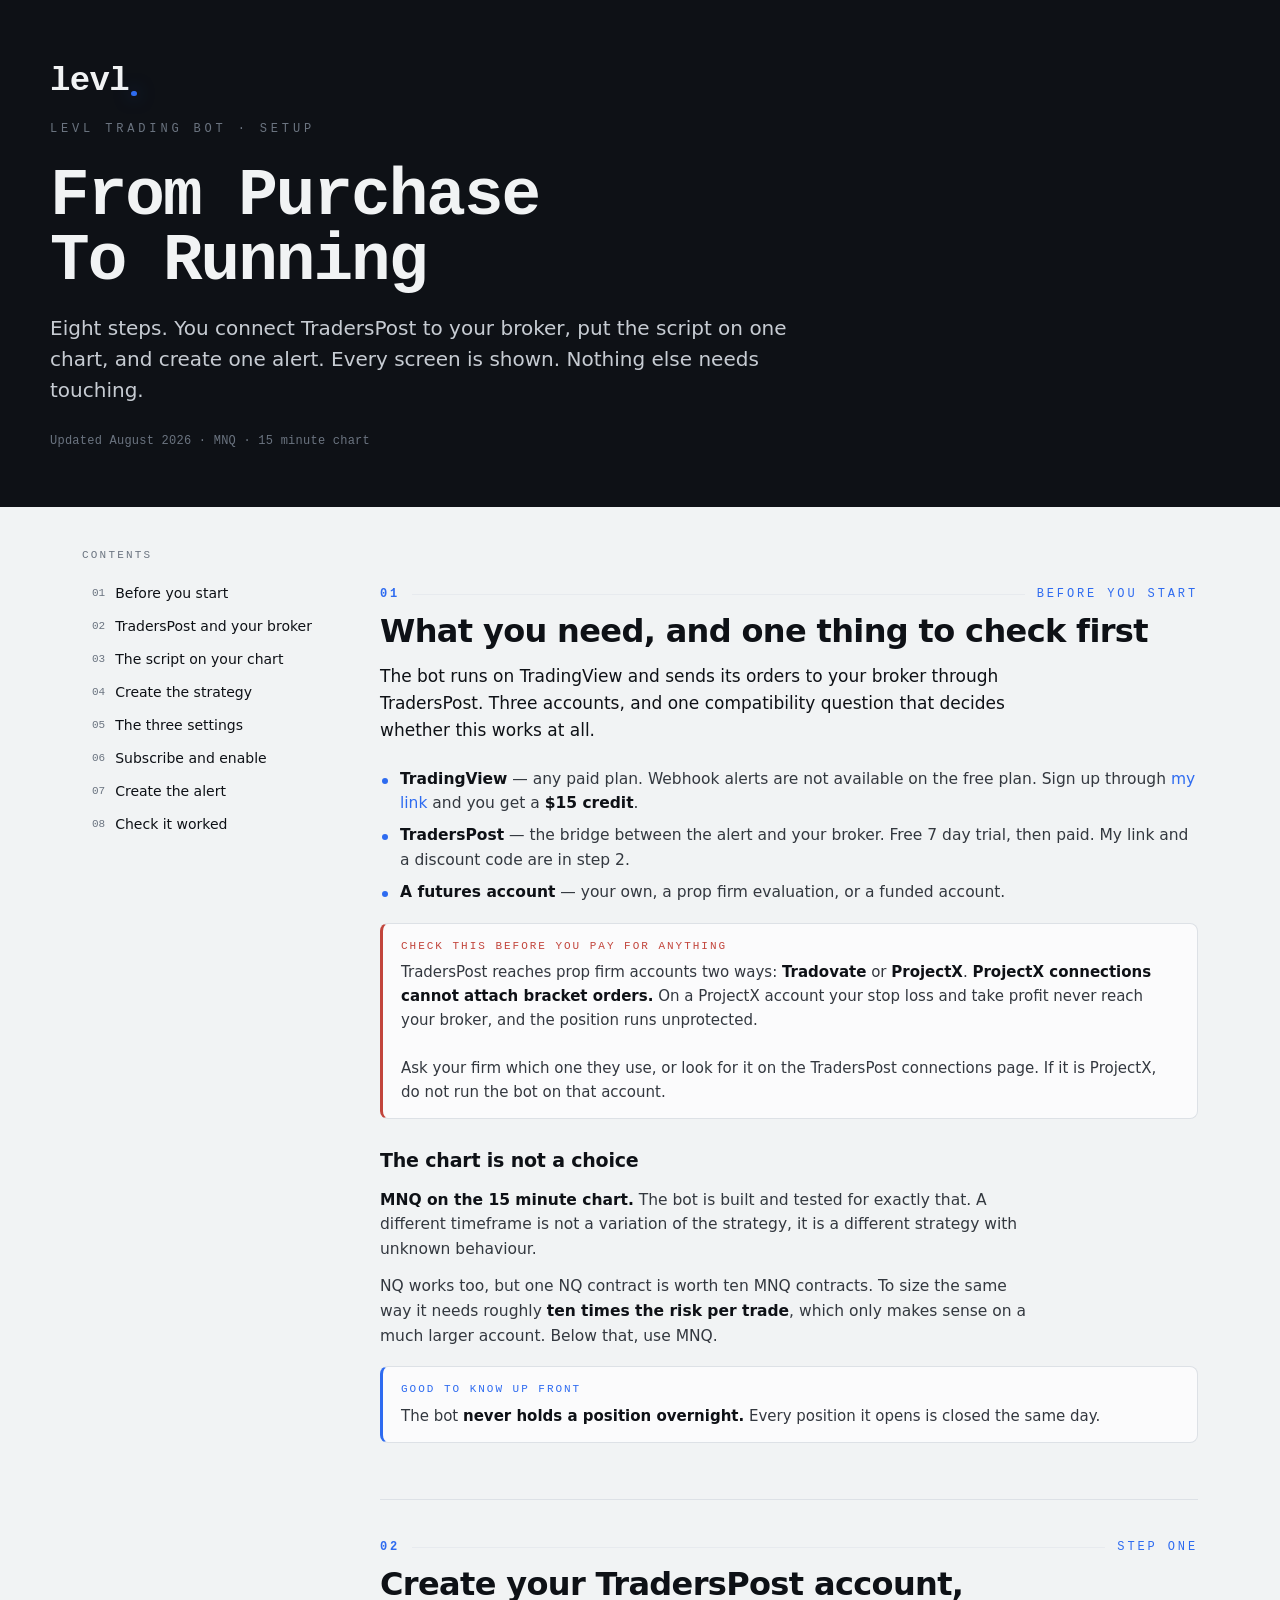
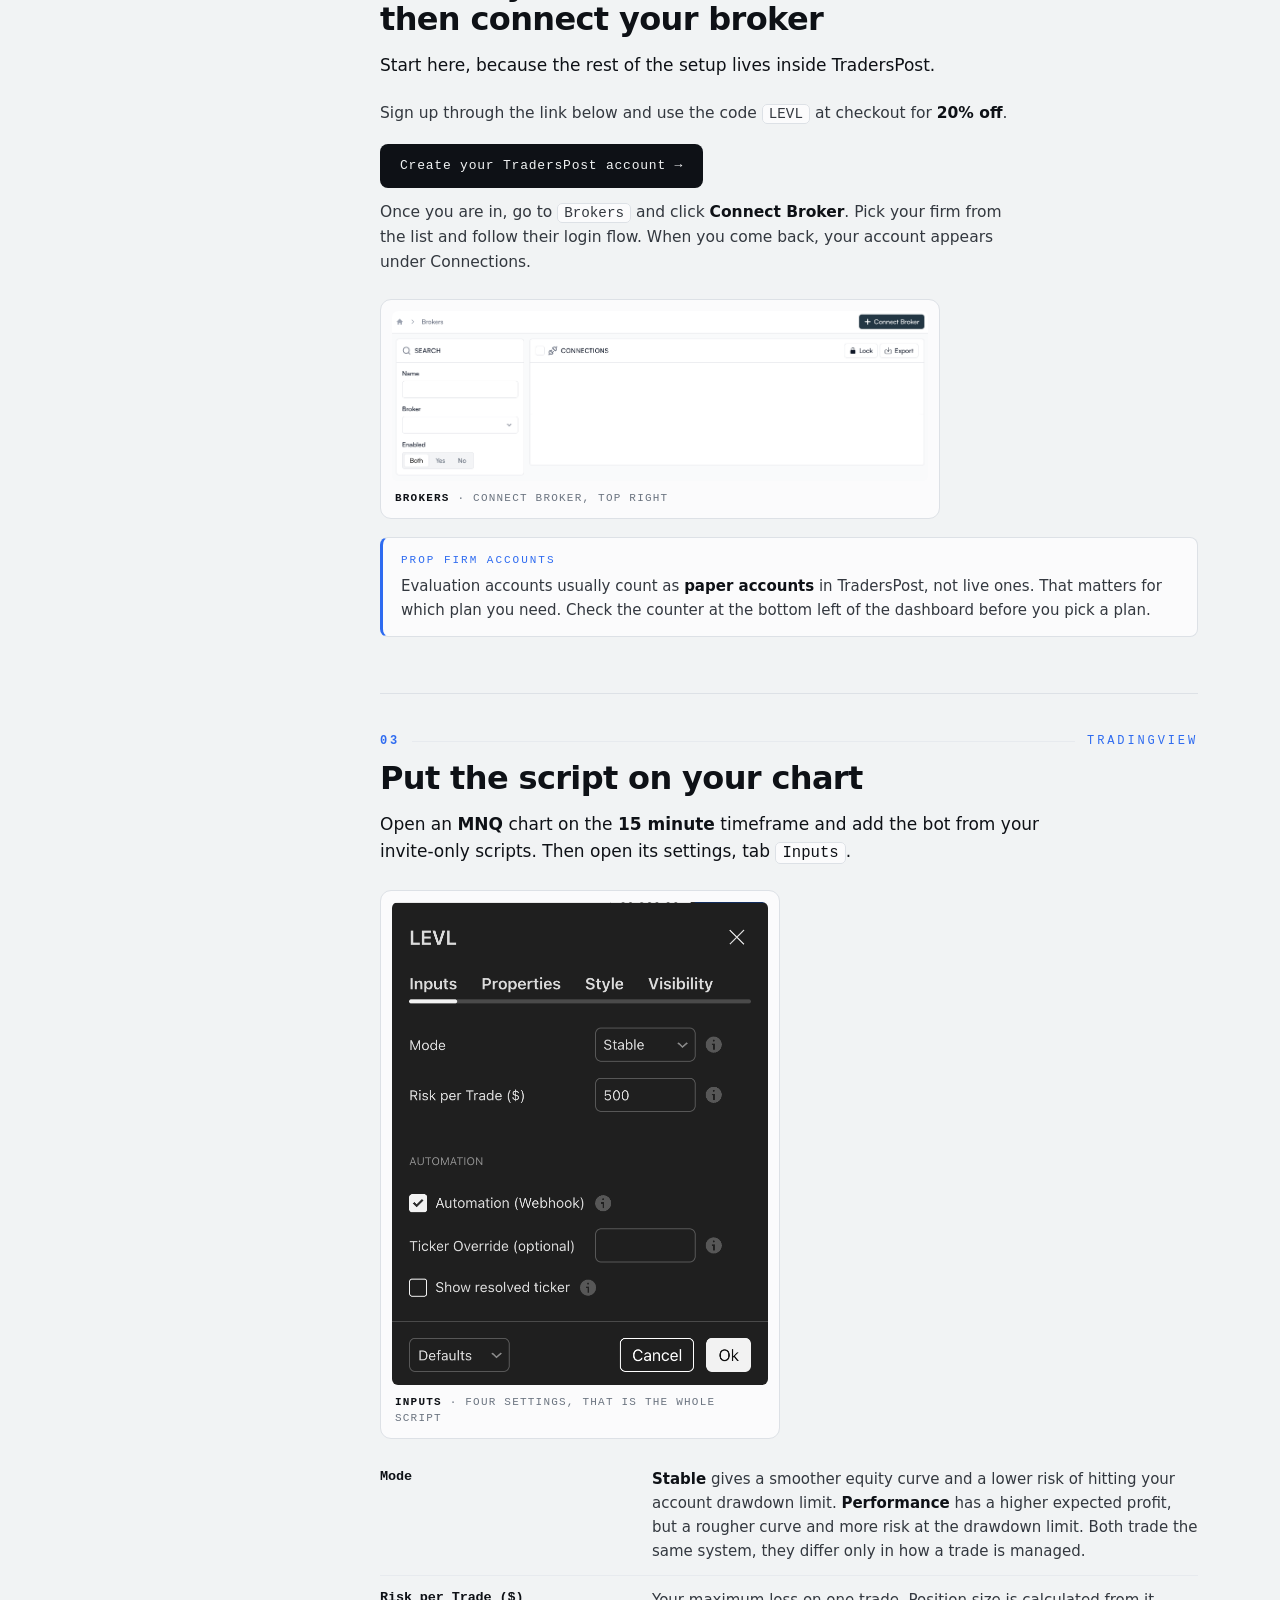
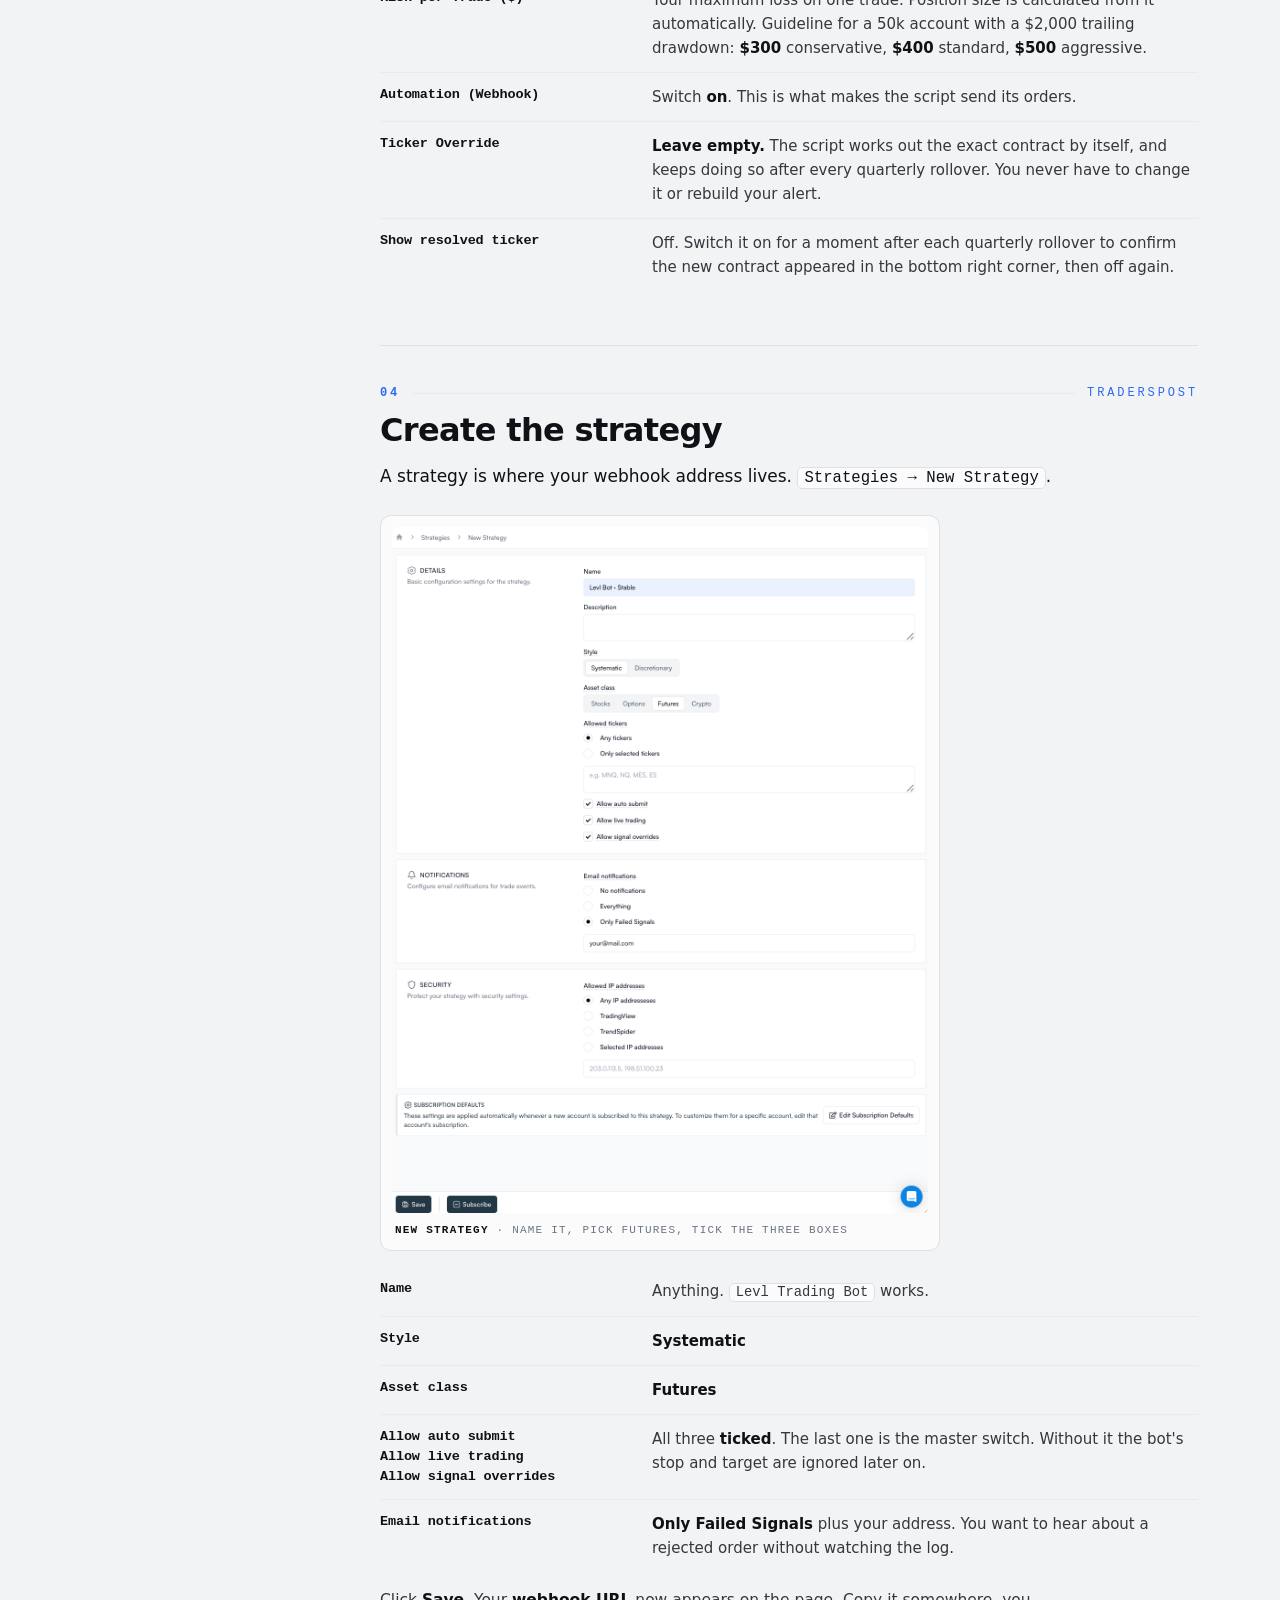
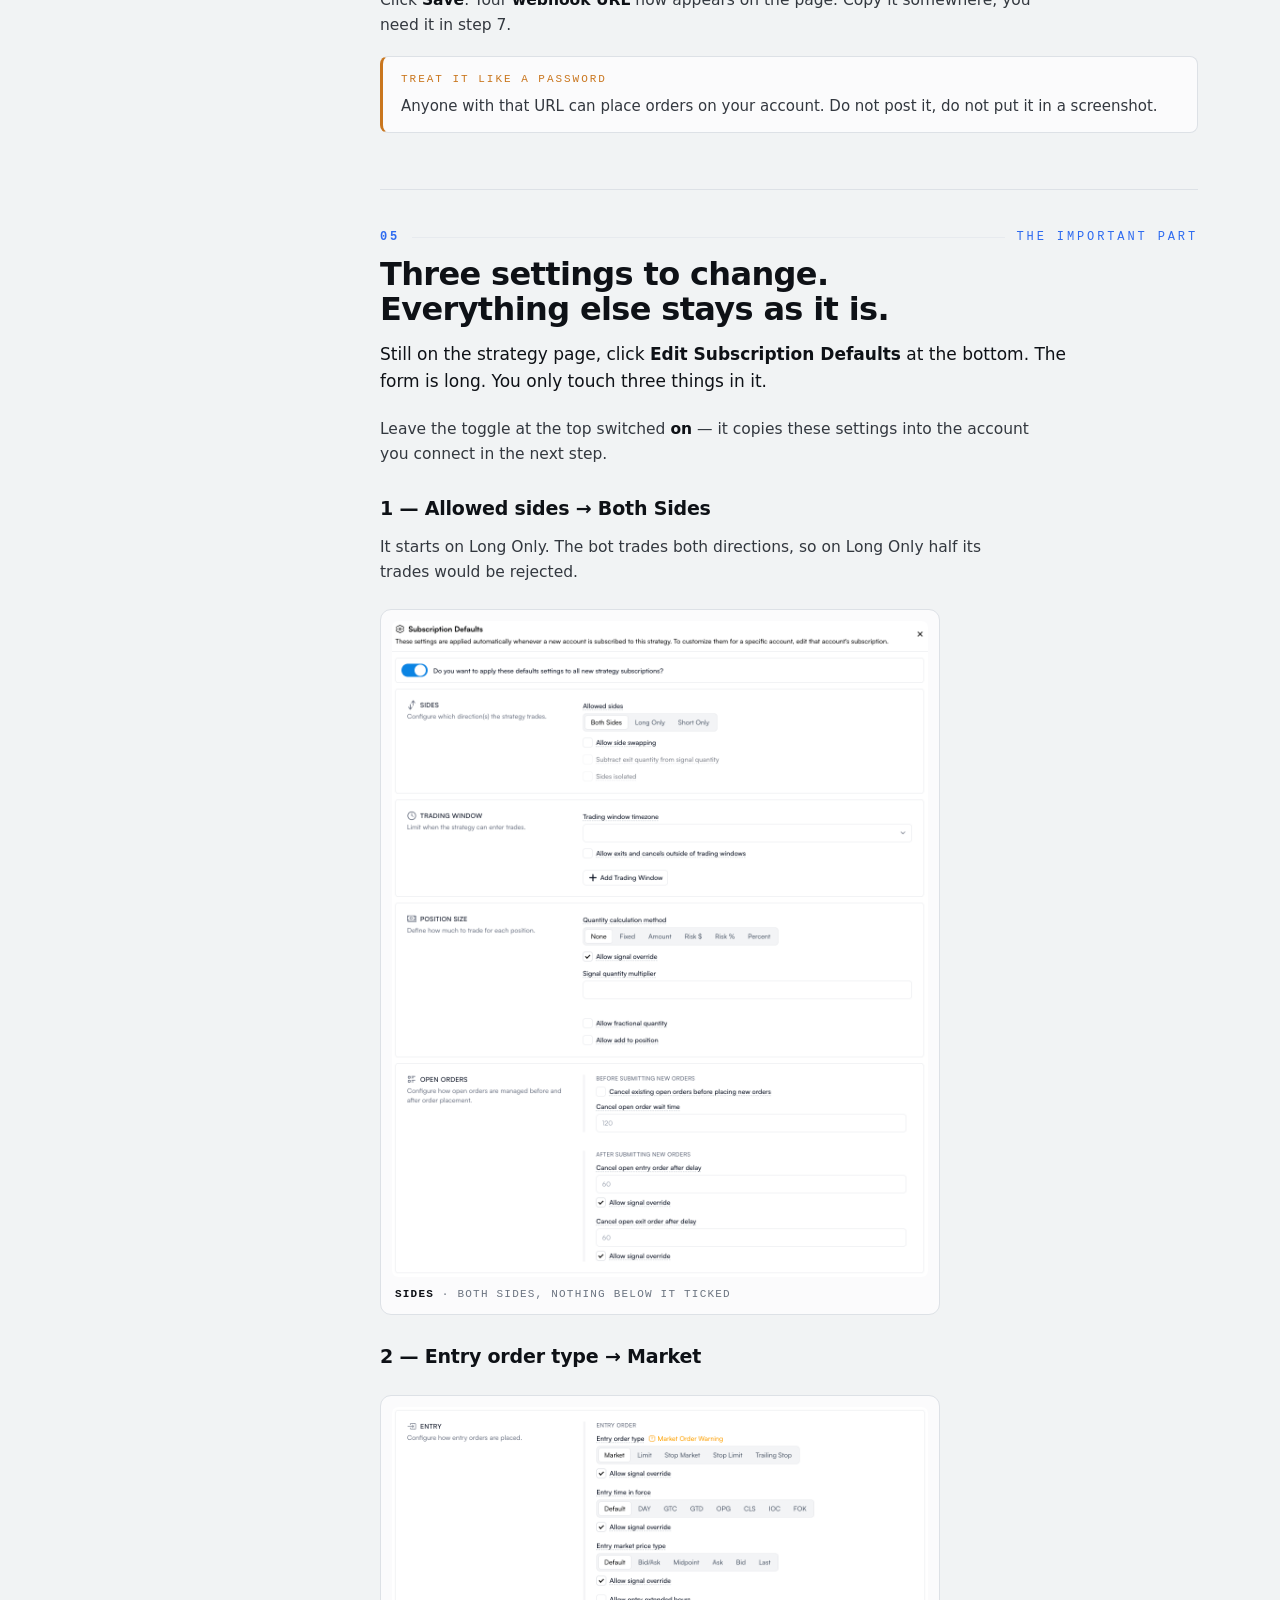
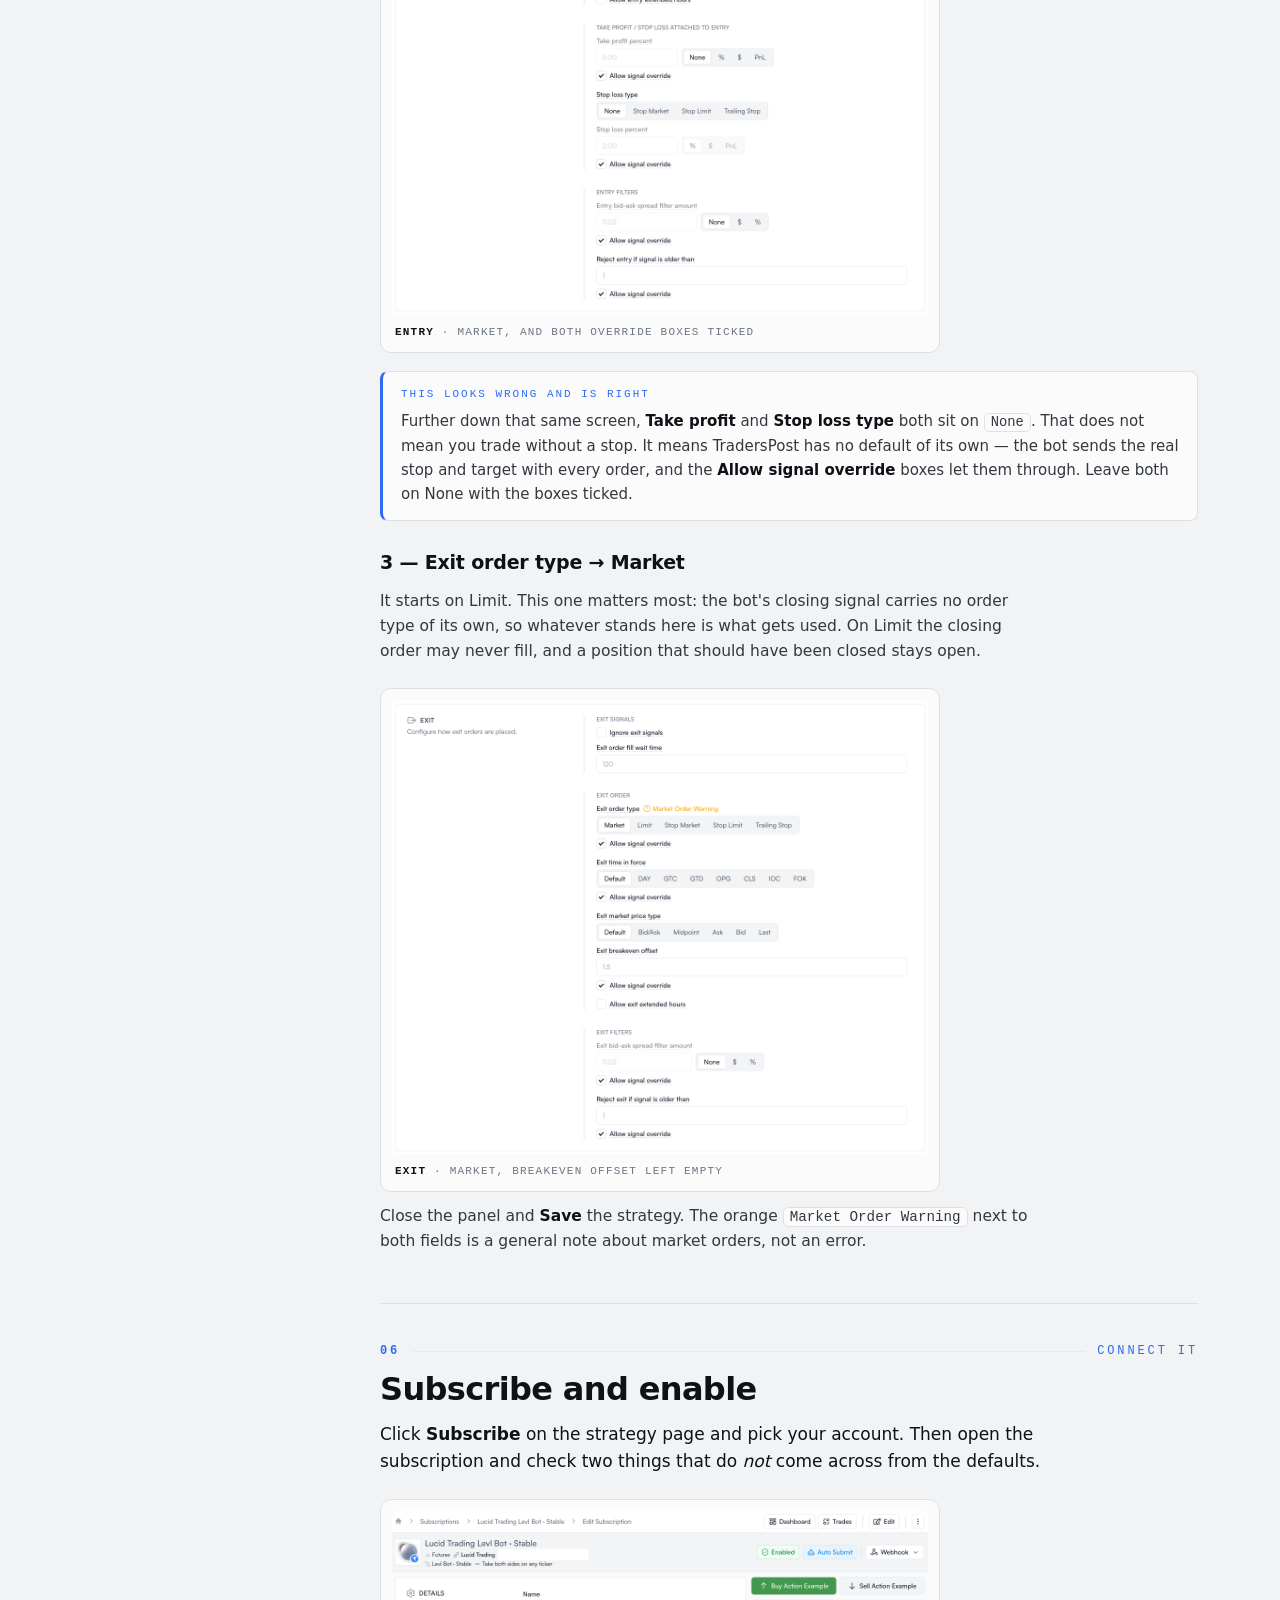
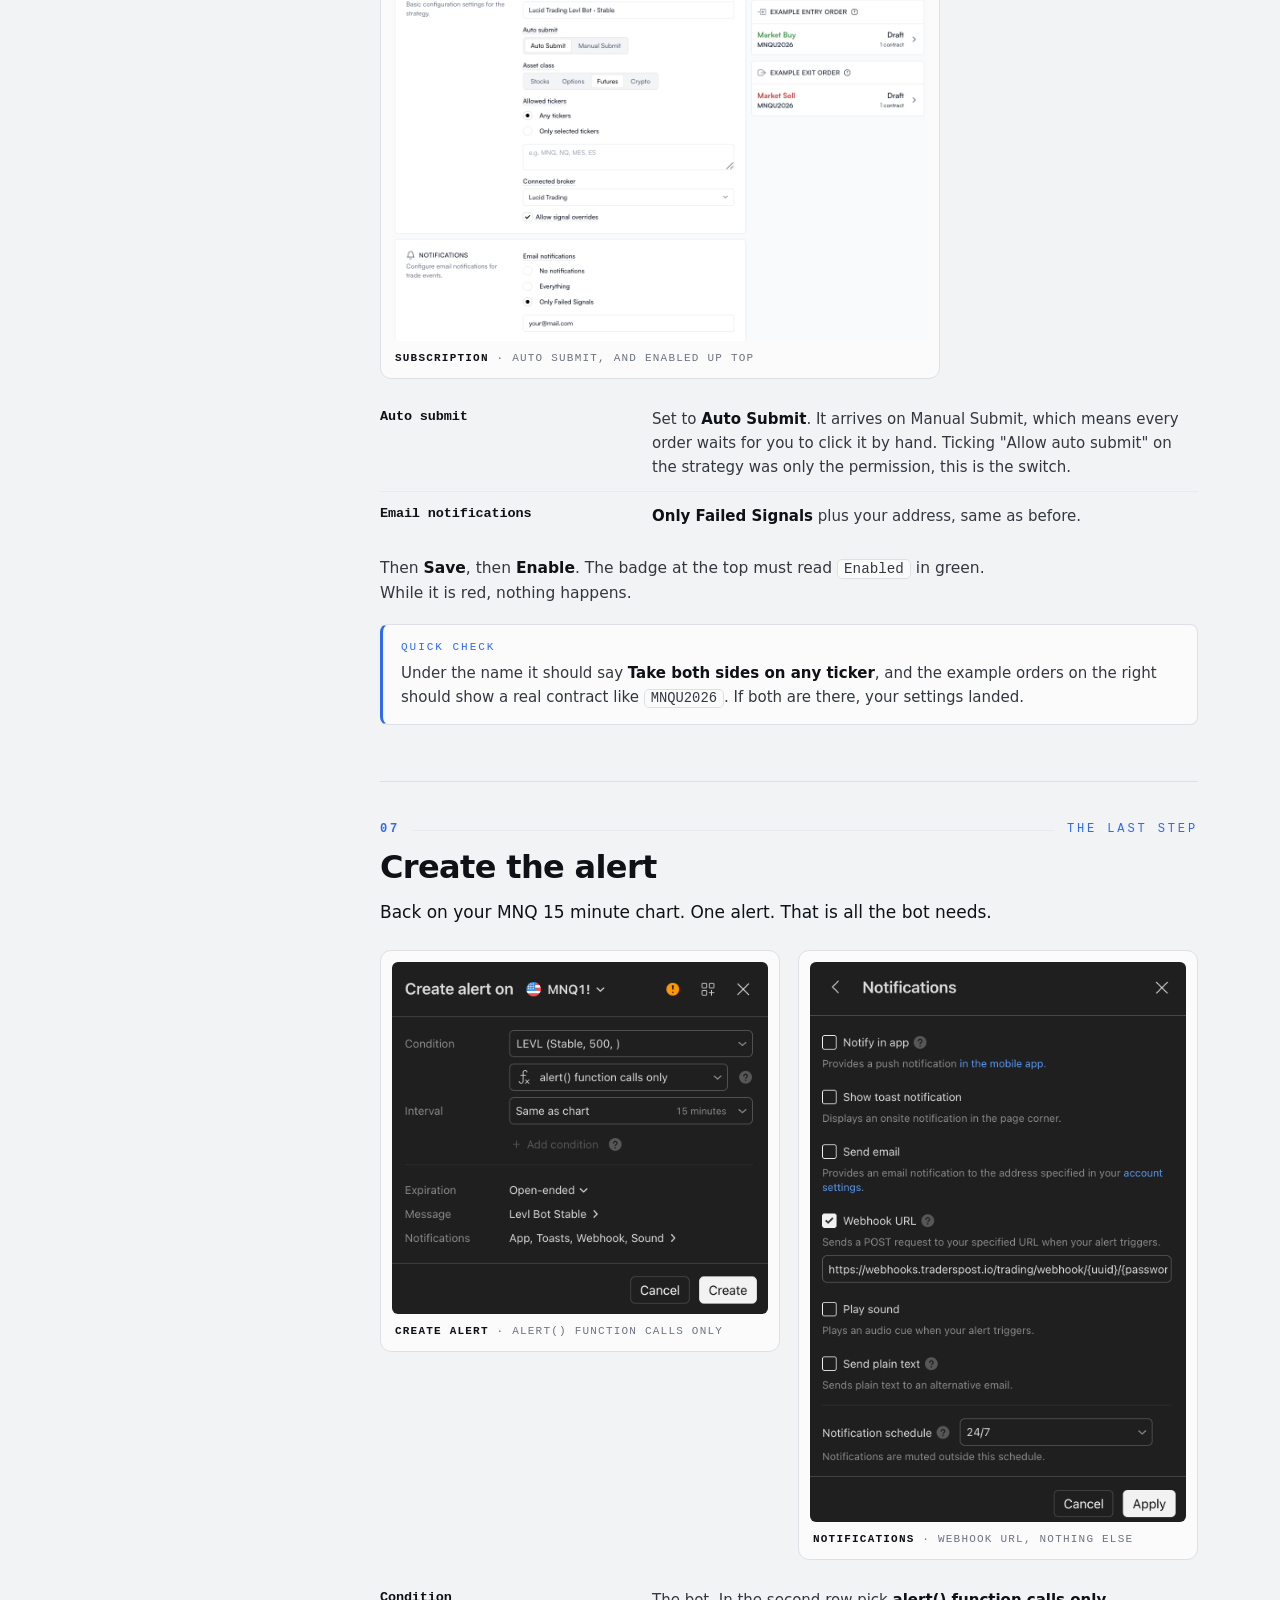
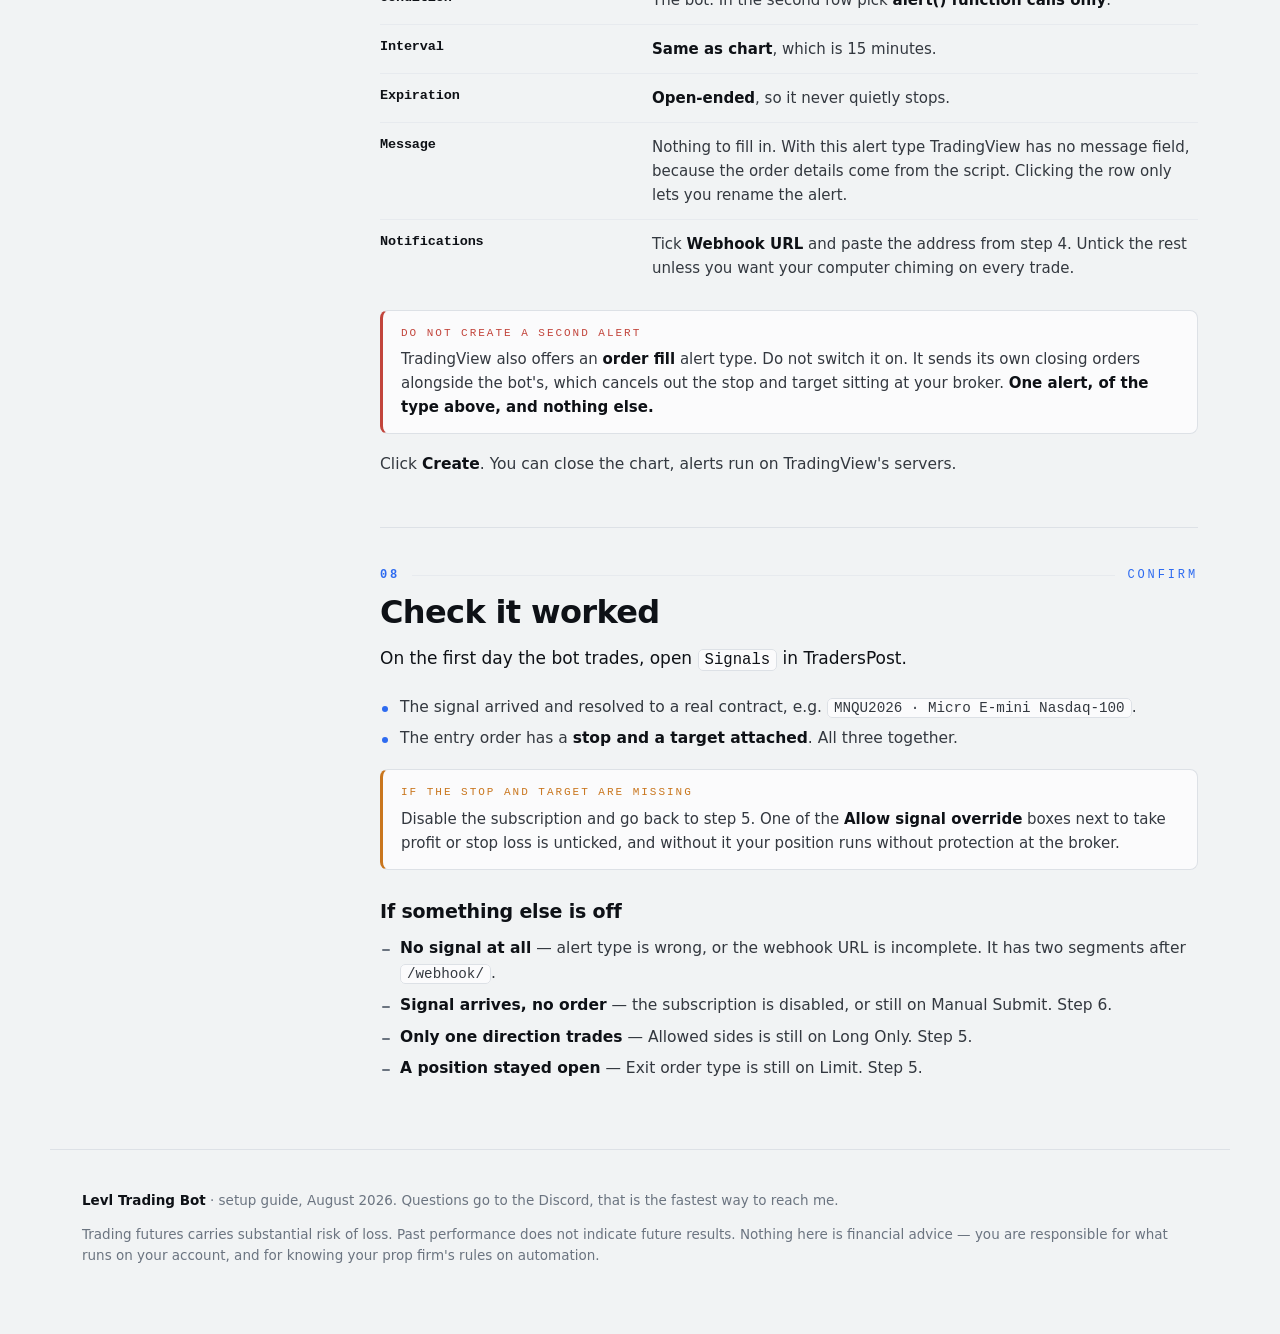
==== bot/index.html @ 2cd7e65e "The setup screenshots open full size on click Every screenshot in the bot guide is now clickable and" ====
<!doctype html>
<meta charset="utf-8">
<meta name="viewport" content="width=device-width, initial-scale=1">
<meta name="robots" content="noindex, nofollow">
<title>Levl Trading Bot — Setup</title>
<meta name="description" content="From purchase to running. Connect TradersPost, set up the script, create one alert. Eight steps, every screen shown.">
<link rel="canonical" href="https://levlhq.com/bot/">
<meta property="og:type" content="article">
<meta property="og:site_name" content="Levl">
<meta property="og:title" content="Levl Trading Bot — Setup">
<meta property="og:description" content="From purchase to running. Connect TradersPost, set up the script, create one alert. Eight steps, every screen shown.">
<meta property="og:url" content="https://levlhq.com/bot/">
<meta property="og:image" content="https://levlhq.com/bot-og.png">
<meta property="og:image:width" content="1200">
<meta property="og:image:height" content="630">
<meta property="og:image:alt" content="Levl Trading Bot — Setup. Eight steps from purchase to running.">
<meta name="twitter:card" content="summary_large_image">
<meta name="twitter:title" content="Levl Trading Bot — Setup">
<meta name="twitter:description" content="From purchase to running. Connect TradersPost, set up the script, create one alert. Eight steps, every screen shown.">
<meta name="twitter:image" content="https://levlhq.com/bot-og.png">
<style>
  :root{
    --ink:#0E1116;
    --paper:#F1F3F4;
    --white:#FBFBFC;
    --signal:#2E6BF0;
    --graphite:#6B7480;
    --line:#DDE1E6;
    --line-soft:#E7EAEE;
    --mono:ui-monospace,"SF Mono","JetBrains Mono",Menlo,Consolas,monospace;
    --sans:system-ui,-apple-system,"Segoe UI",Roboto,sans-serif;
    --maxw:1180px;
  }
  *{margin:0;padding:0;box-sizing:border-box}
  html{scroll-behavior:smooth}
  body{background:var(--paper);color:var(--ink);font-family:var(--sans);font-size:16px;line-height:1.6;
    -webkit-font-smoothing:antialiased;text-rendering:optimizeLegibility}
  a{color:var(--signal);text-decoration:none}
  a:hover{text-decoration:underline}

  .hero{background:var(--ink);color:var(--paper);padding:64px 32px 56px}
  .hero .in{max-width:var(--maxw);margin:0 auto}
  .brandmark{display:inline-flex;align-items:flex-end;font-family:var(--mono);font-weight:600;
    font-size:34px;letter-spacing:-0.02em;line-height:1;color:var(--paper)}
  .brandmark .p{width:.17em;height:.17em;border-radius:50%;background:var(--signal);margin-left:.06em;margin-bottom:.05em;
    box-shadow:0 0 .5em rgba(46,107,240,.55)}
  .hero h1{font-family:var(--mono);font-weight:600;letter-spacing:-0.03em;
    font-size:clamp(38px,6.4vw,66px);line-height:.98;margin:26px 0 6px;text-wrap:balance}
  .hero .ey{font-family:var(--mono);text-transform:uppercase;letter-spacing:.32em;
    font-size:12px;color:var(--graphite);margin-top:22px}
  .hero .lead{font-size:clamp(17px,2.2vw,20px);color:#C7CCD3;max-width:62ch;margin-top:18px;line-height:1.55}
  .hero .meta{font-family:var(--mono);font-size:12px;color:var(--graphite);margin-top:26px;letter-spacing:.02em}

  .shell{max-width:var(--maxw);margin:0 auto;padding:0 32px;
    display:grid;grid-template-columns:242px 1fr;gap:56px;align-items:start}
  nav.toc{position:sticky;top:24px;padding:40px 0;align-self:start}
  nav.toc .t{font-family:var(--mono);text-transform:uppercase;letter-spacing:.2em;font-size:11px;color:var(--graphite);margin-bottom:14px}
  nav.toc ol{list-style:none;counter-reset:s}
  nav.toc li{counter-increment:s;margin:2px 0}
  nav.toc a{display:flex;gap:10px;padding:6px 10px;border-radius:7px;color:var(--ink);font-size:14px;line-height:1.35}
  nav.toc a::before{content:counter(s,decimal-leading-zero);font-family:var(--mono);font-size:11px;color:var(--graphite);padding-top:2px}
  nav.toc a:hover{background:var(--white);text-decoration:none}
  main{padding:40px 0 20px;min-width:0}

  section{padding:38px 0;border-top:1px solid var(--line)}
  section:first-child{border-top:0}
  .sn{font-family:var(--mono);font-size:12px;letter-spacing:.24em;text-transform:uppercase;color:var(--signal);display:flex;align-items:center;gap:12px;margin-bottom:10px}
  .sn .num{font-weight:600}
  .sn .bar{height:1px;flex:1;background:var(--line-soft)}
  h2{font-family:var(--sans);font-weight:700;font-size:clamp(24px,3.4vw,32px);letter-spacing:-0.02em;line-height:1.1;text-wrap:balance}
  .intro{color:var(--ink);font-size:17px;margin:14px 0 22px;max-width:64ch}
  h3{font-family:var(--sans);font-weight:700;font-size:19px;letter-spacing:-0.01em;margin:26px 0 10px}

  .note{background:var(--white);border:1px solid var(--line);border-left:3px solid var(--signal);
    border-radius:8px;padding:14px 18px;margin:18px 0;font-size:15px;color:#33383F}
  .note .k{font-family:var(--mono);font-size:11px;text-transform:uppercase;letter-spacing:.18em;color:var(--signal);display:block;margin-bottom:5px}
  .note b{color:var(--ink)}
  .note.warn{border-left-color:#C9761E}
  .note.warn .k{color:#C9761E}
  .note.stop{border-left-color:#C2453C}
  .note.stop .k{color:#C2453C}

  ul.plain{list-style:none;margin:10px 0}
  ul.plain li{position:relative;padding-left:20px;margin:7px 0;color:#33383F;font-size:15.5px;line-height:1.6}
  ul.plain li::before{content:"";position:absolute;left:2px;top:11px;width:6px;height:6px;border-radius:50%;background:var(--signal)}
  ul.plain li b{color:var(--ink);font-weight:600}
  ul.plain.dash li::before{border-radius:1px;width:8px;height:2px;top:13px;background:var(--graphite)}

  p.para{color:#33383F;font-size:15.5px;margin:12px 0;max-width:66ch}
  p.para b{color:var(--ink)}
  .mono{font-family:var(--mono);font-size:.92em;background:var(--white);border:1px solid var(--line);border-radius:5px;padding:1px 6px}

  /* the do-this table */
  dl.set{margin:16px 0}
  dl.set > div{display:grid;grid-template-columns:250px 1fr;gap:22px;padding:12px 0;border-bottom:1px solid var(--line-soft)}
  dl.set > div:last-child{border-bottom:0}
  dt{font-family:var(--mono);font-size:13.5px;font-weight:600;color:var(--ink);line-height:1.5;letter-spacing:-0.01em}
  dd{color:#33383F;font-size:15px;line-height:1.6}
  dd b{color:var(--ink)}

  .shots{display:grid;grid-template-columns:repeat(auto-fit,minmax(290px,1fr));gap:18px;margin:24px 0 8px;align-items:start}
  .shots figure{background:var(--white);border:1px solid var(--line);border-radius:11px;padding:11px}
  .shots img{width:100%;display:block;border-radius:6px}
  .shots figcaption{font-family:var(--mono);font-size:11px;letter-spacing:.11em;text-transform:uppercase;
    color:var(--graphite);margin-top:10px;padding:0 3px;line-height:1.45}
  .shots figcaption b{color:var(--ink);font-weight:600}
  .shots.one{grid-template-columns:minmax(0,560px)}
  .shots.narrow{grid-template-columns:minmax(0,400px)}

  /* click a screenshot to see it full size */
  .shots img{cursor:zoom-in;transition:opacity .15s}
  .shots img:hover{opacity:.86}
  .shots img:focus-visible{outline:2px solid var(--signal);outline-offset:3px}
  .lb{position:fixed;inset:0;z-index:100;display:none;place-items:center;cursor:zoom-out;
    padding:clamp(14px,3vw,44px);background:rgba(14,17,22,.88)}
  .lb.on{display:grid}
  .lb figure{max-width:min(1500px,100%);display:flex;flex-direction:column;gap:14px;cursor:zoom-out}
  .lb img{max-width:100%;max-height:calc(100vh - 160px);object-fit:contain;display:block;
    border-radius:8px;background:var(--white);box-shadow:0 40px 90px -30px rgba(0,0,0,.85)}
  .lb figcaption{font-family:var(--mono);font-size:11.5px;letter-spacing:.11em;text-transform:uppercase;
    color:#8A93A0;text-align:center;line-height:1.45}
  .lb figcaption b{color:#F1F3F4;font-weight:600}
  .lb-x{position:absolute;top:14px;right:16px;width:40px;height:40px;border-radius:50%;cursor:pointer;
    border:1px solid rgba(255,255,255,.3);background:transparent;color:#F1F3F4;
    font-family:var(--mono);font-size:17px;line-height:1;display:grid;place-items:center}
  .lb-x:hover{background:rgba(255,255,255,.13)}
  .lb-hint{position:absolute;left:0;right:0;bottom:16px;text-align:center;pointer-events:none;
    font-family:var(--mono);font-size:11px;letter-spacing:.1em;color:#5F6976}
  @media(max-width:900px){.lb-hint{display:none}}
  @media print{.lb{display:none!important}}

  .cta{display:inline-block;background:var(--ink);color:var(--paper);font-family:var(--mono);font-size:13px;
    letter-spacing:.06em;padding:12px 20px;border-radius:8px;margin-top:6px}
  .cta:hover{text-decoration:none;background:#1A2029}

  footer{max-width:var(--maxw);margin:0 auto;padding:40px 32px 70px;border-top:1px solid var(--line);
    font-size:13.5px;color:var(--graphite)}
  footer b{color:var(--ink)}

  @media(max-width:900px){
    .shell{grid-template-columns:1fr;gap:0;padding:0 22px}
    nav.toc{position:static;padding:28px 0 0}
    .hero{padding:48px 22px 40px}
    dl.set > div{grid-template-columns:1fr;gap:4px}
    footer{padding:32px 22px 56px}
  }
</style>

<div class="hero">
  <div class="in">
    <span class="brandmark">levl<span class="p"></span></span>
    <div class="ey">Levl Trading Bot &middot; Setup</div>
    <h1>From Purchase<br>To Running</h1>
    <p class="lead">Eight steps. You connect TradersPost to your broker, put the script on one chart, and create one alert. Every screen is shown. Nothing else needs touching.</p>
    <p class="meta">Updated August 2026 &middot; MNQ &middot; 15 minute chart</p>
  </div>
</div>

<div class="shell">
<nav class="toc">
  <div class="t">Contents</div>
  <ol>
    <li><a href="#s1">Before you start</a></li>
    <li><a href="#s2">TradersPost and your broker</a></li>
    <li><a href="#s3">The script on your chart</a></li>
    <li><a href="#s4">Create the strategy</a></li>
    <li><a href="#s5">The three settings</a></li>
    <li><a href="#s6">Subscribe and enable</a></li>
    <li><a href="#s7">Create the alert</a></li>
    <li><a href="#s8">Check it worked</a></li>
  </ol>
</nav>

<main>

<!-- ============ 1 ============ -->
<section id="s1">
  <div class="sn"><span class="num">01</span><span class="bar"></span><span>Before you start</span></div>
  <h2>What you need, and one thing to check first</h2>
  <p class="intro">The bot runs on TradingView and sends its orders to your broker through TradersPost. Three accounts, and one compatibility question that decides whether this works at all.</p>

  <ul class="plain">
    <li><b>TradingView</b> — any paid plan. Webhook alerts are not available on the free plan. Sign up through <a href="https://www.tradingview.com/jules?aff_id=169281" rel="sponsored noopener" target="_blank">my link</a> and you get a <b>$15 credit</b>.</li>
    <li><b>TradersPost</b> — the bridge between the alert and your broker. Free 7 day trial, then paid. My link and a discount code are in step 2.</li>
    <li><b>A futures account</b> — your own, a prop firm evaluation, or a funded account.</li>
  </ul>

  <div class="note stop">
    <span class="k">Check this before you pay for anything</span>
    TradersPost reaches prop firm accounts two ways: <b>Tradovate</b> or <b>ProjectX</b>. <b>ProjectX connections cannot attach bracket orders.</b> On a ProjectX account your stop loss and take profit never reach your broker, and the position runs unprotected.<br><br>
    Ask your firm which one they use, or look for it on the TradersPost connections page. If it is ProjectX, do not run the bot on that account.
  </div>

  <h3>The chart is not a choice</h3>
  <p class="para"><b>MNQ on the 15 minute chart.</b> The bot is built and tested for exactly that. A different timeframe is not a variation of the strategy, it is a different strategy with unknown behaviour.</p>
  <p class="para">NQ works too, but one NQ contract is worth ten MNQ contracts. To size the same way it needs roughly <b>ten times the risk per trade</b>, which only makes sense on a much larger account. Below that, use MNQ.</p>

  <div class="note">
    <span class="k">Good to know up front</span>
    The bot <b>never holds a position overnight.</b> Every position it opens is closed the same day.
  </div>
</section>

<!-- ============ 2 ============ -->
<section id="s2">
  <div class="sn"><span class="num">02</span><span class="bar"></span><span>Step one</span></div>
  <h2>Create your TradersPost account, then connect your broker</h2>
  <p class="intro">Start here, because the rest of the setup lives inside TradersPost.</p>

  <p class="para">Sign up through the link below and use the code <span class="mono">LEVL</span> at checkout for <b>20% off</b>.</p>
  <p><a class="cta" href="https://traderspost.io/?via=juleslevlhq" rel="sponsored noopener" target="_blank">Create your TradersPost account &rarr;</a></p>

  <p class="para">Once you are in, go to <span class="mono">Brokers</span> and click <b>Connect Broker</b>. Pick your firm from the list and follow their login flow. When you come back, your account appears under Connections.</p>

  <div class="shots one">
    <figure>
      <img src="[data-uri]" alt="TradersPost Brokers page with the Connect Broker button">
      <figcaption><b>Brokers</b> &middot; connect broker, top right</figcaption>
    </figure>
  </div>

  <div class="note">
    <span class="k">Prop firm accounts</span>
    Evaluation accounts usually count as <b>paper accounts</b> in TradersPost, not live ones. That matters for which plan you need. Check the counter at the bottom left of the dashboard before you pick a plan.
  </div>
</section>

<!-- ============ 3 ============ -->
<section id="s3">
  <div class="sn"><span class="num">03</span><span class="bar"></span><span>TradingView</span></div>
  <h2>Put the script on your chart</h2>
  <p class="intro">Open an <b>MNQ</b> chart on the <b>15 minute</b> timeframe and add the bot from your invite-only scripts. Then open its settings, tab <span class="mono">Inputs</span>.</p>

  <div class="shots narrow">
    <figure>
      <img src="[data-uri]" alt="The bot settings panel with Mode, Risk per Trade and the Automation group">
      <figcaption><b>Inputs</b> &middot; four settings, that is the whole script</figcaption>
    </figure>
  </div>

  <dl class="set">
    <div>
      <dt>Mode</dt>
      <dd><b>Stable</b> gives a smoother equity curve and a lower risk of hitting your account drawdown limit. <b>Performance</b> has a higher expected profit, but a rougher curve and more risk at the drawdown limit. Both trade the same system, they differ only in how a trade is managed.</dd>
    </div>
    <div>
      <dt>Risk per Trade ($)</dt>
      <dd>Your maximum loss on one trade. Position size is calculated from it automatically. Guideline for a 50k account with a $2,000 trailing drawdown: <b>$300</b> conservative, <b>$400</b> standard, <b>$500</b> aggressive.</dd>
    </div>
    <div>
      <dt>Automation (Webhook)</dt>
      <dd>Switch <b>on</b>. This is what makes the script send its orders.</dd>
    </div>
    <div>
      <dt>Ticker Override</dt>
      <dd><b>Leave empty.</b> The script works out the exact contract by itself, and keeps doing so after every quarterly rollover. You never have to change it or rebuild your alert.</dd>
    </div>
    <div>
      <dt>Show resolved ticker</dt>
      <dd>Off. Switch it on for a moment after each quarterly rollover to confirm the new contract appeared in the bottom right corner, then off again.</dd>
    </div>
  </dl>
</section>

<!-- ============ 4 ============ -->
<section id="s4">
  <div class="sn"><span class="num">04</span><span class="bar"></span><span>TradersPost</span></div>
  <h2>Create the strategy</h2>
  <p class="intro">A strategy is where your webhook address lives. <span class="mono">Strategies &rarr; New Strategy</span>.</p>

  <div class="shots one">
    <figure>
      <img src="[data-uri]" alt="TradersPost New Strategy page with the details, notifications and security sections">
      <figcaption><b>New Strategy</b> &middot; name it, pick Futures, tick the three boxes</figcaption>
    </figure>
  </div>

  <dl class="set">
    <div><dt>Name</dt><dd>Anything. <span class="mono">Levl Trading Bot</span> works.</dd></div>
    <div><dt>Style</dt><dd><b>Systematic</b></dd></div>
    <div><dt>Asset class</dt><dd><b>Futures</b></dd></div>
    <div><dt>Allow auto submit<br>Allow live trading<br>Allow signal overrides</dt><dd>All three <b>ticked</b>. The last one is the master switch. Without it the bot's stop and target are ignored later on.</dd></div>
    <div><dt>Email notifications</dt><dd><b>Only Failed Signals</b> plus your address. You want to hear about a rejected order without watching the log.</dd></div>
  </dl>

  <p class="para">Click <b>Save</b>. Your <b>webhook URL</b> now appears on the page. Copy it somewhere, you need it in step 7.</p>

  <div class="note warn">
    <span class="k">Treat it like a password</span>
    Anyone with that URL can place orders on your account. Do not post it, do not put it in a screenshot.
  </div>
</section>

<!-- ============ 5 ============ -->
<section id="s5">
  <div class="sn"><span class="num">05</span><span class="bar"></span><span>The important part</span></div>
  <h2>Three settings to change. Everything else stays as it is.</h2>
  <p class="intro">Still on the strategy page, click <b>Edit Subscription Defaults</b> at the bottom. The form is long. You only touch three things in it.</p>

  <p class="para">Leave the toggle at the top switched <b>on</b> — it copies these settings into the account you connect in the next step.</p>

  <h3>1 — Allowed sides &rarr; Both Sides</h3>
  <p class="para">It starts on Long Only. The bot trades both directions, so on Long Only half its trades would be rejected.</p>
  <div class="shots one">
    <figure>
      <img src="[data-uri]" alt="Subscription defaults with Allowed sides set to Both Sides">
      <figcaption><b>Sides</b> &middot; both sides, nothing below it ticked</figcaption>
    </figure>
  </div>

  <h3>2 — Entry order type &rarr; Market</h3>
  <div class="shots one">
    <figure>
      <img src="[data-uri]" alt="Entry section with order type Market and take profit and stop loss set to None with signal override ticked">
      <figcaption><b>Entry</b> &middot; market, and both override boxes ticked</figcaption>
    </figure>
  </div>

  <div class="note">
    <span class="k">This looks wrong and is right</span>
    Further down that same screen, <b>Take profit</b> and <b>Stop loss type</b> both sit on <span class="mono">None</span>. That does not mean you trade without a stop. It means TradersPost has no default of its own — the bot sends the real stop and target with every order, and the <b>Allow signal override</b> boxes let them through. Leave both on None with the boxes ticked.
  </div>

  <h3>3 — Exit order type &rarr; Market</h3>
  <p class="para">It starts on Limit. This one matters most: the bot's closing signal carries no order type of its own, so whatever stands here is what gets used. On Limit the closing order may never fill, and a position that should have been closed stays open.</p>
  <div class="shots one">
    <figure>
      <img src="[data-uri]" alt="Exit section with exit order type set to Market">
      <figcaption><b>Exit</b> &middot; market, breakeven offset left empty</figcaption>
    </figure>
  </div>

  <p class="para">Close the panel and <b>Save</b> the strategy. The orange <span class="mono">Market Order Warning</span> next to both fields is a general note about market orders, not an error.</p>
</section>

<!-- ============ 6 ============ -->
<section id="s6">
  <div class="sn"><span class="num">06</span><span class="bar"></span><span>Connect it</span></div>
  <h2>Subscribe and enable</h2>
  <p class="intro">Click <b>Subscribe</b> on the strategy page and pick your account. Then open the subscription and check two things that do <em>not</em> come across from the defaults.</p>

  <div class="shots one">
    <figure>
      <img src="[data-uri]" alt="Subscription page showing Enabled, Auto Submit and the auto submit toggle">
      <figcaption><b>Subscription</b> &middot; auto submit, and enabled up top</figcaption>
    </figure>
  </div>

  <dl class="set">
    <div>
      <dt>Auto submit</dt>
      <dd>Set to <b>Auto Submit</b>. It arrives on Manual Submit, which means every order waits for you to click it by hand. Ticking "Allow auto submit" on the strategy was only the permission, this is the switch.</dd>
    </div>
    <div>
      <dt>Email notifications</dt>
      <dd><b>Only Failed Signals</b> plus your address, same as before.</dd>
    </div>
  </dl>

  <p class="para">Then <b>Save</b>, then <b>Enable</b>. The badge at the top must read <span class="mono">Enabled</span> in green. While it is red, nothing happens.</p>

  <div class="note">
    <span class="k">Quick check</span>
    Under the name it should say <b>Take both sides on any ticker</b>, and the example orders on the right should show a real contract like <span class="mono">MNQU2026</span>. If both are there, your settings landed.
  </div>
</section>

<!-- ============ 7 ============ -->
<section id="s7">
  <div class="sn"><span class="num">07</span><span class="bar"></span><span>The last step</span></div>
  <h2>Create the alert</h2>
  <p class="intro">Back on your MNQ 15 minute chart. One alert. That is all the bot needs.</p>

  <div class="shots">
    <figure>
      <img src="[data-uri]" alt="TradingView create alert dialog set to alert function calls only">
      <figcaption><b>Create alert</b> &middot; alert() function calls only</figcaption>
    </figure>
    <figure>
      <img src="[data-uri]" alt="TradingView alert notifications panel with only the webhook URL enabled">
      <figcaption><b>Notifications</b> &middot; webhook URL, nothing else</figcaption>
    </figure>
  </div>

  <dl class="set">
    <div><dt>Condition</dt><dd>The bot. In the second row pick <b>alert() function calls only</b>.</dd></div>
    <div><dt>Interval</dt><dd><b>Same as chart</b>, which is 15 minutes.</dd></div>
    <div><dt>Expiration</dt><dd><b>Open-ended</b>, so it never quietly stops.</dd></div>
    <div><dt>Message</dt><dd>Nothing to fill in. With this alert type TradingVi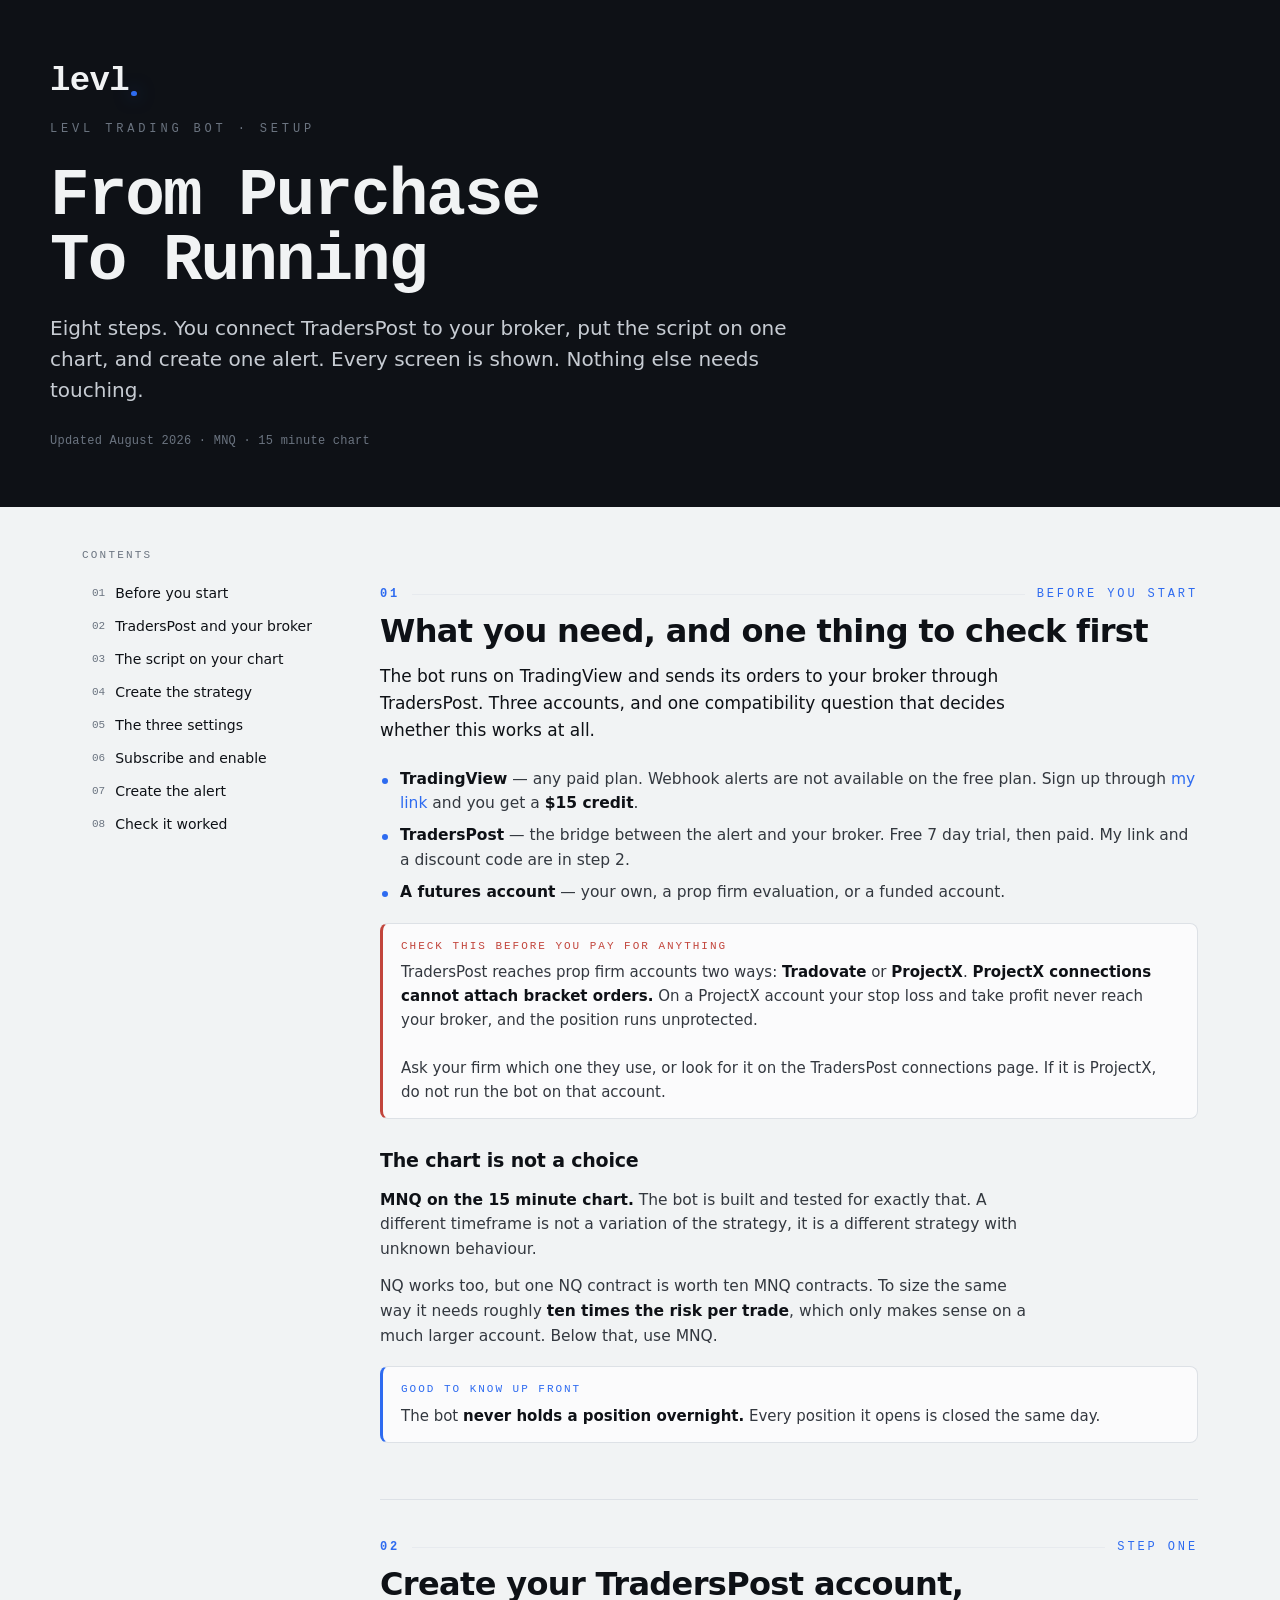
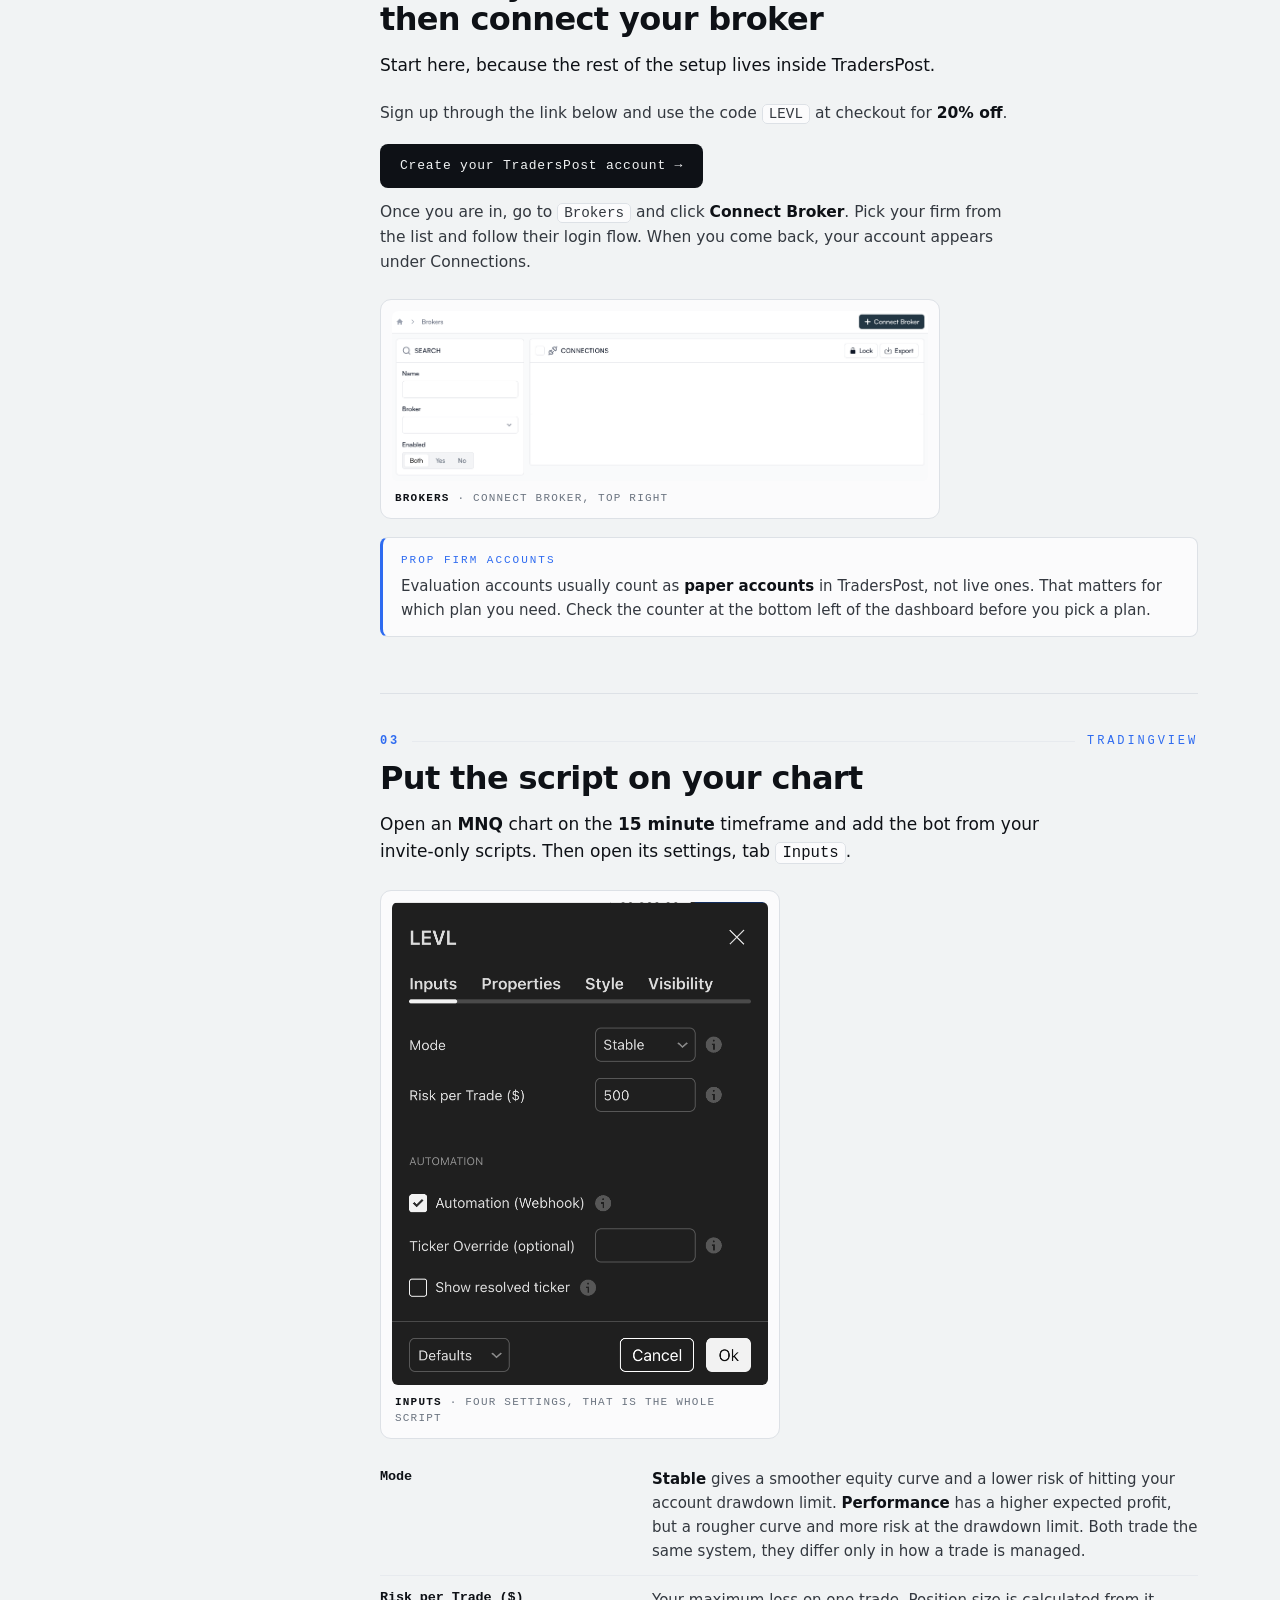
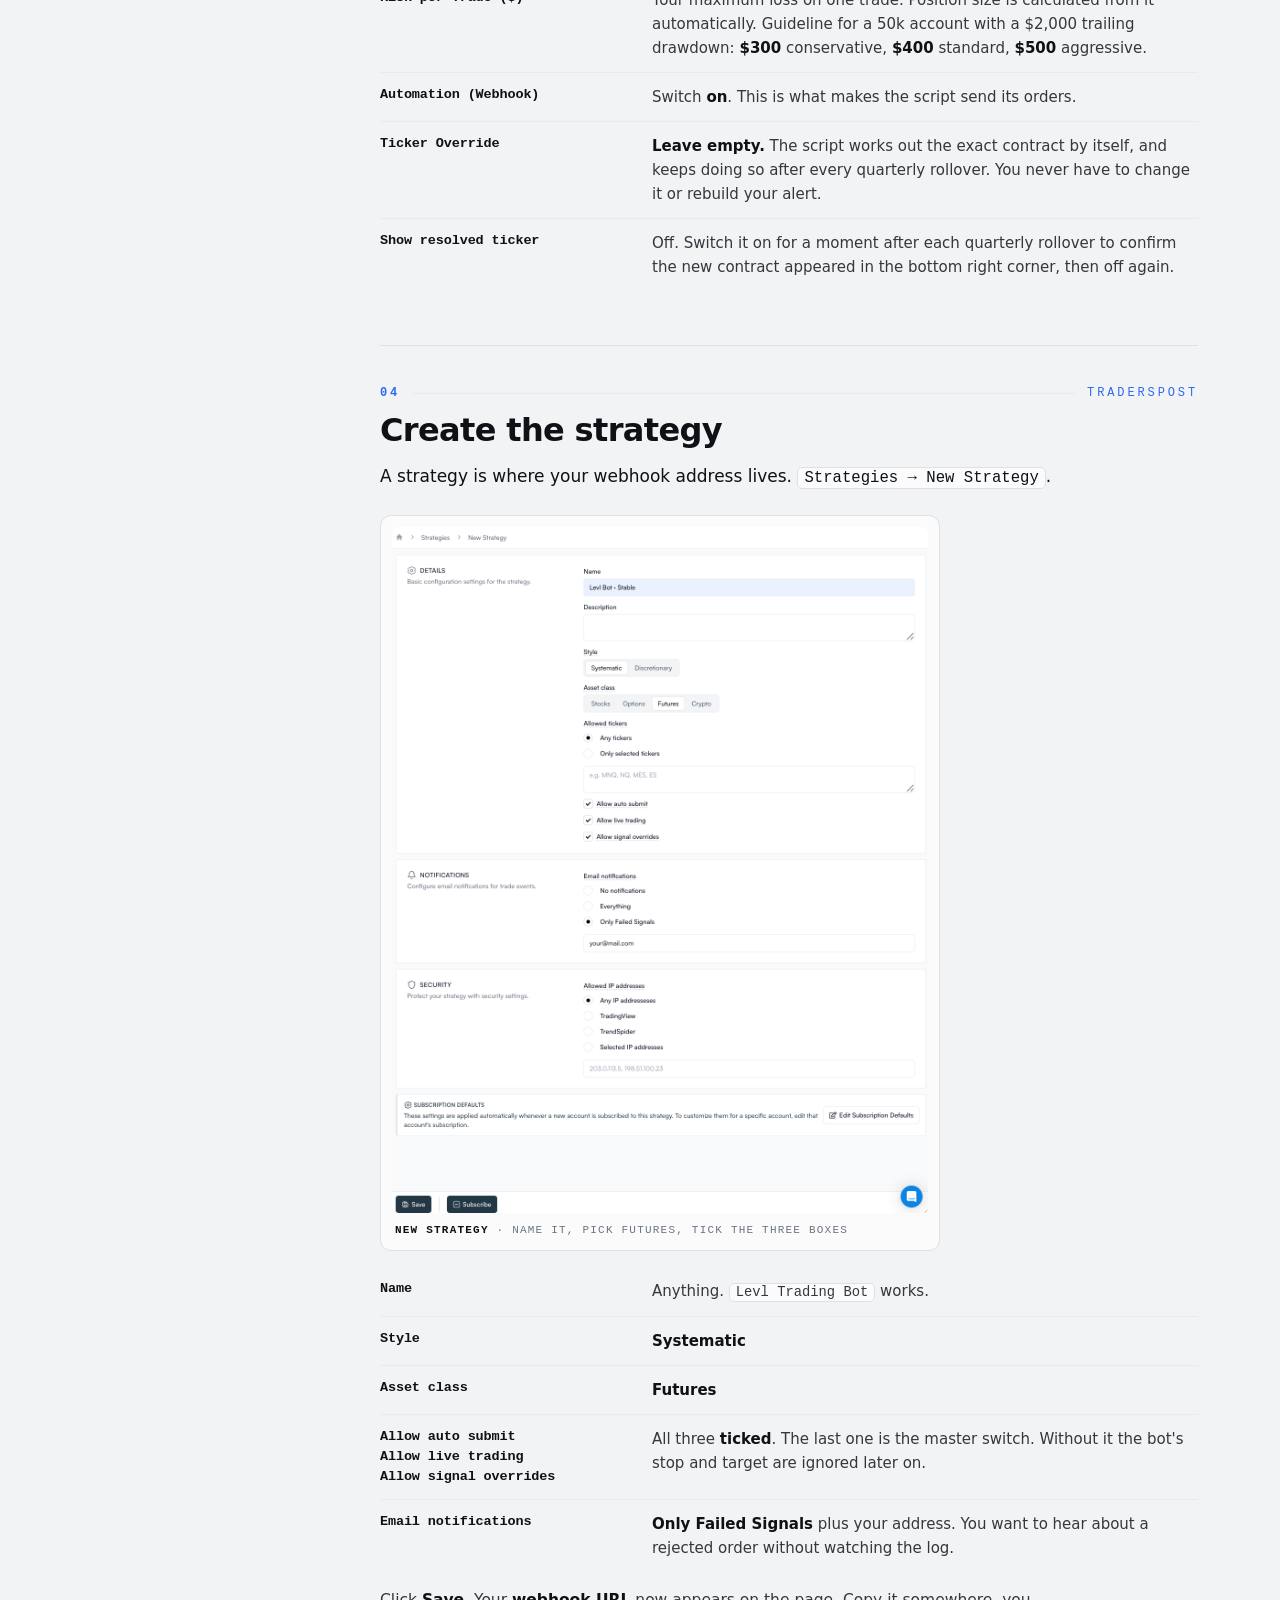
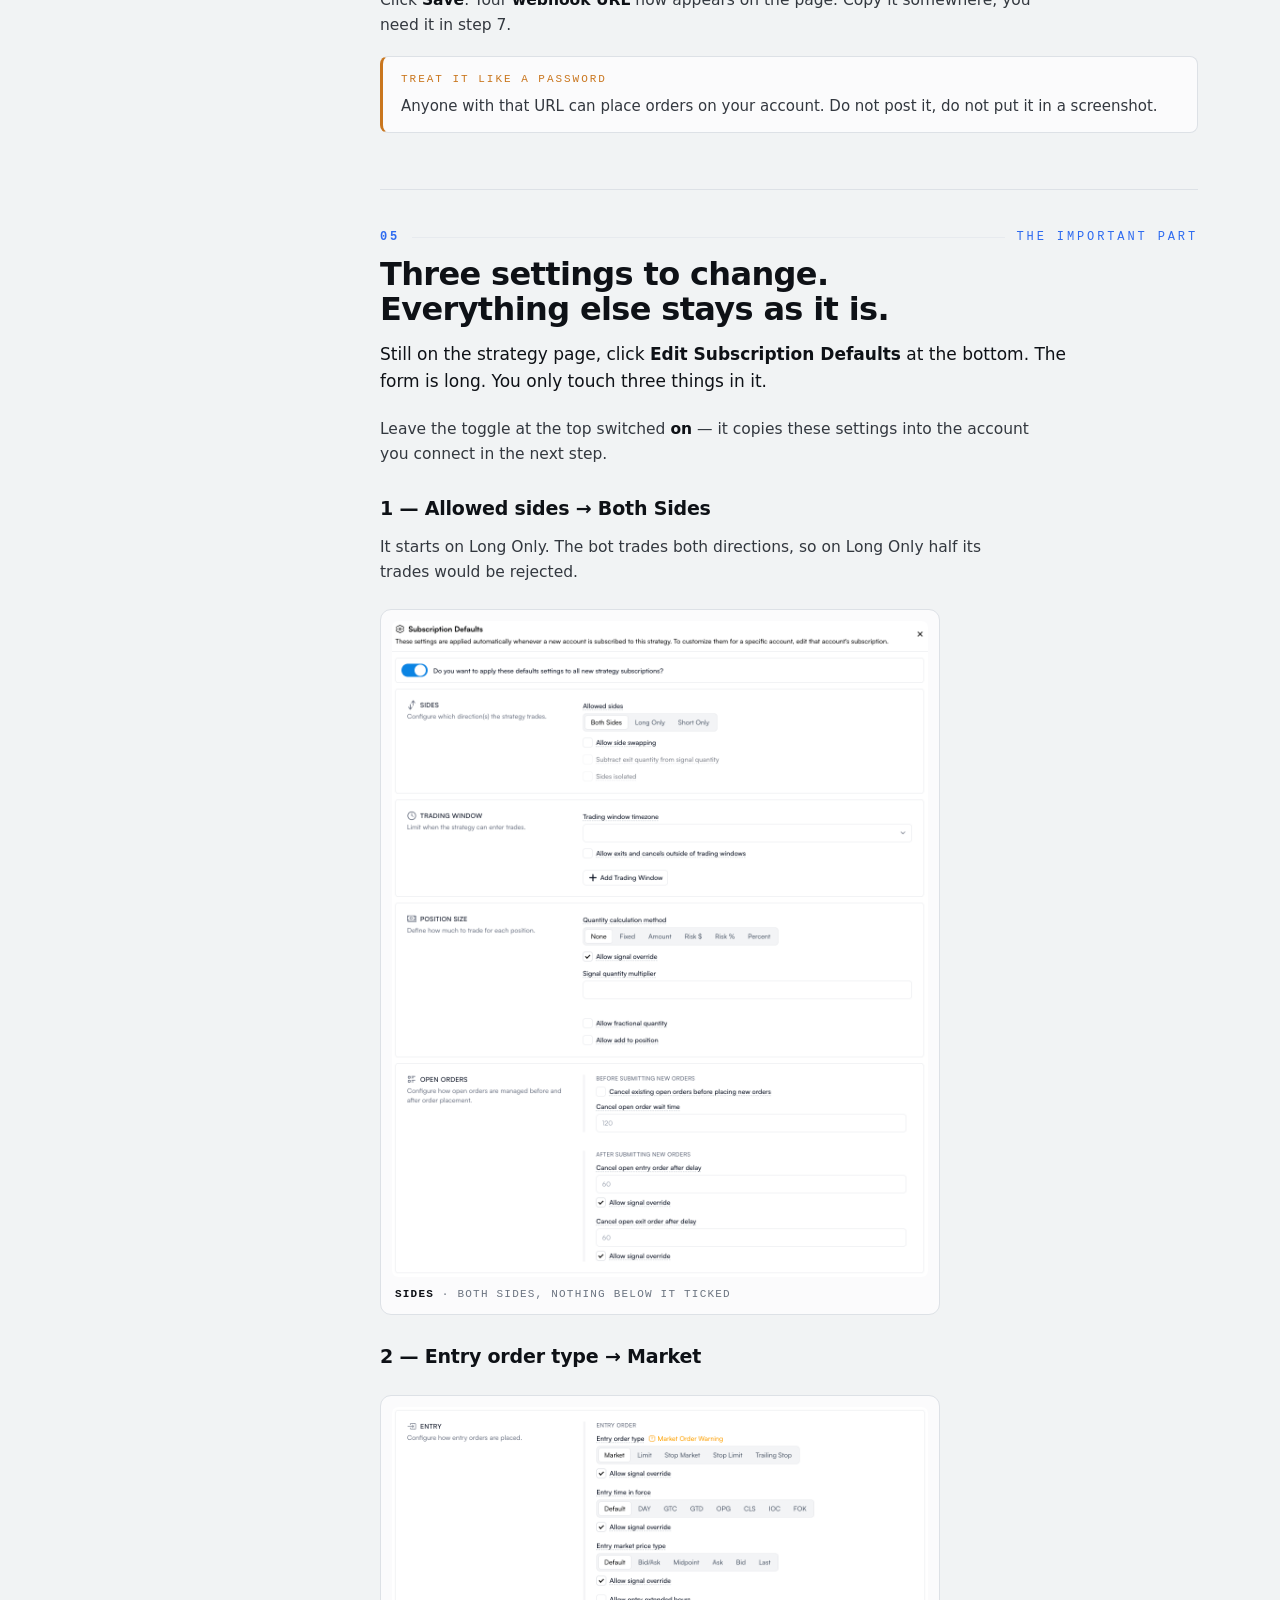
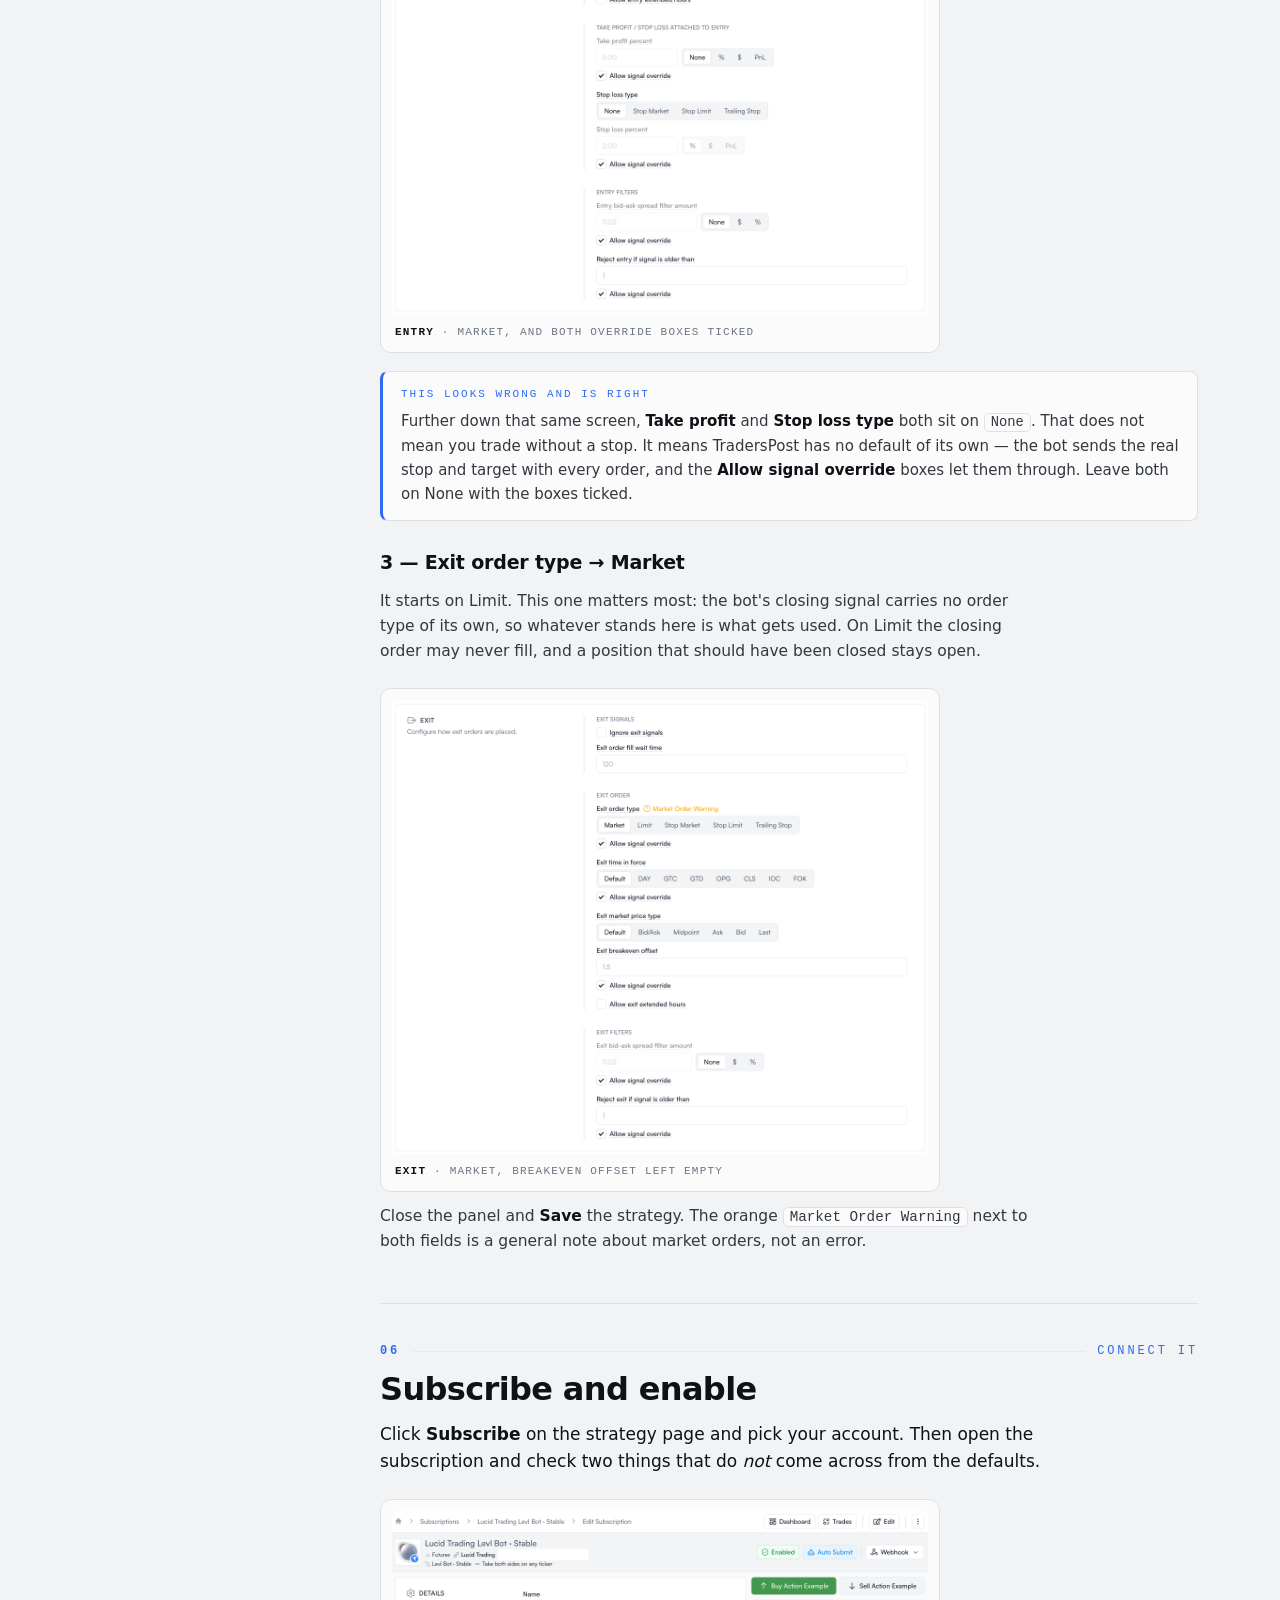
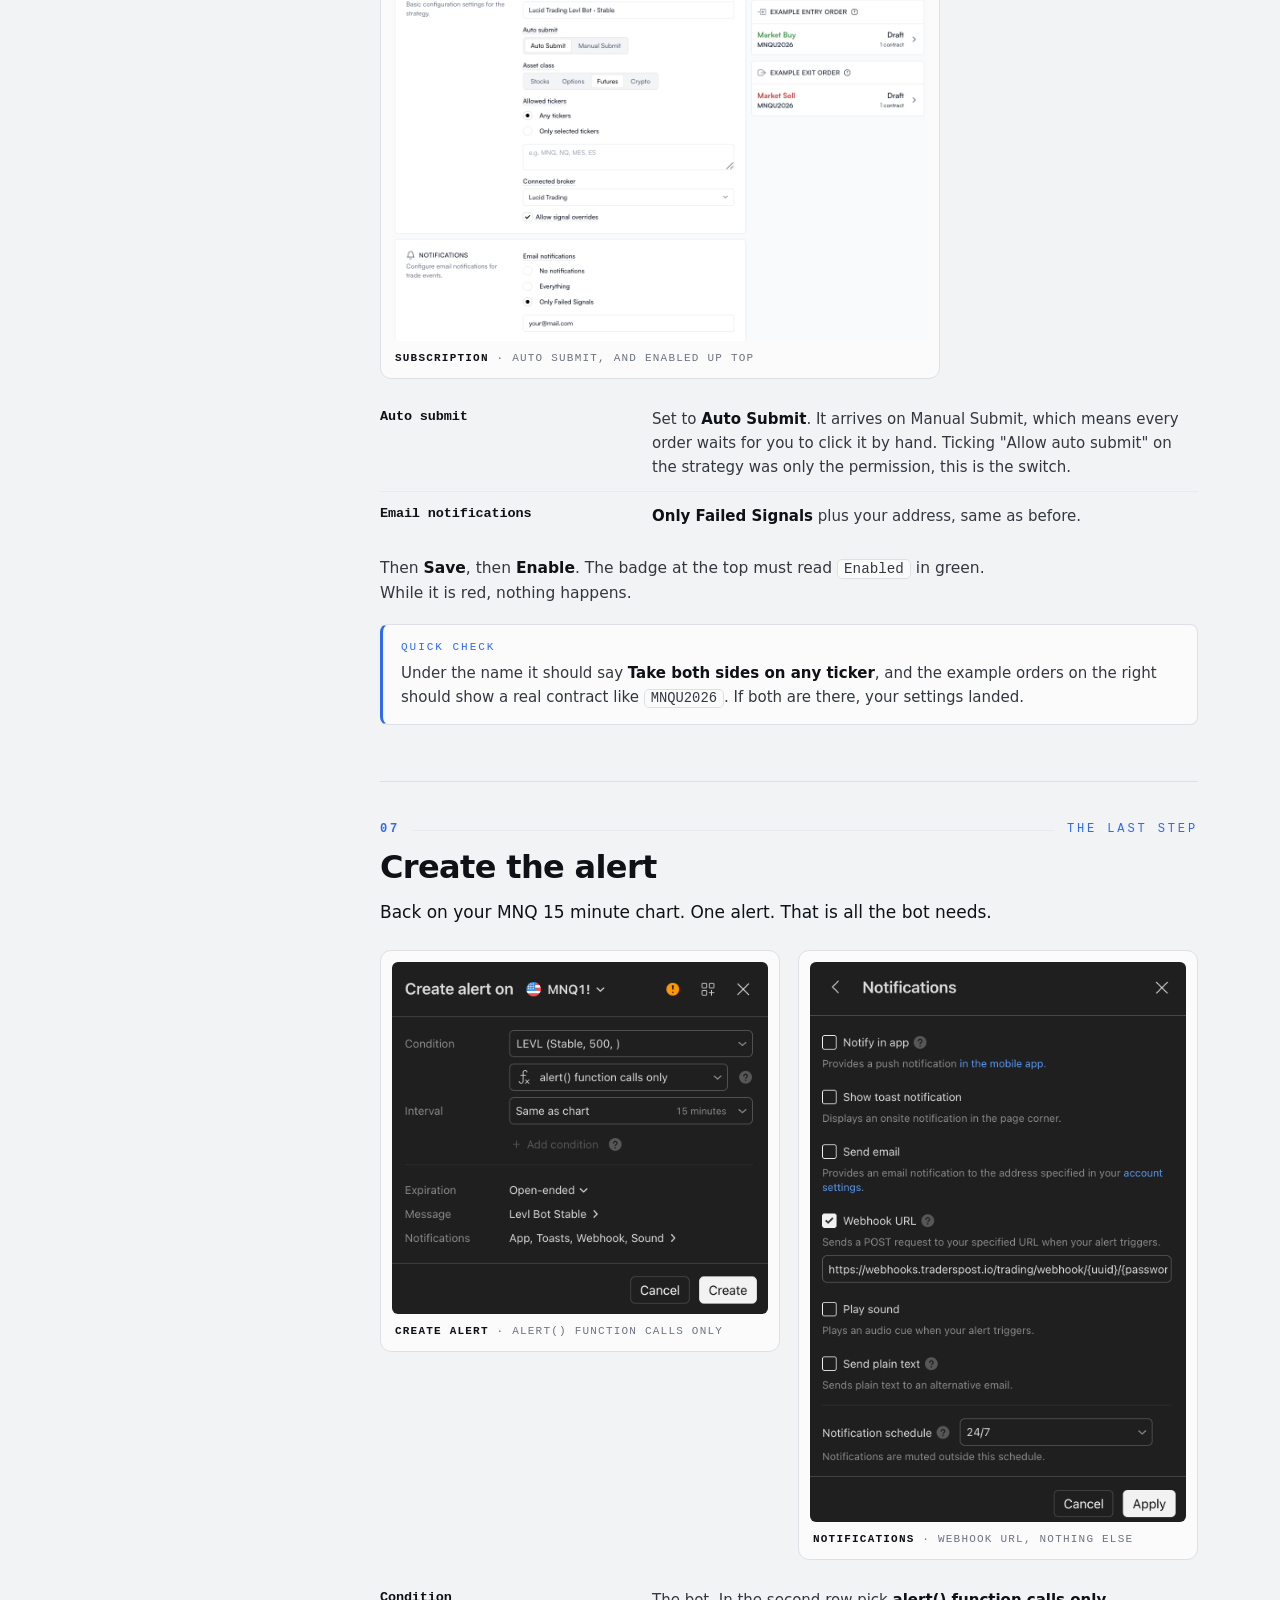
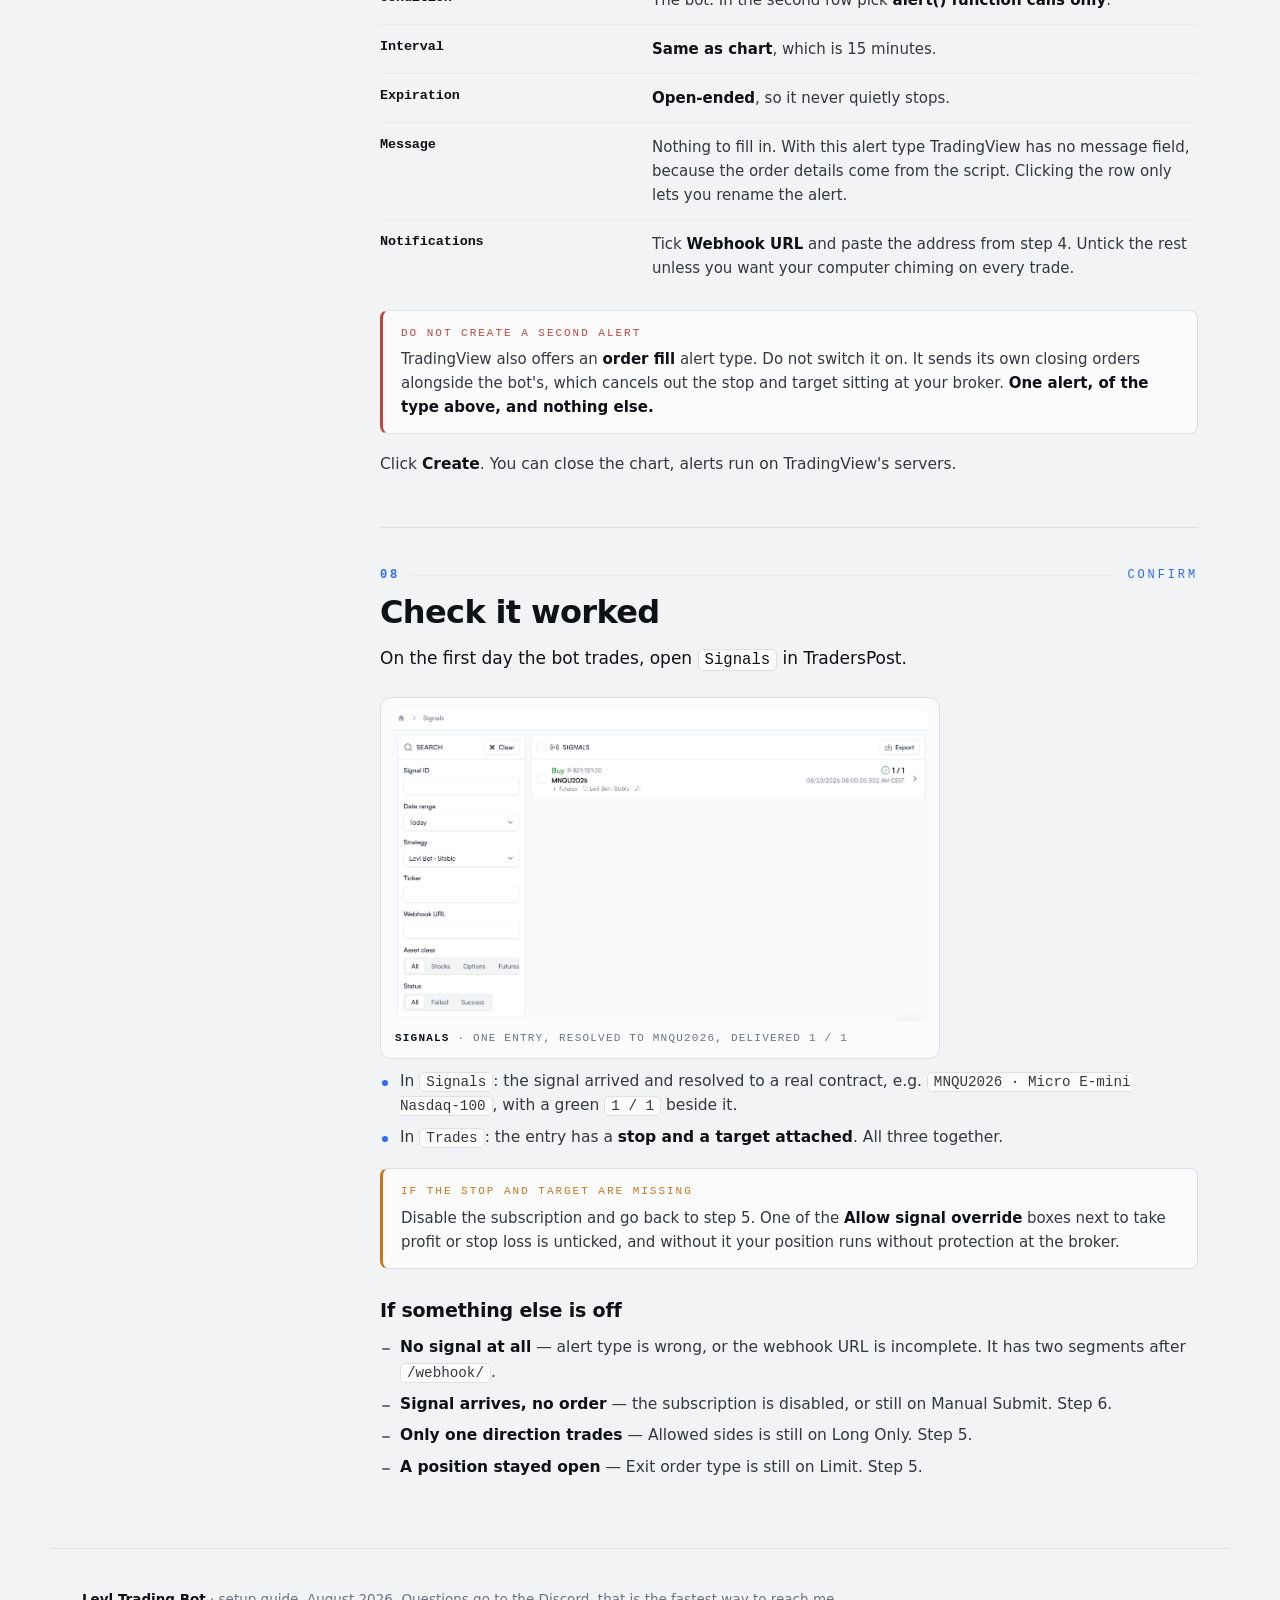
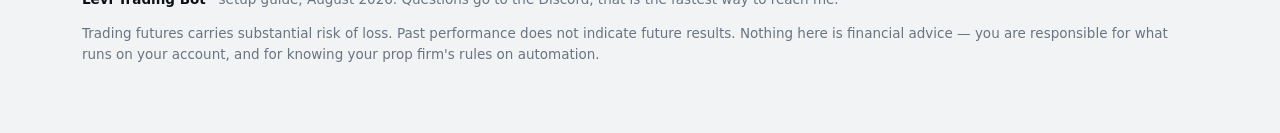
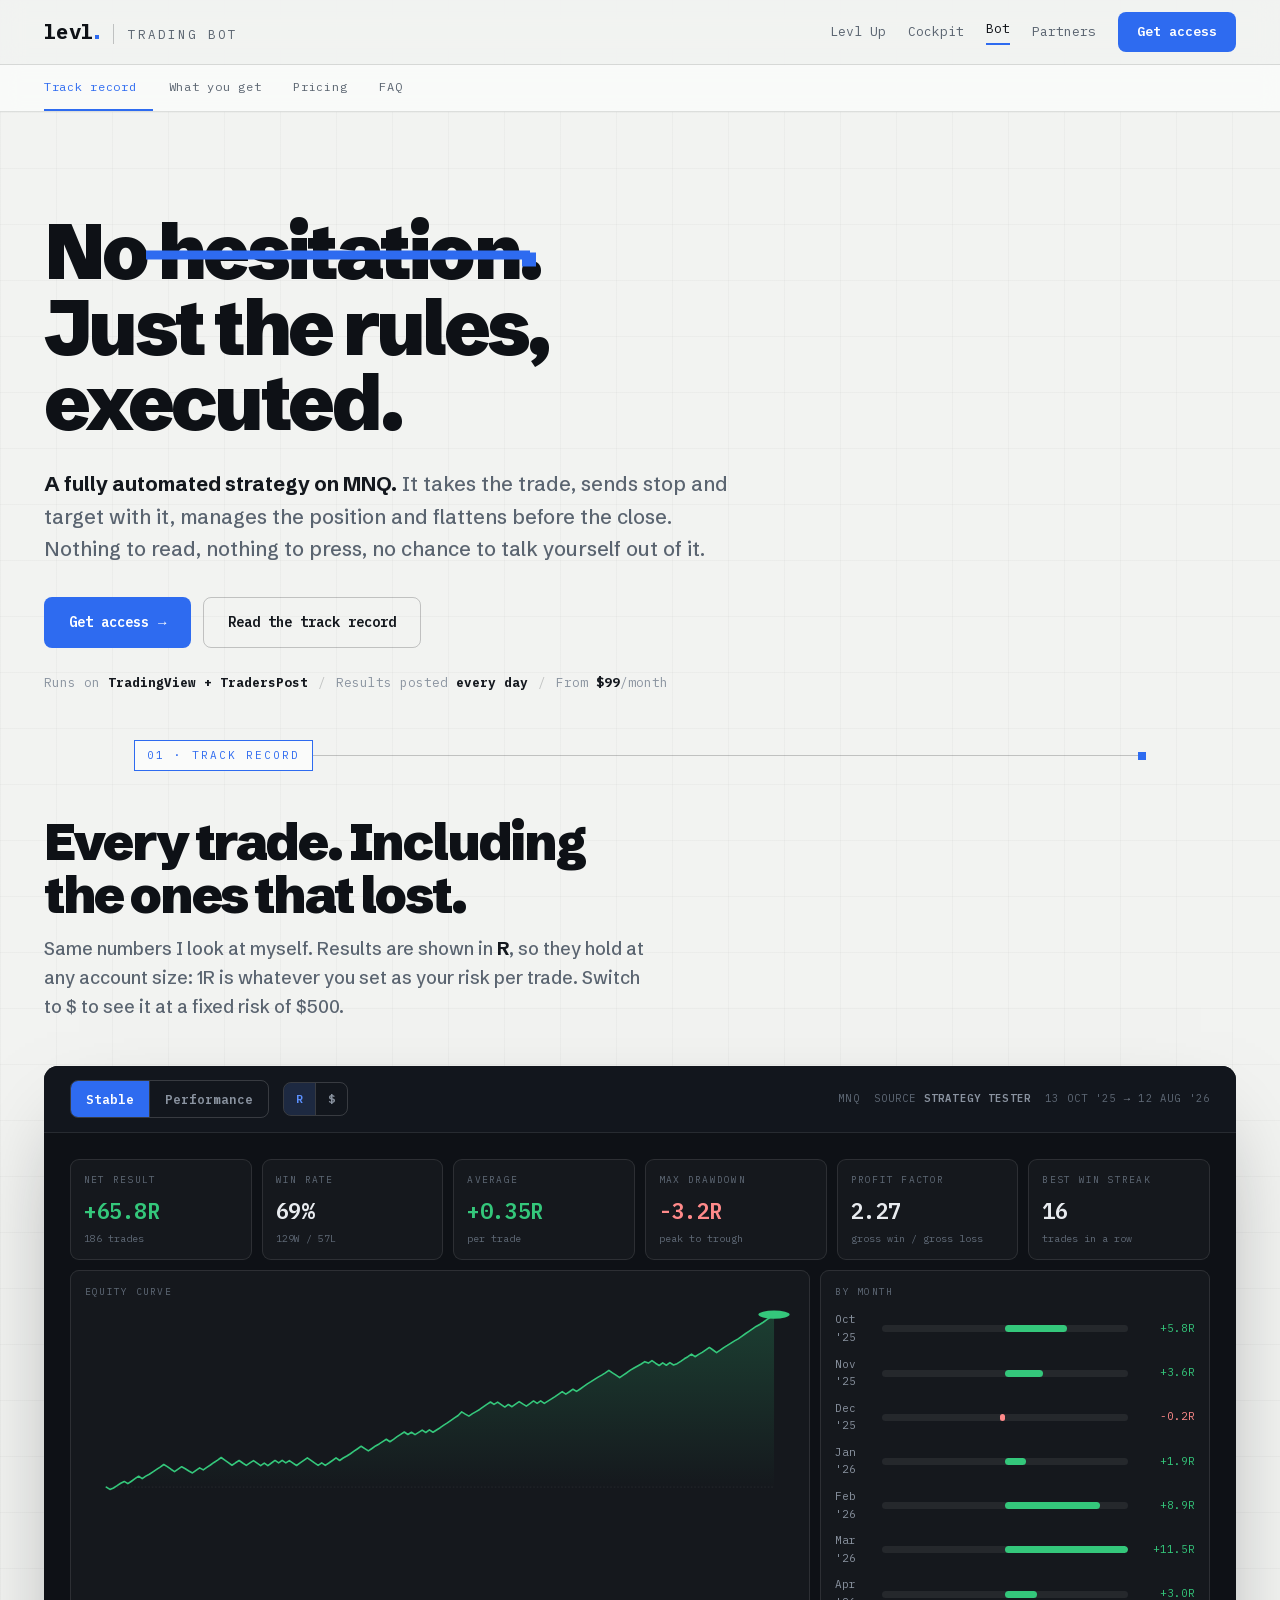
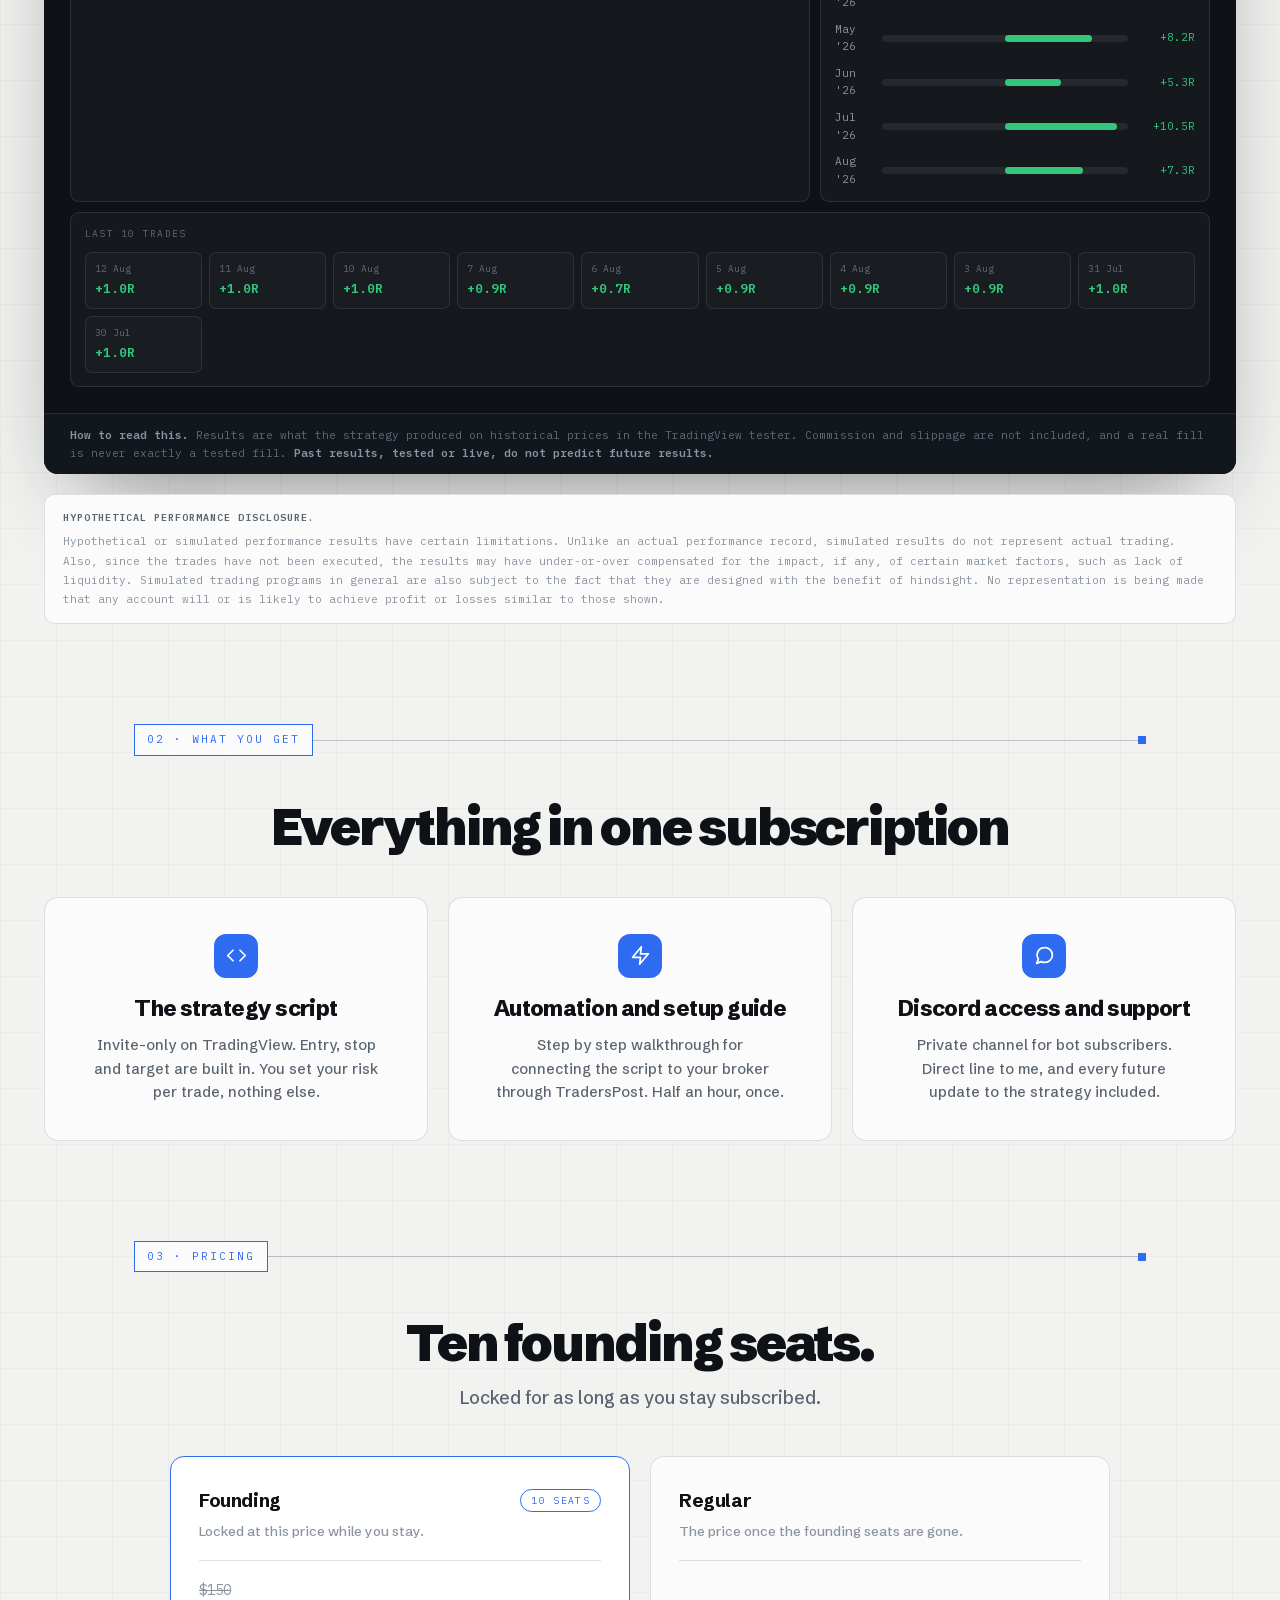
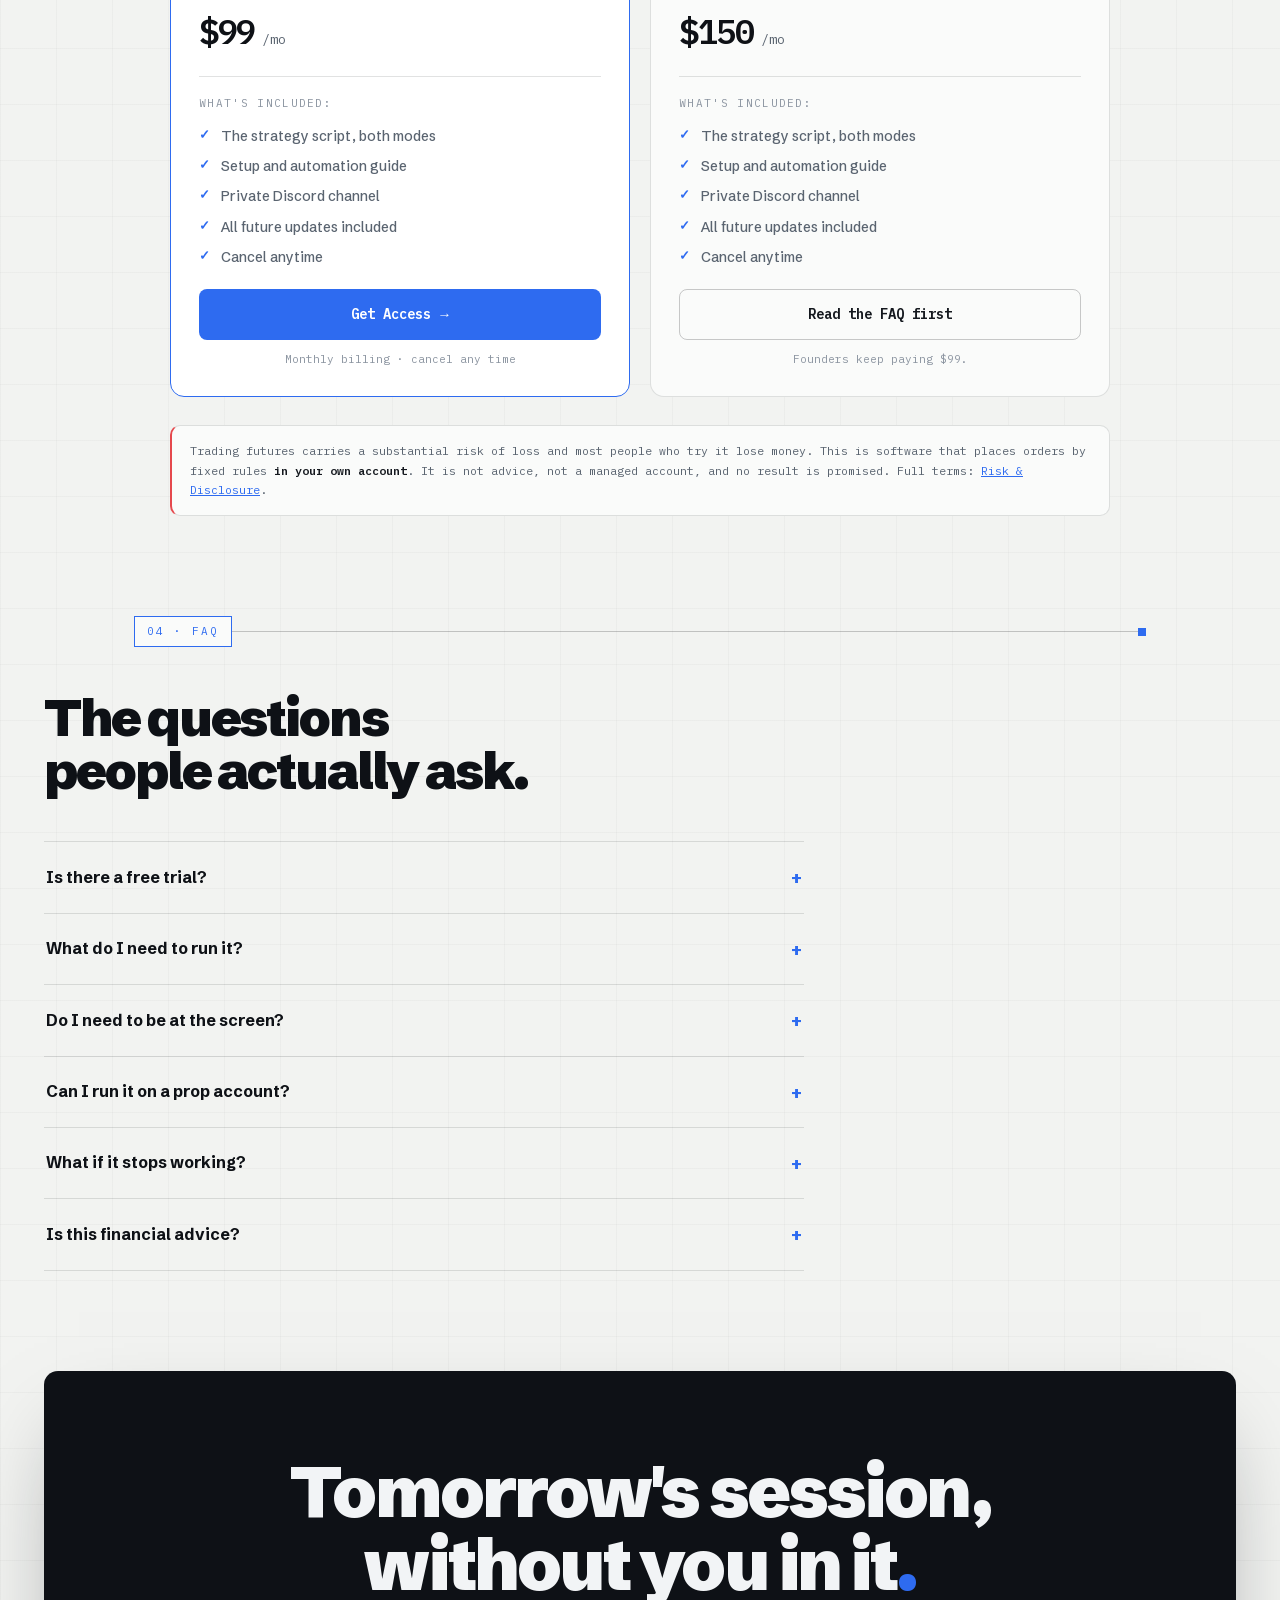
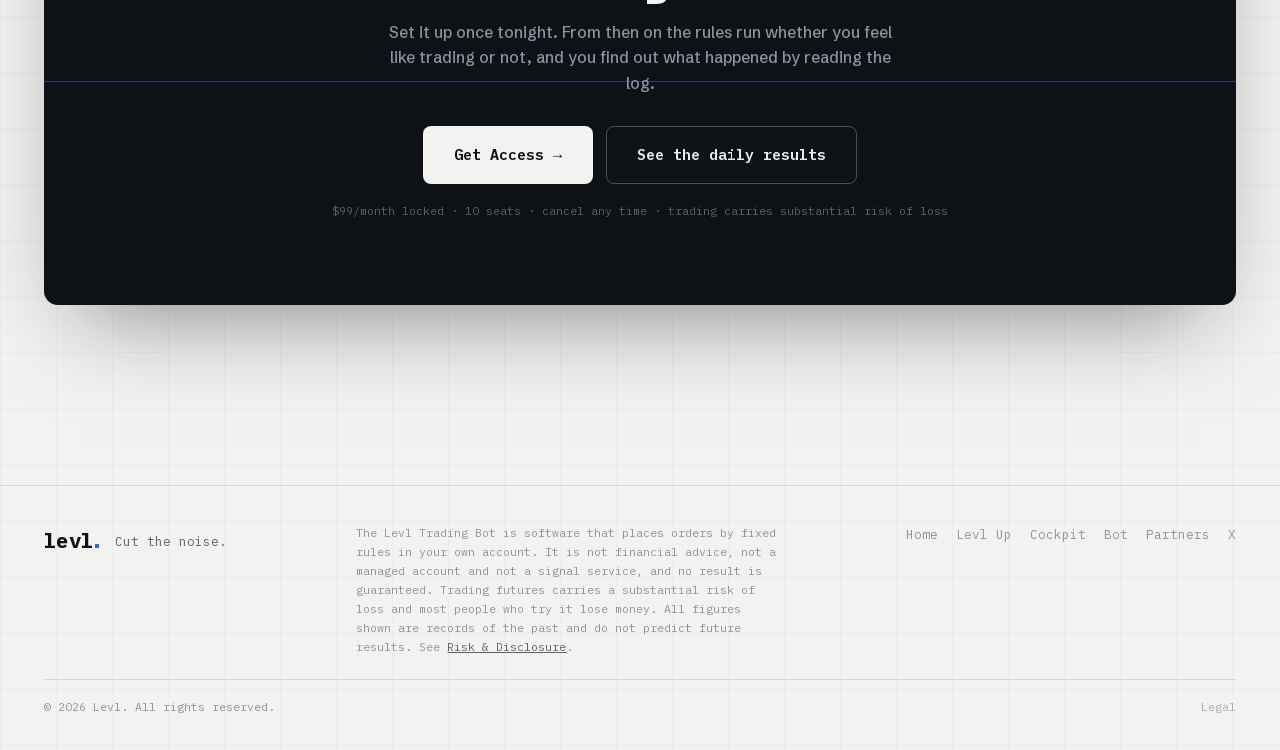
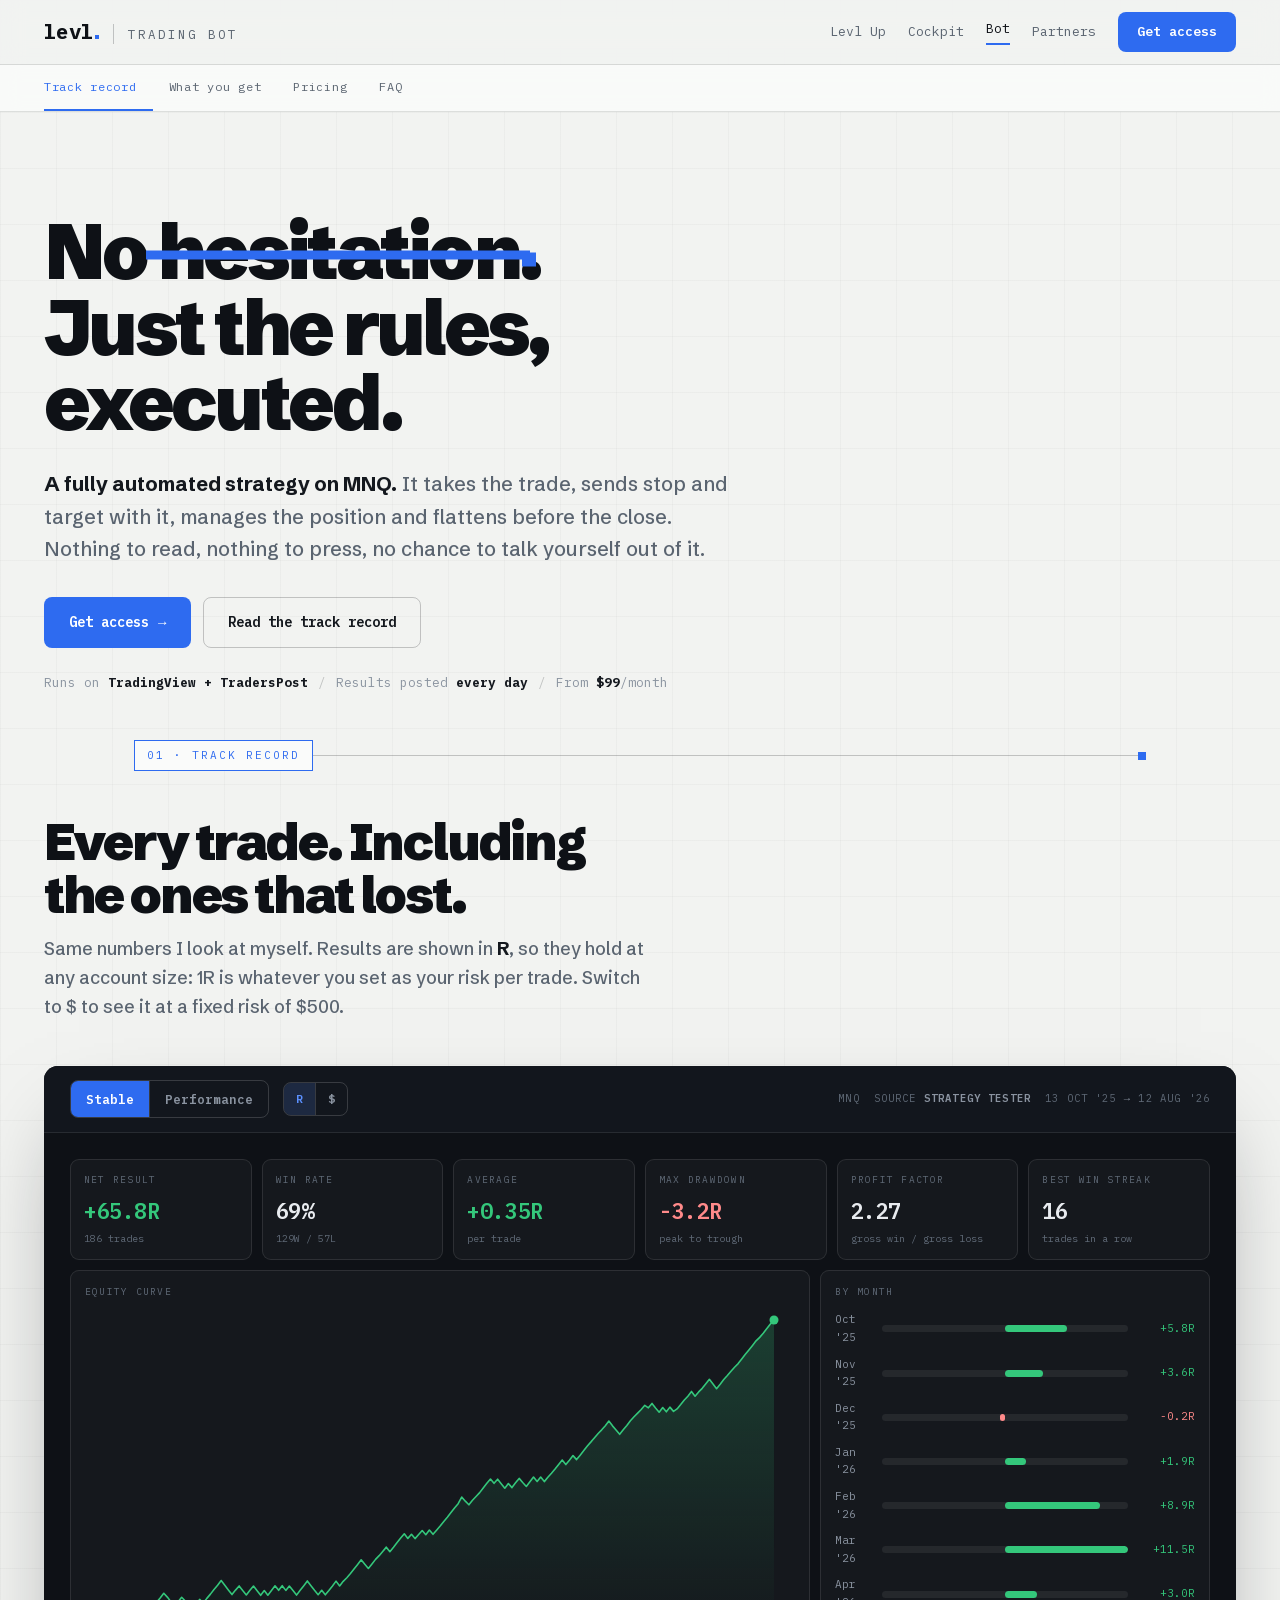
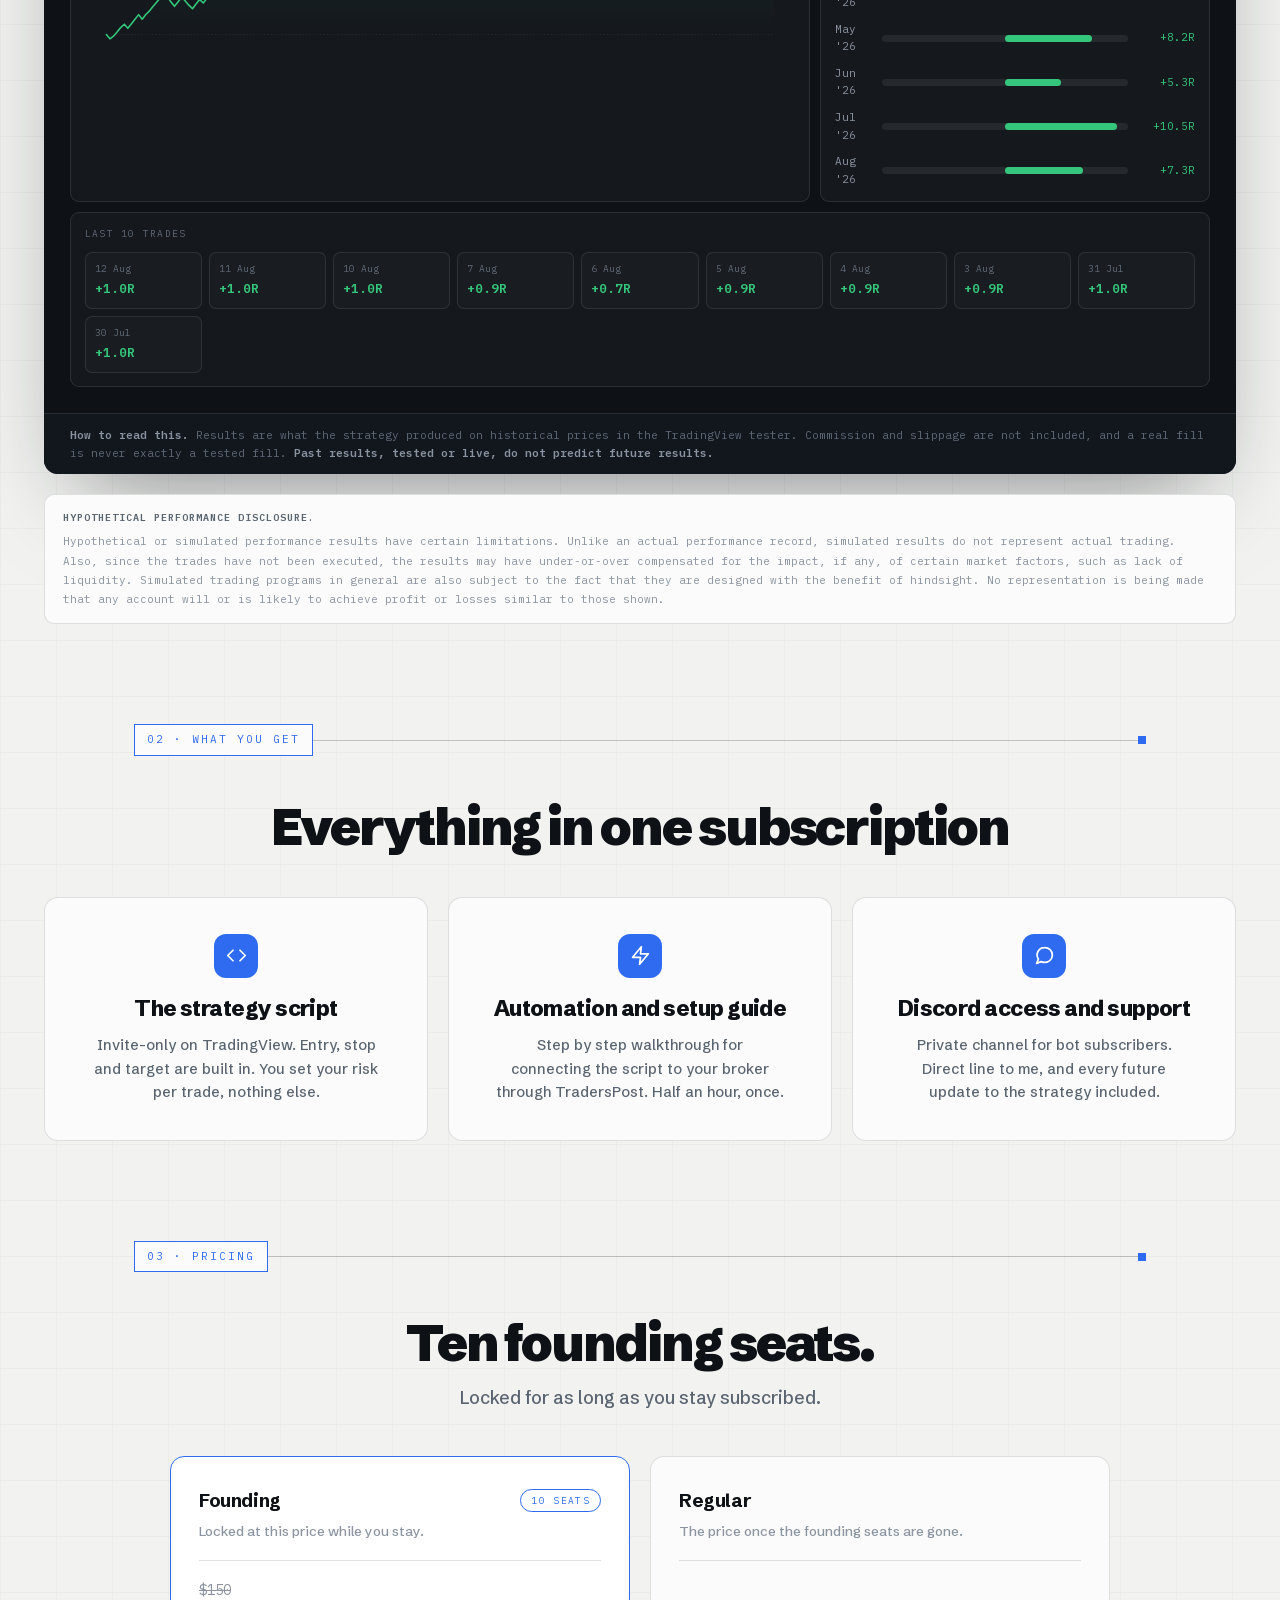
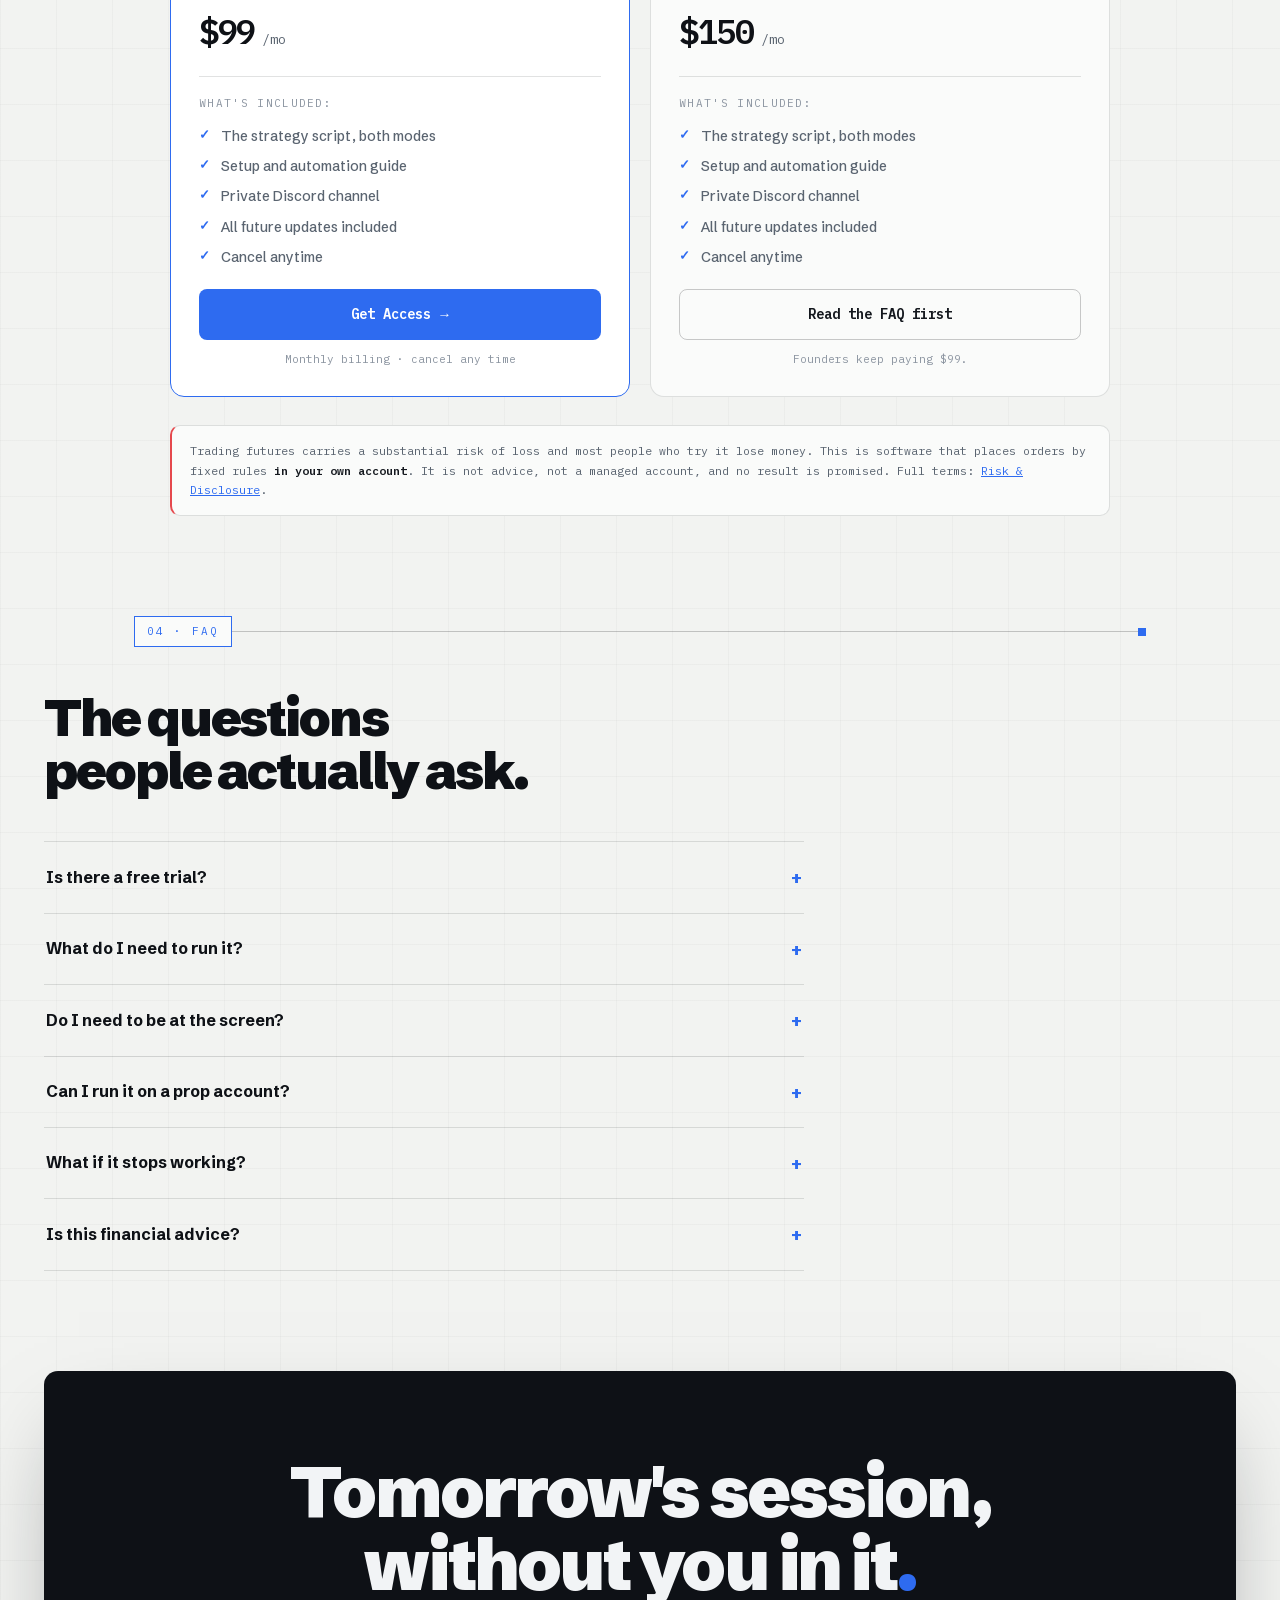
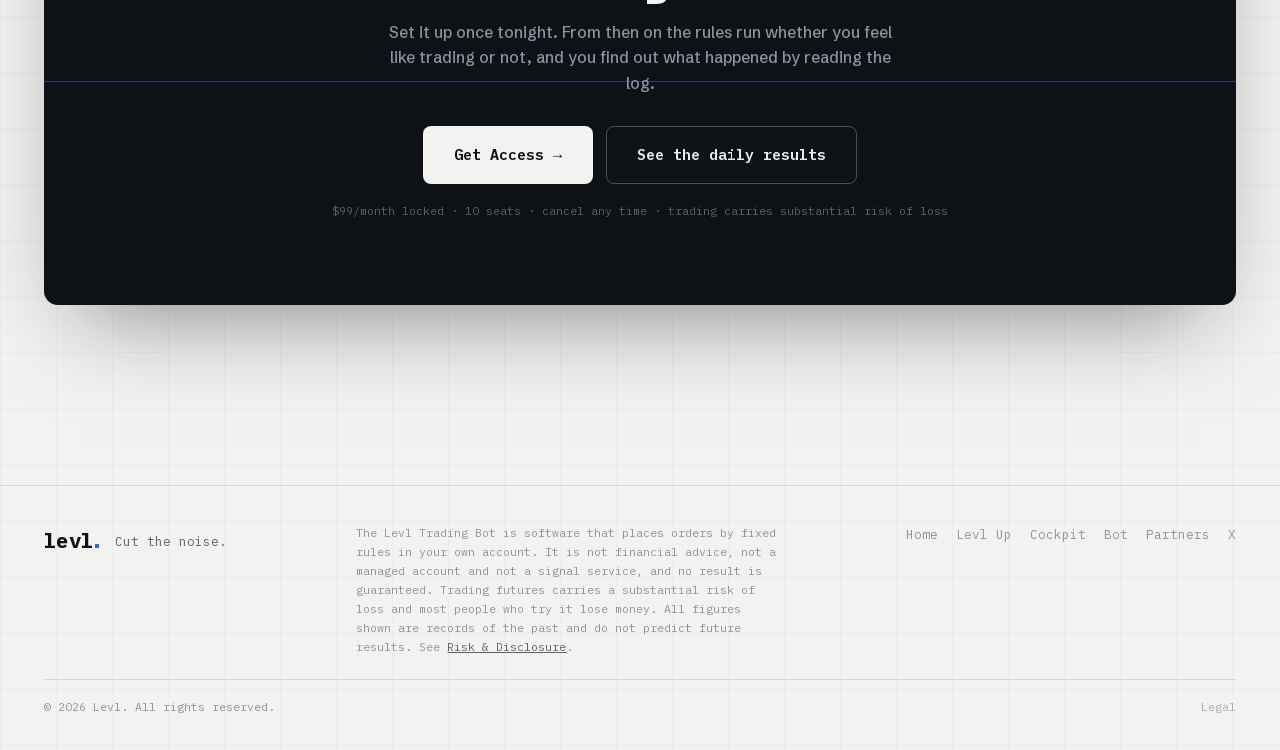
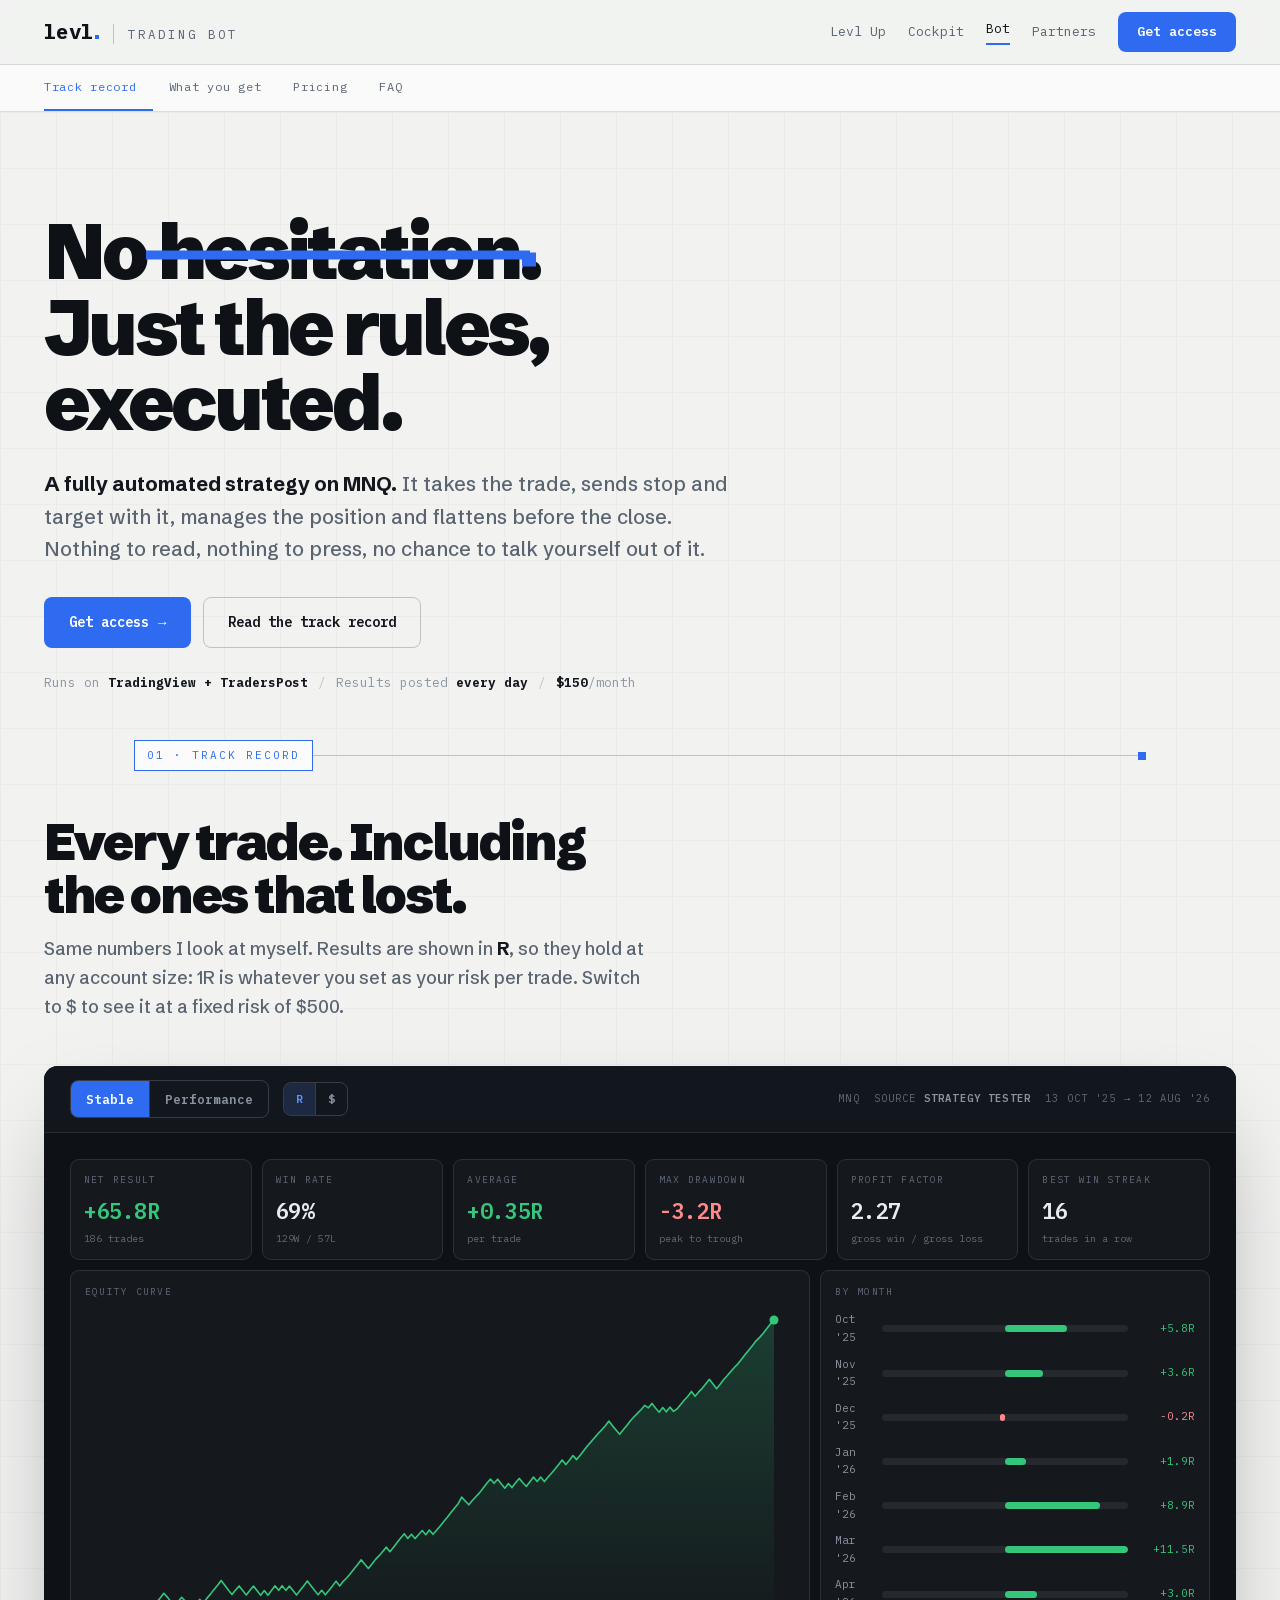
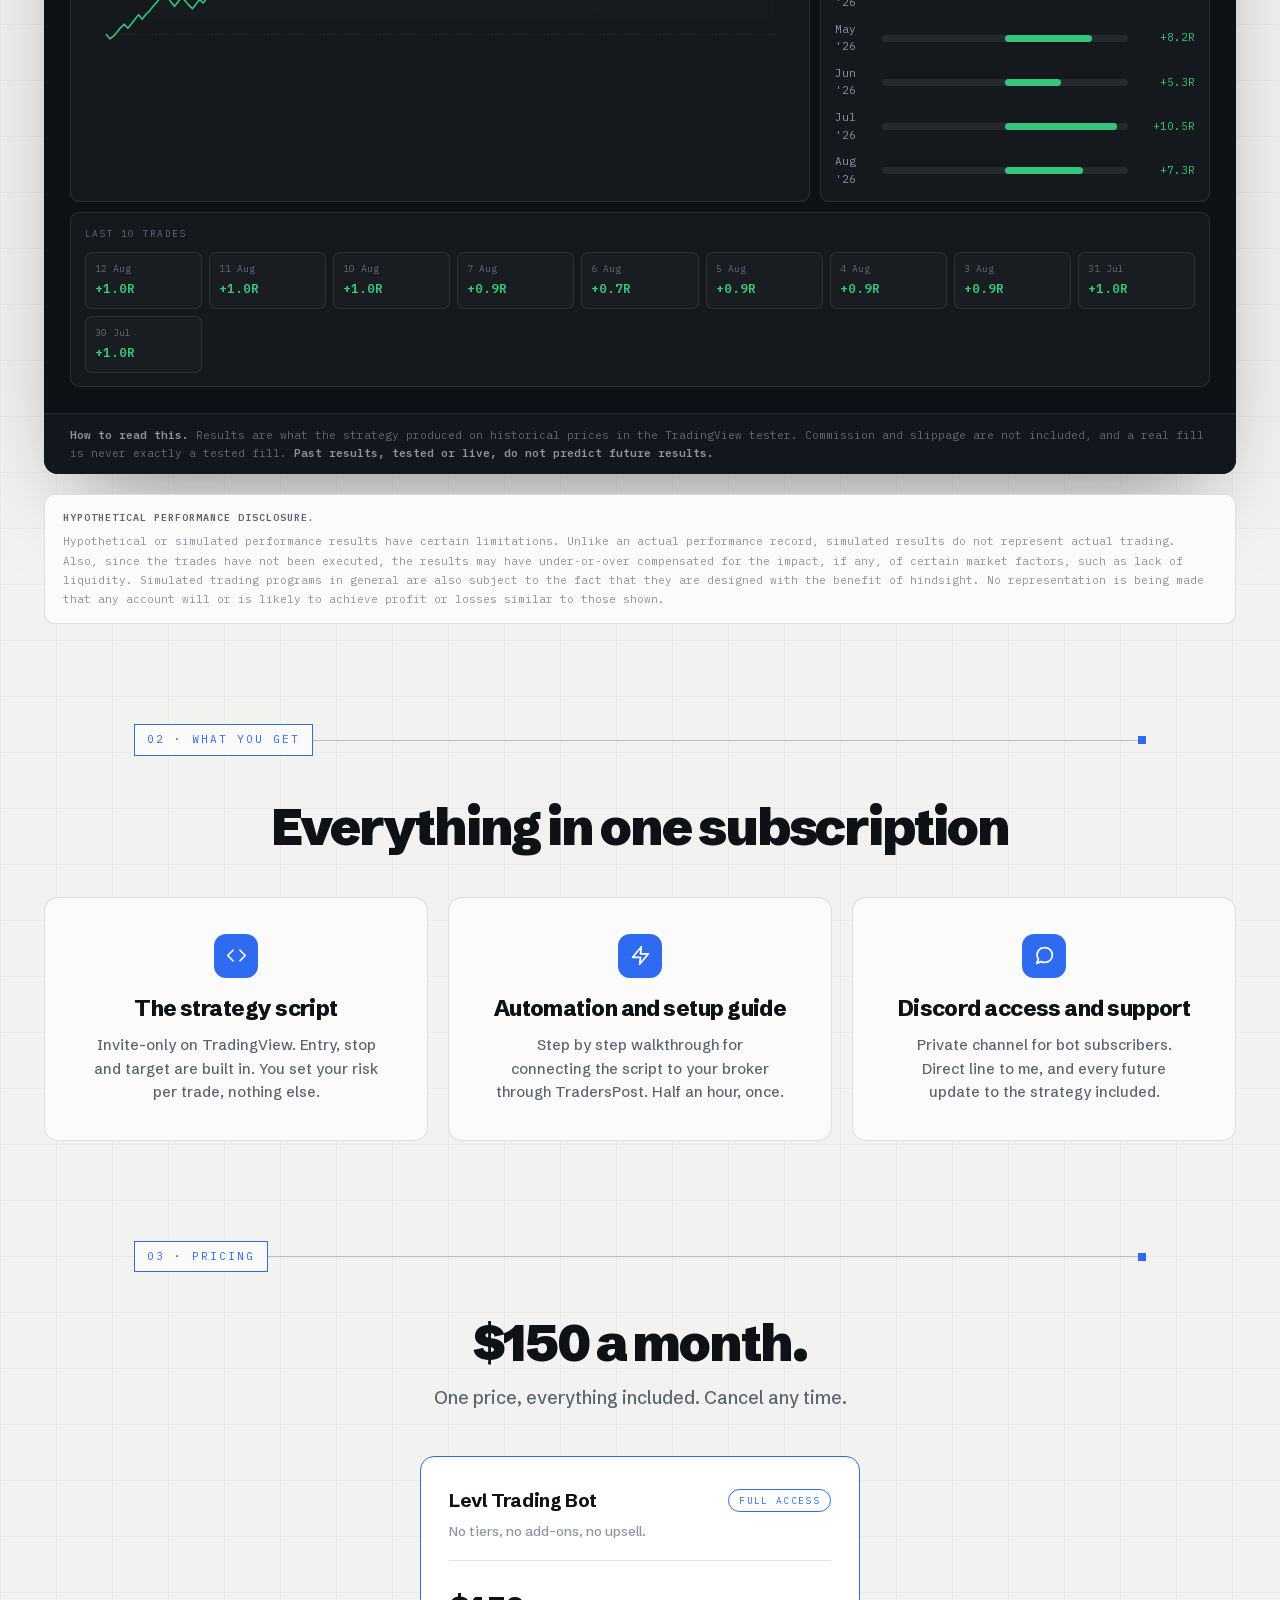
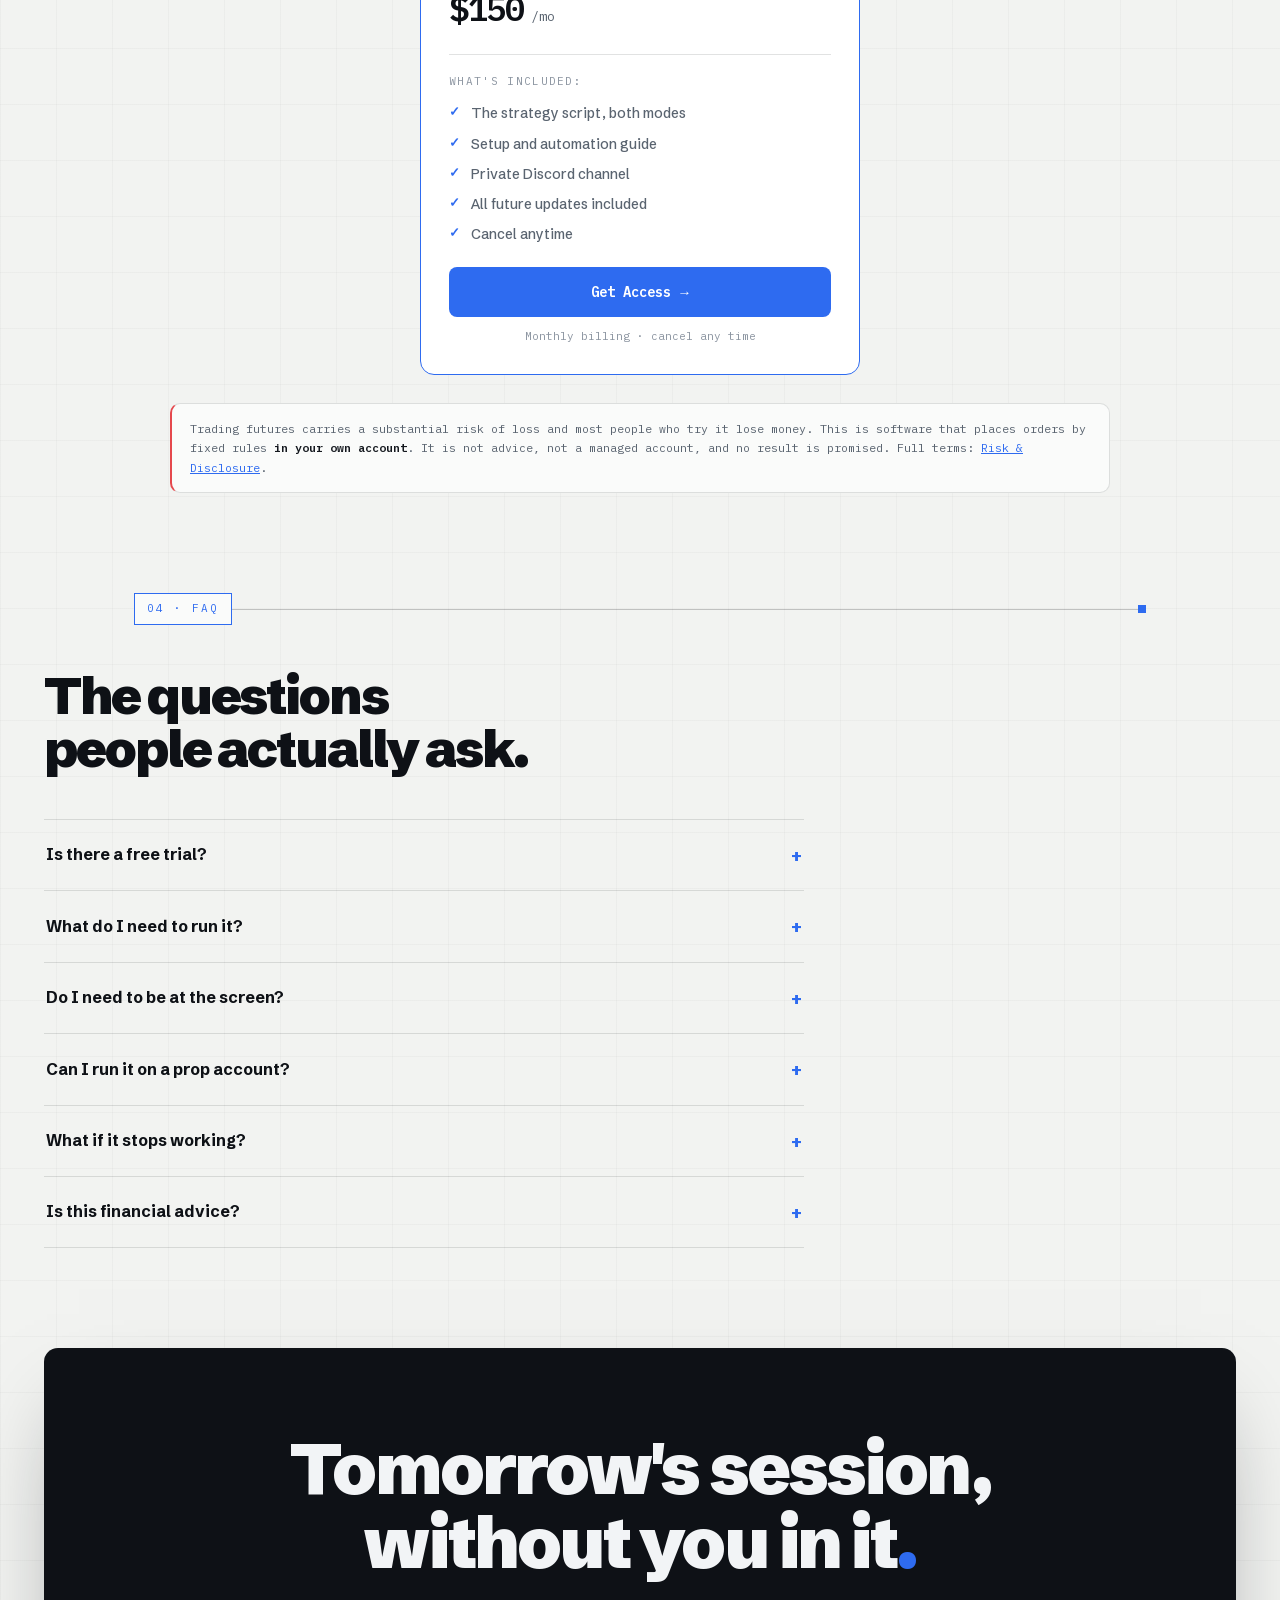
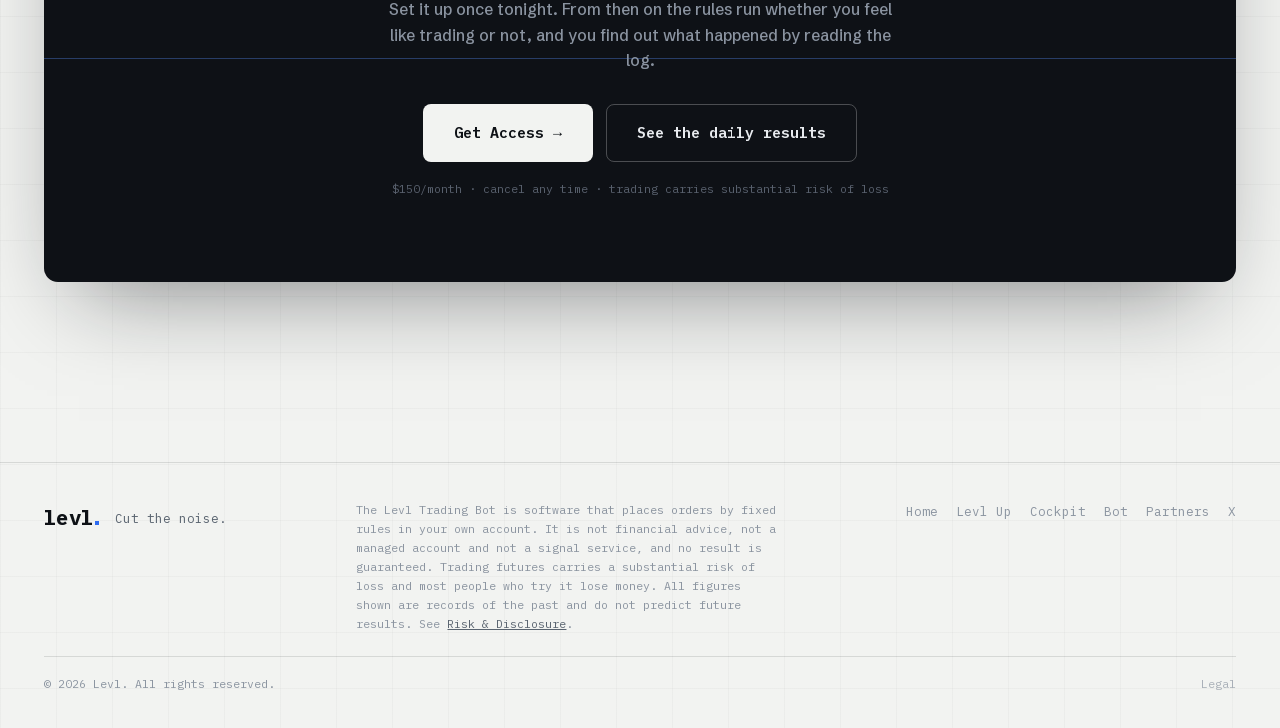
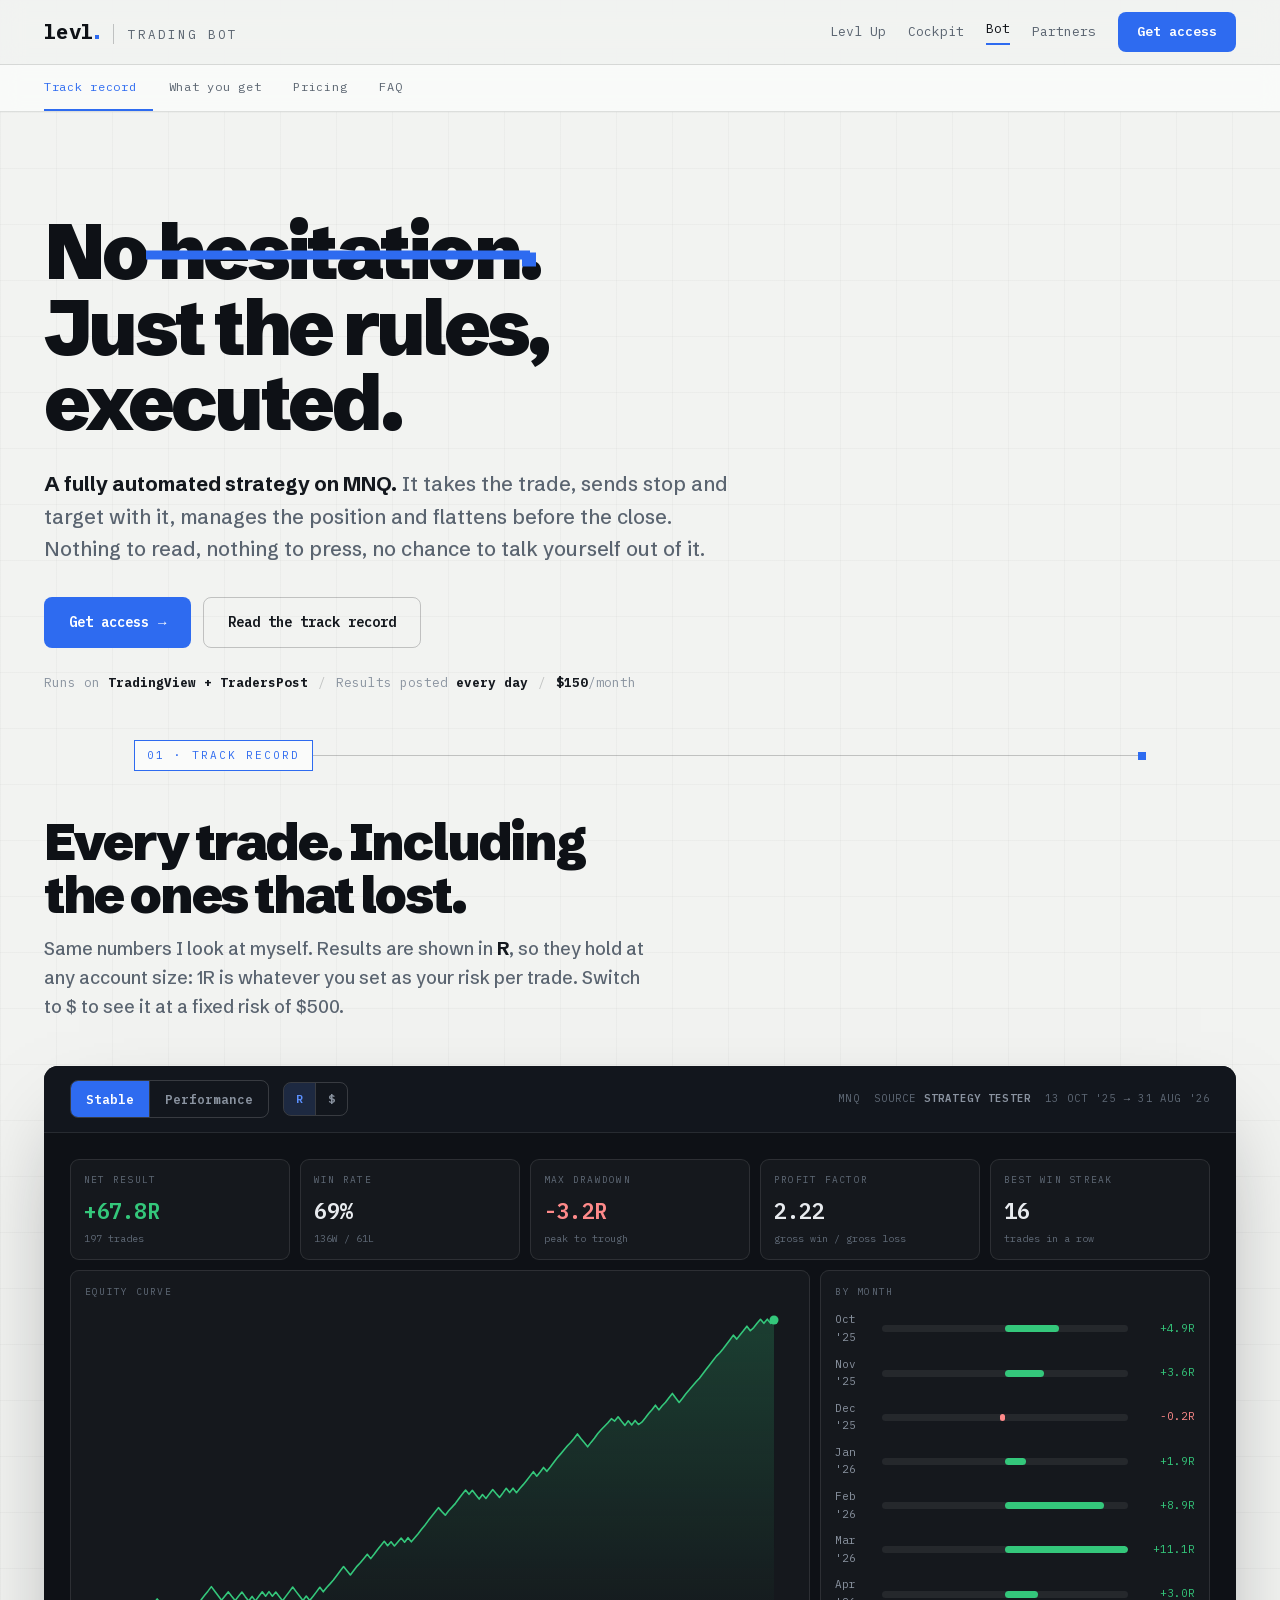
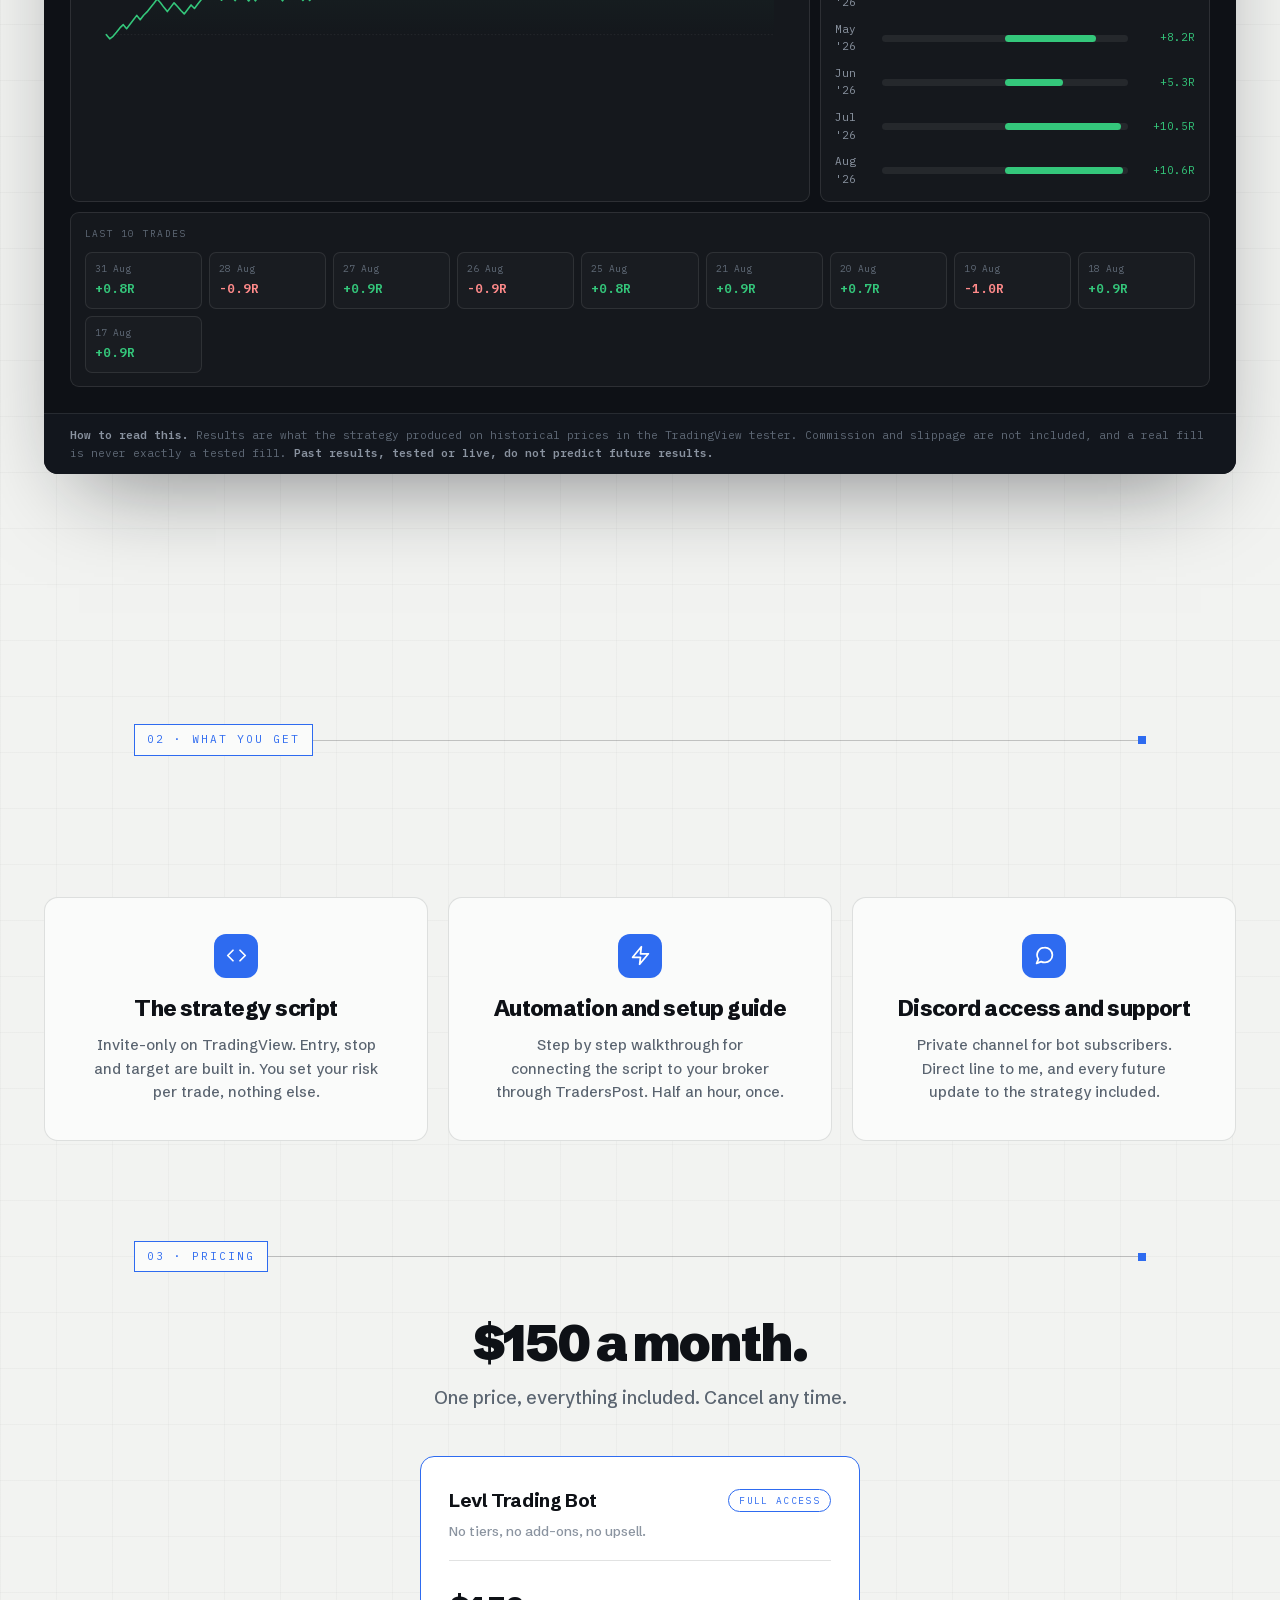
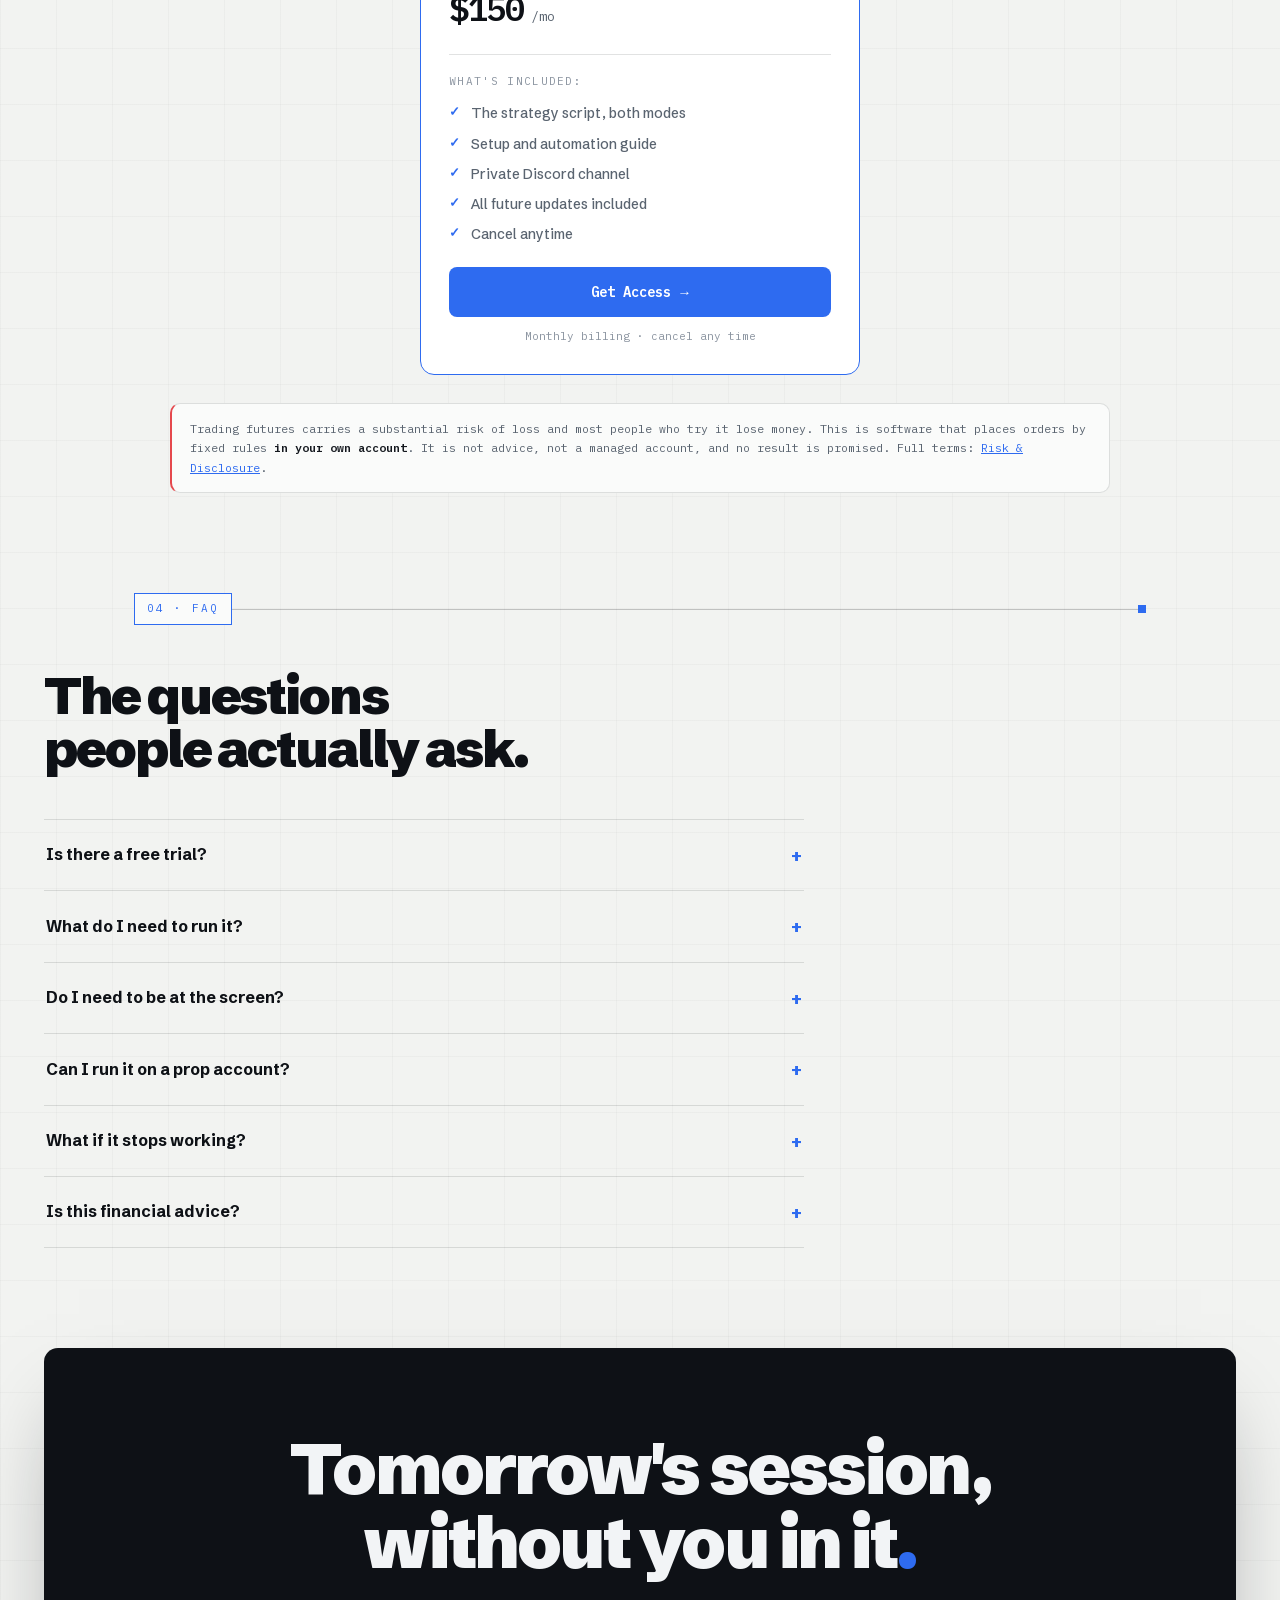
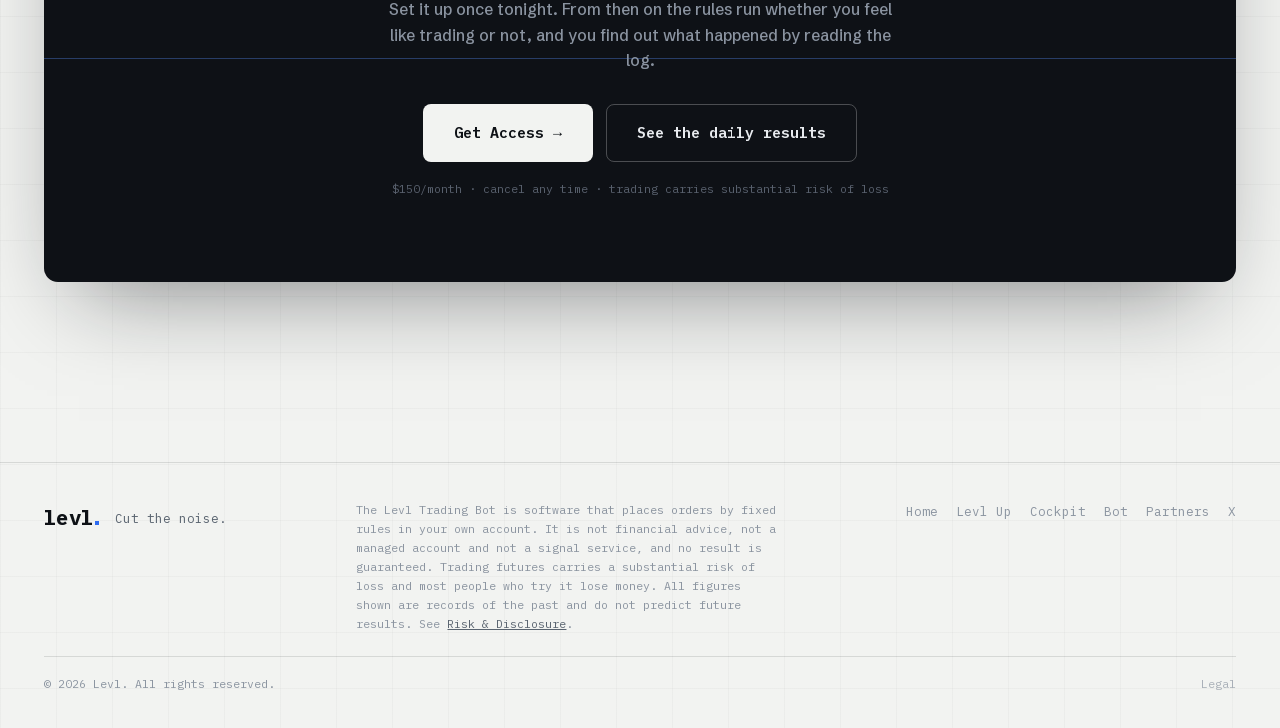
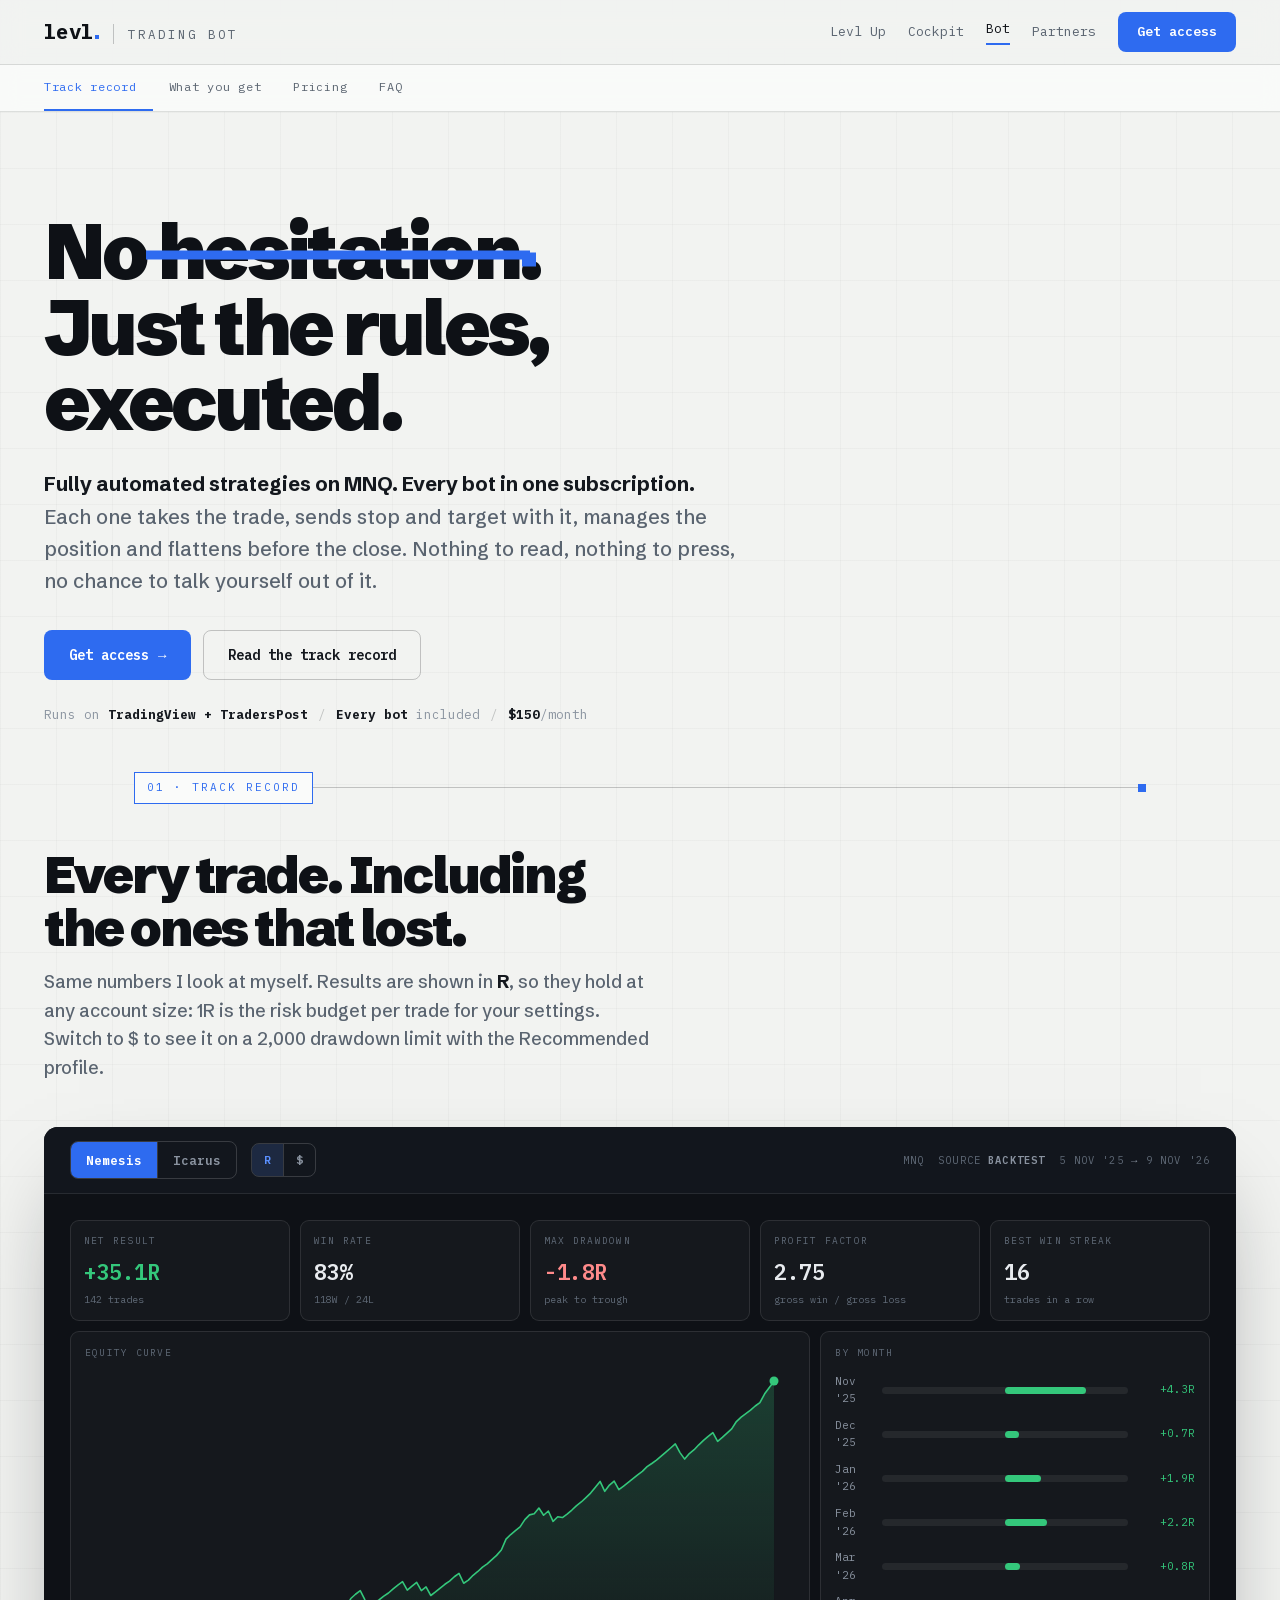
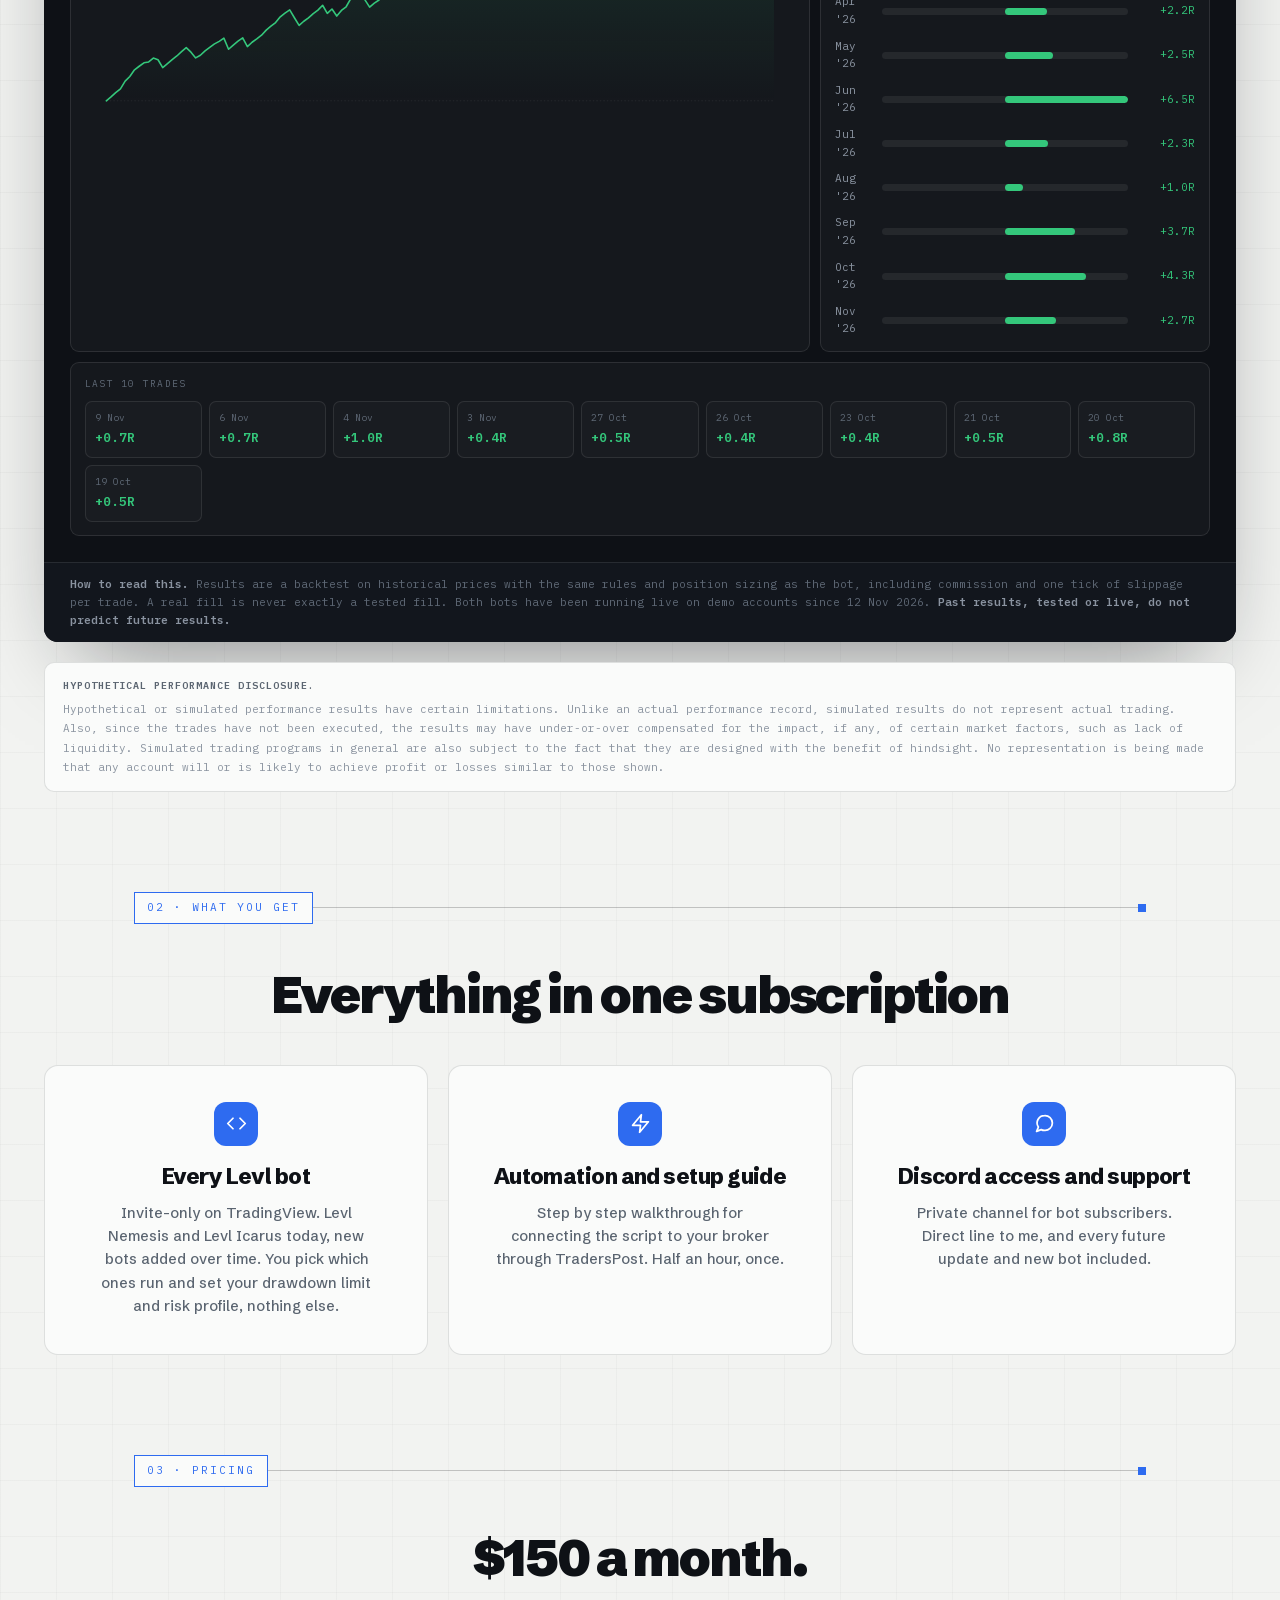
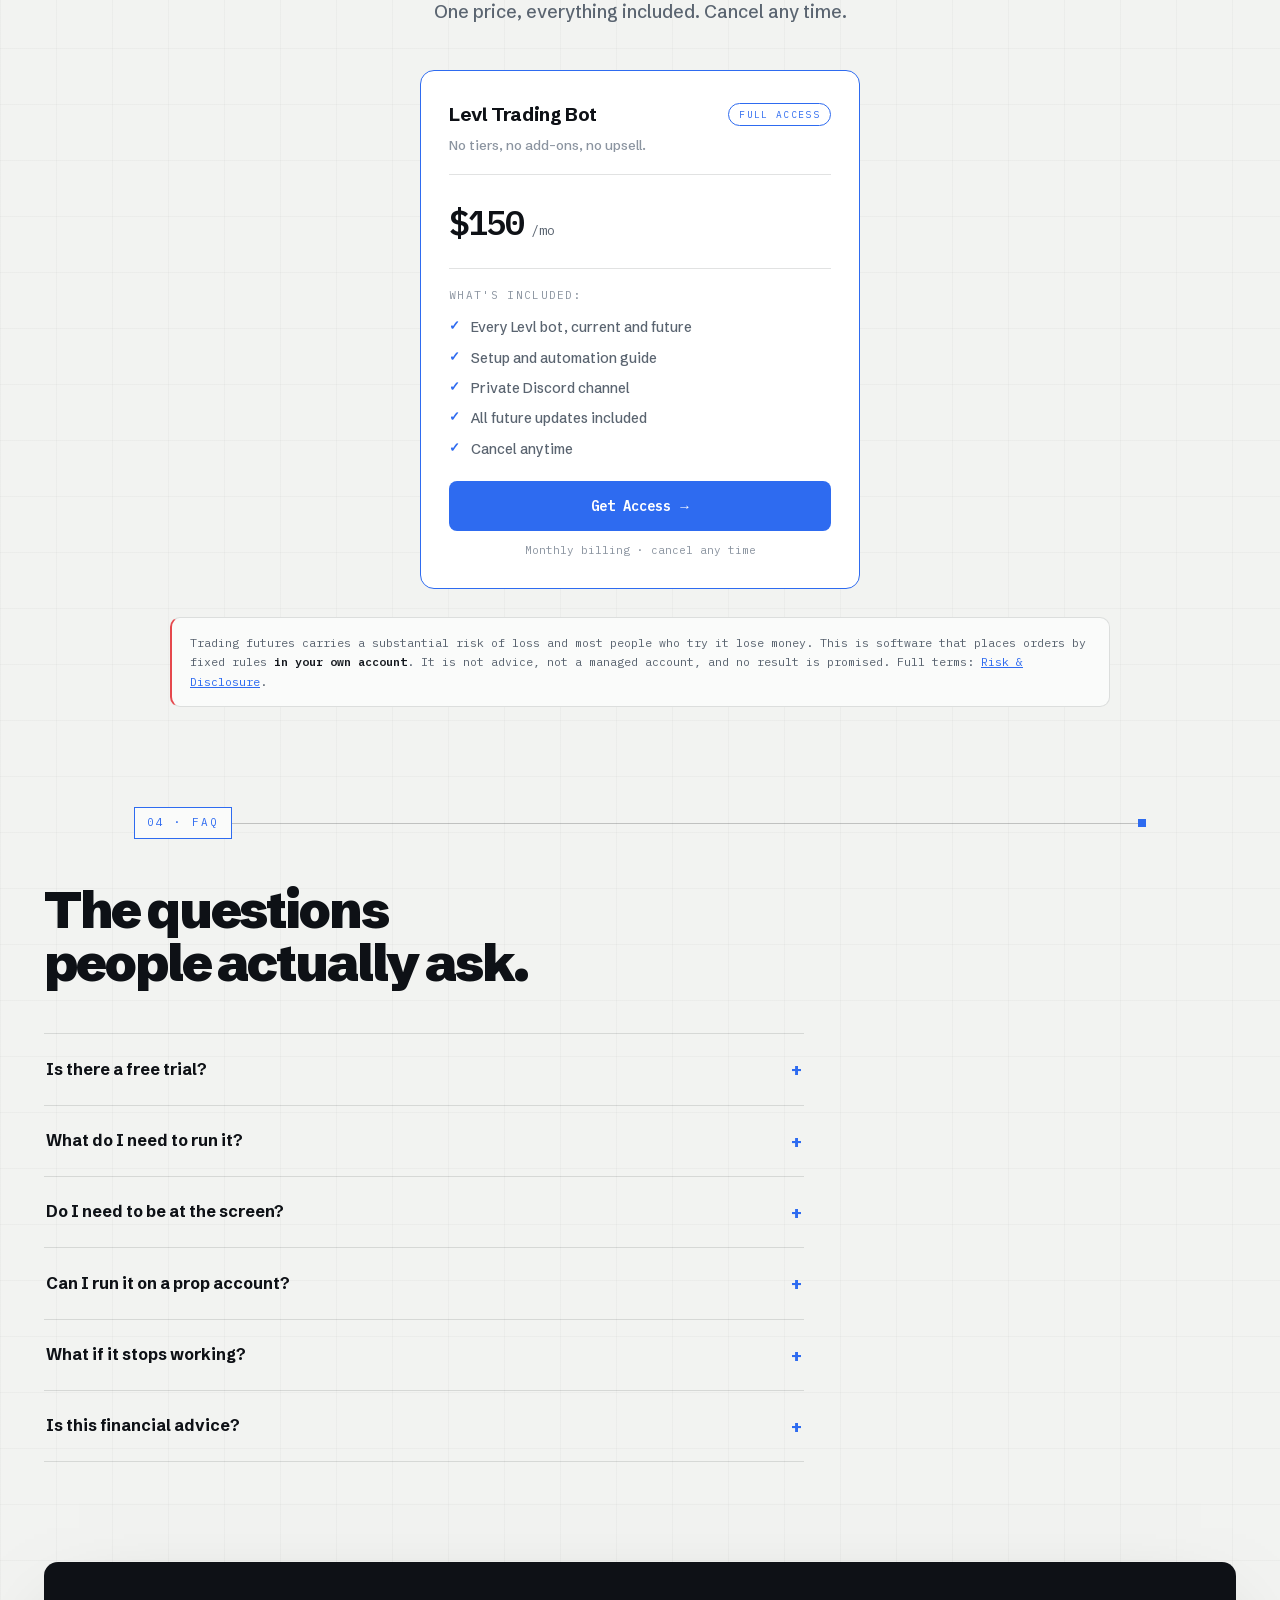
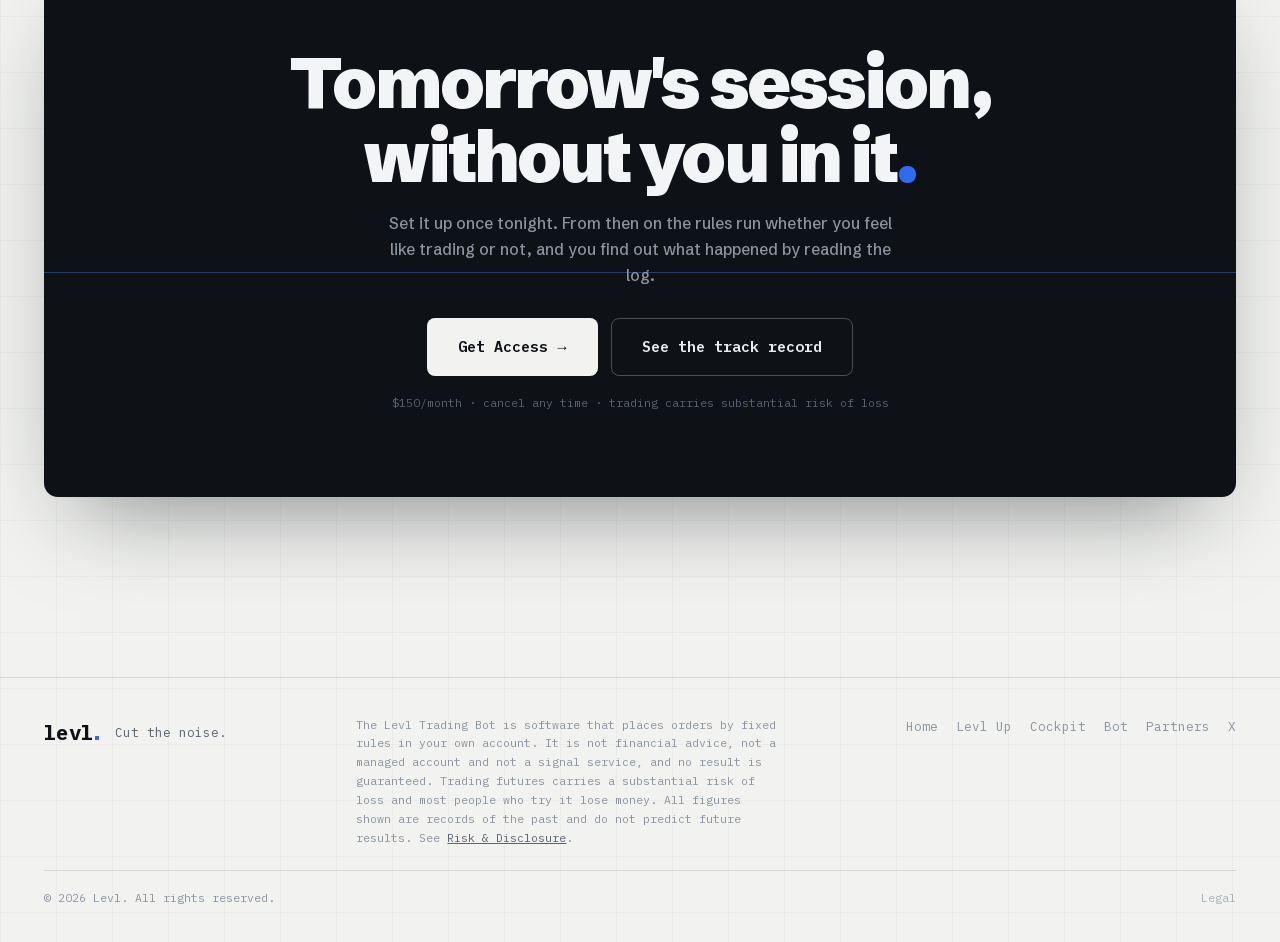
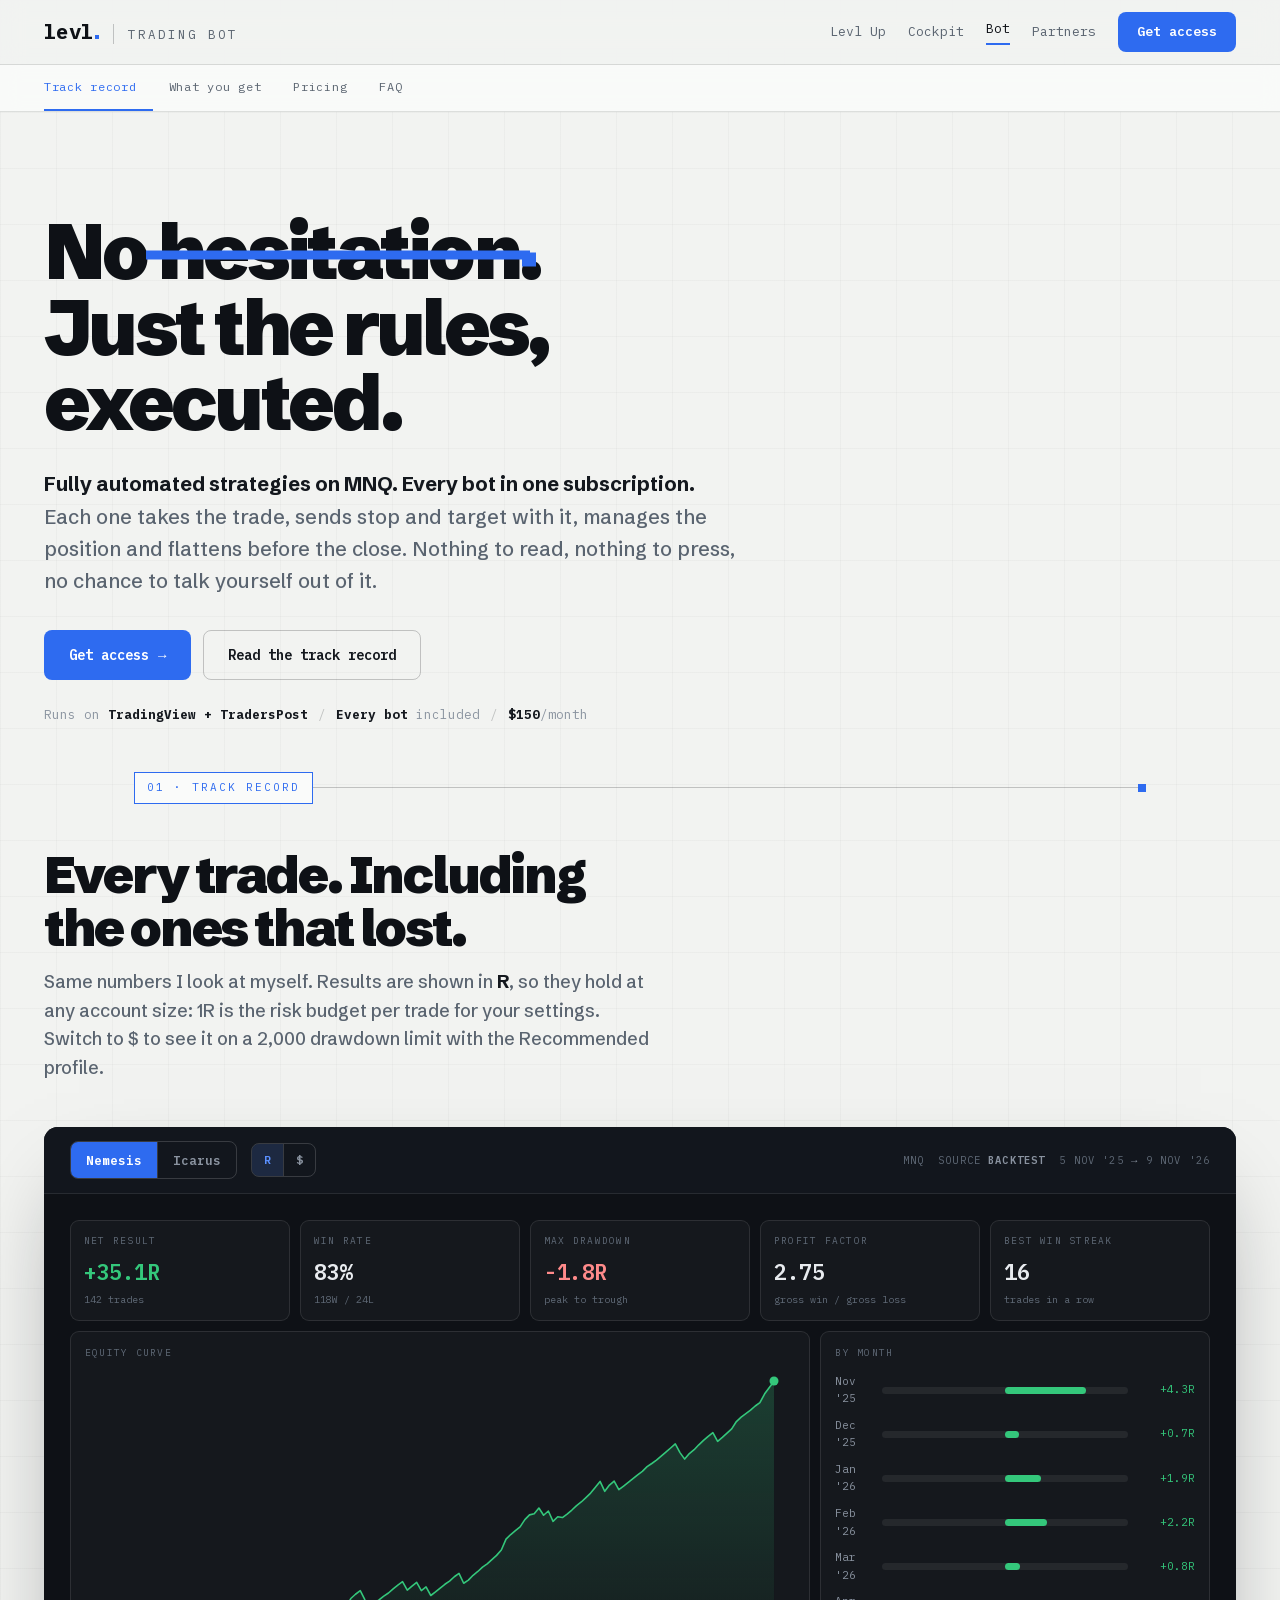
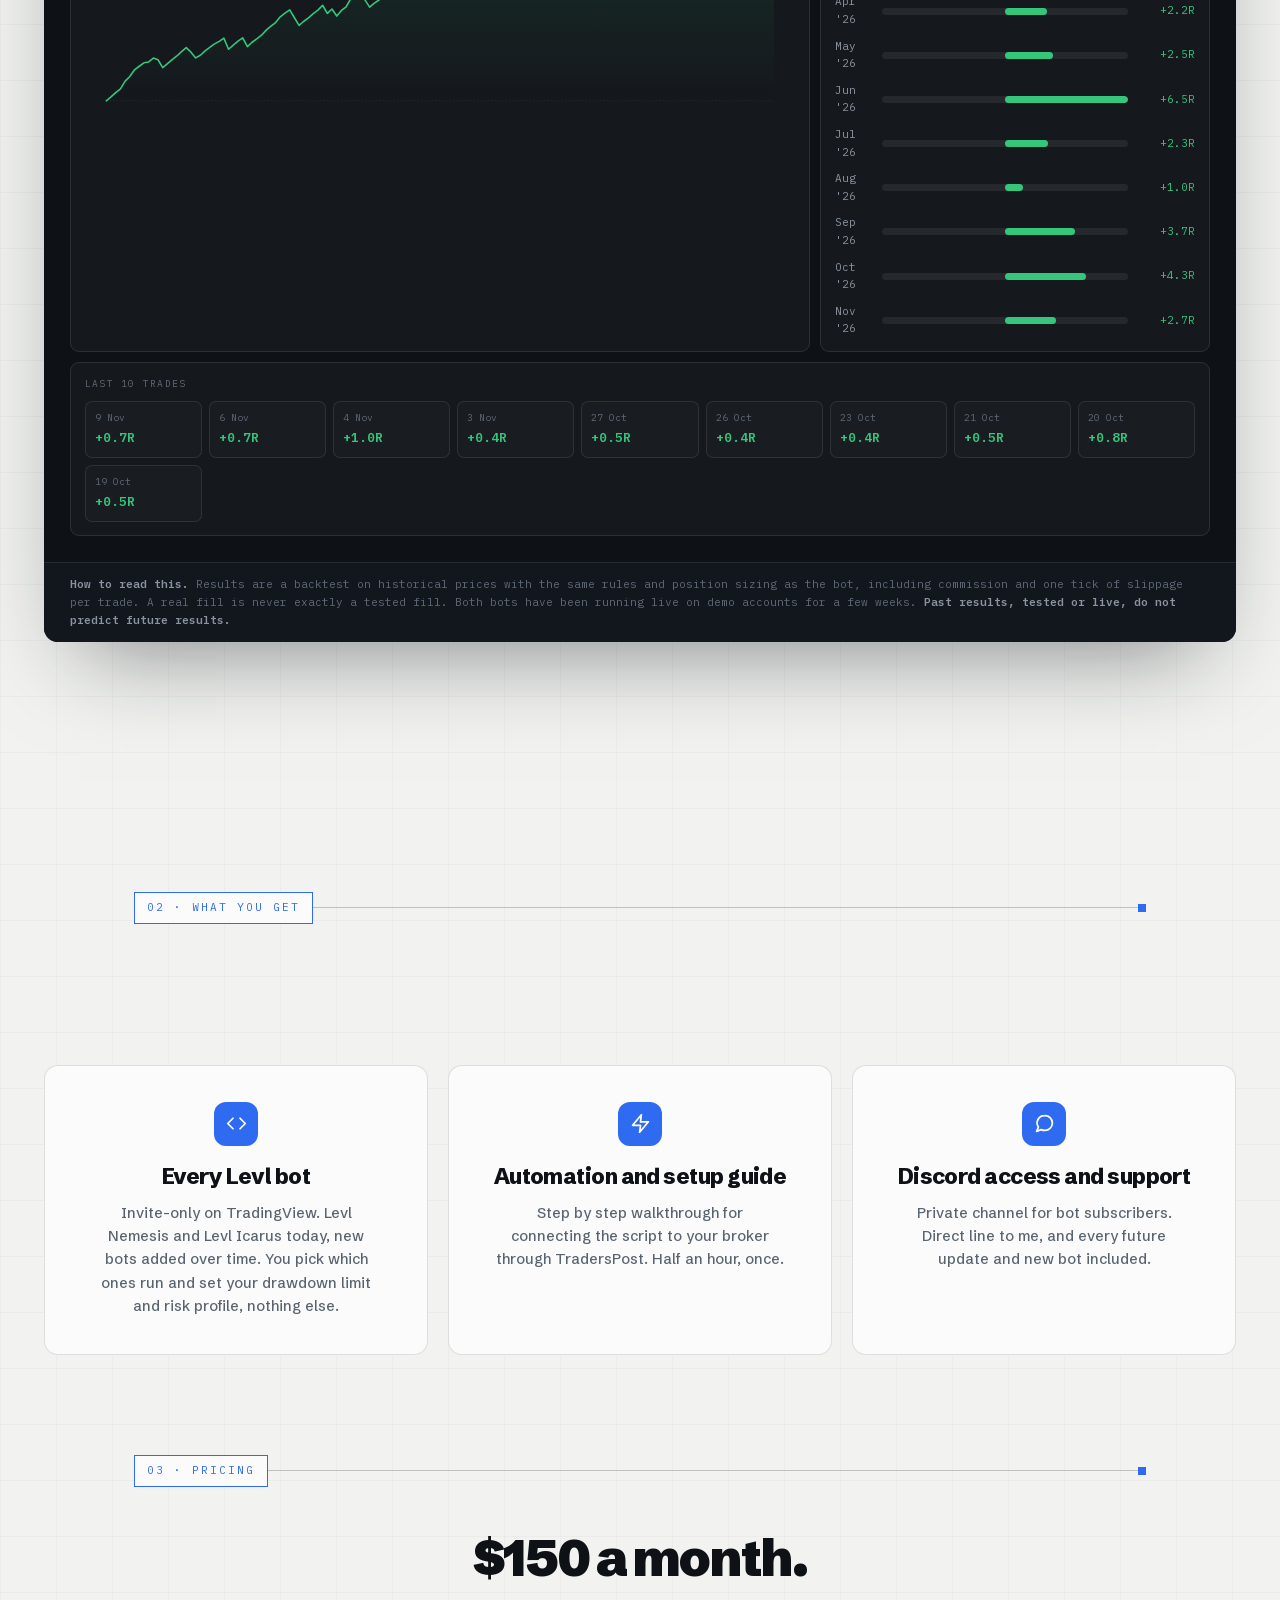
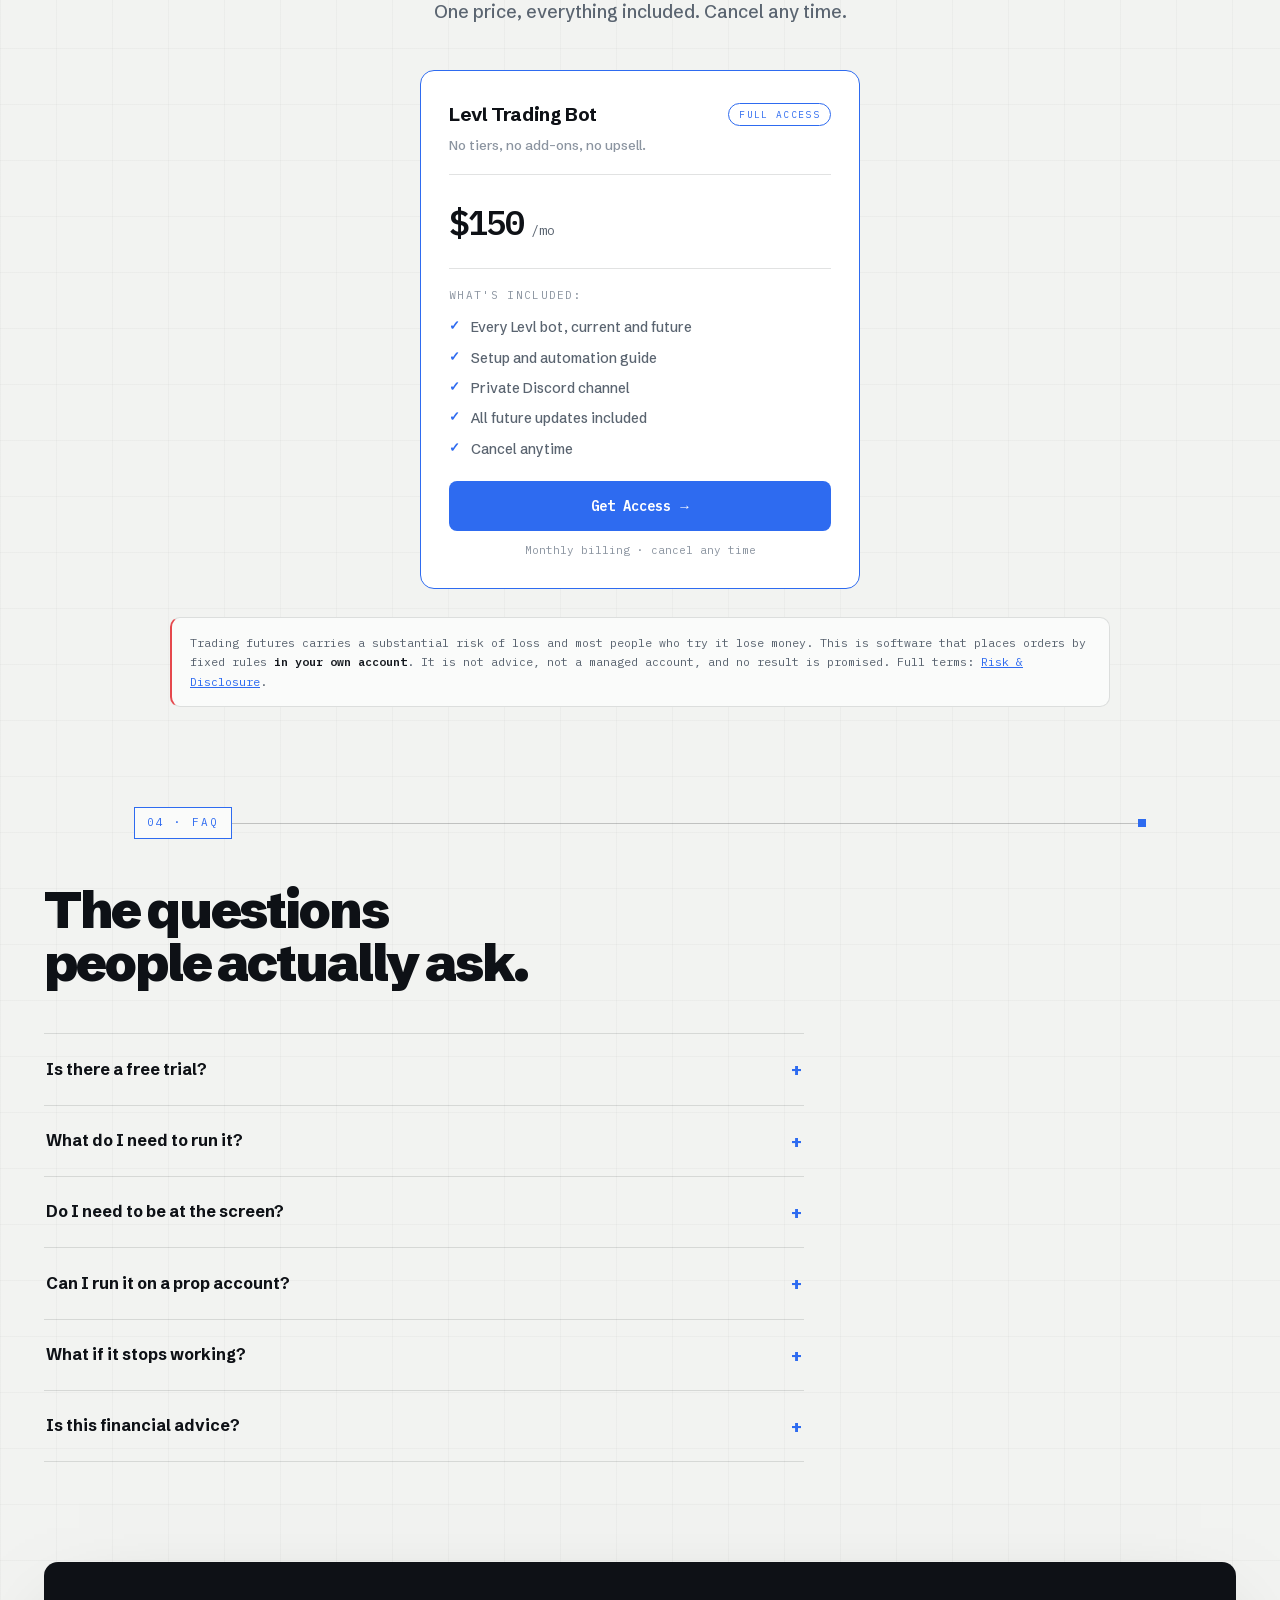
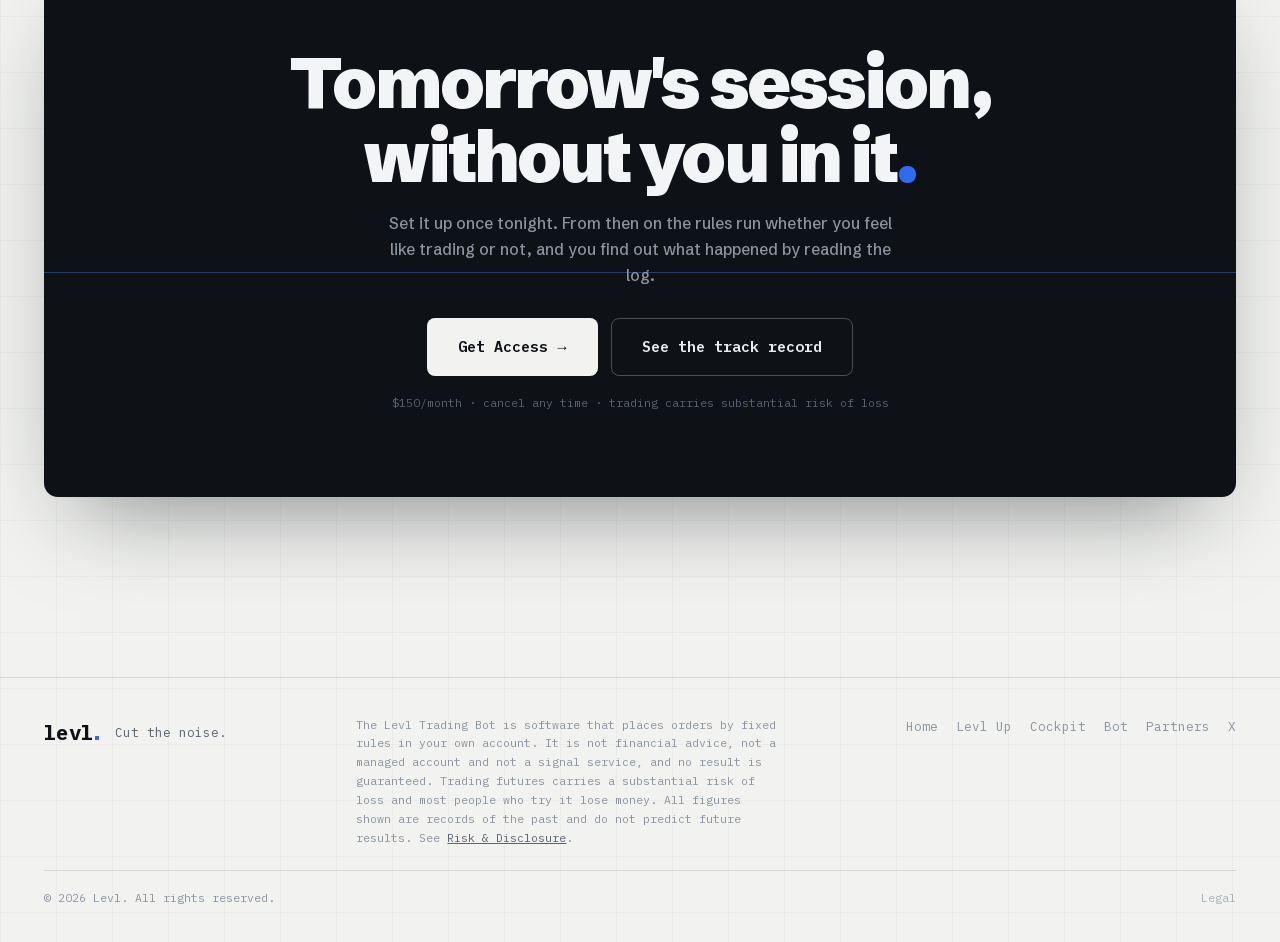
